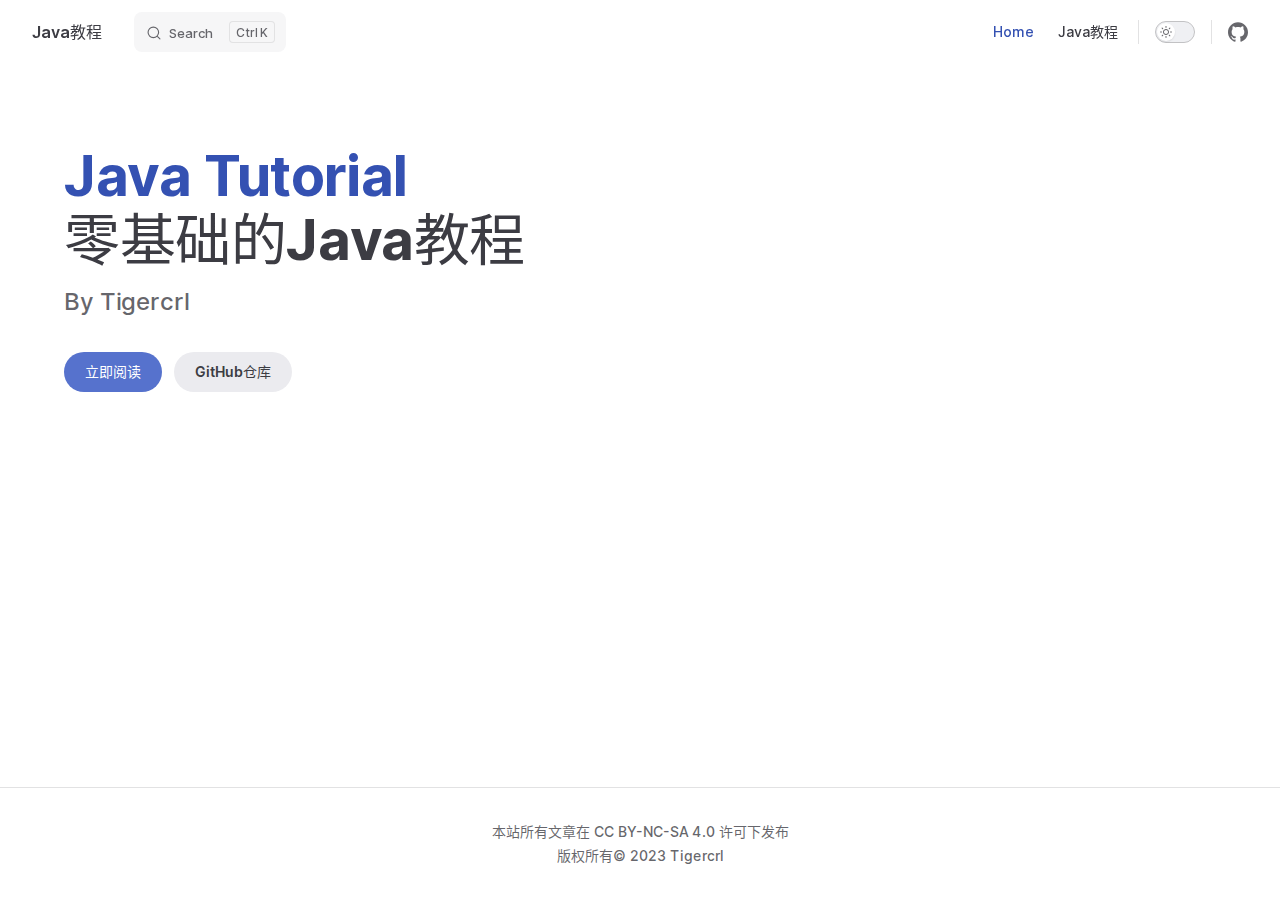
==== index.html @ 3bd4b824 "第一章·初识Java" ====
<!DOCTYPE html>
<html lang="zh-CN" dir="ltr">
  <head>
    <meta charset="utf-8">
    <meta name="viewport" content="width=device-width,initial-scale=1">
    <title>Java教程 | Java教程</title>
    <meta name="description" content="由Tigercrl编写">
    <link rel="preload stylesheet" href="/assets/style.0d07e4c0.css" as="style">
    
    <script type="module" src="/assets/app.79e7452d.js"></script>
    <link rel="preload" href="/assets/inter-roman-latin.2ed14f66.woff2" as="font" type="font/woff2" crossorigin="">
    <link rel="modulepreload" href="/assets/chunks/framework.7cebd429.js">
    <link rel="modulepreload" href="/assets/chunks/theme.b3a95249.js">
    <link rel="modulepreload" href="/assets/index.md.2491e833.lean.js">
    <script id="check-dark-mode">(()=>{const e=localStorage.getItem("vitepress-theme-appearance")||"auto",a=window.matchMedia("(prefers-color-scheme: dark)").matches;(!e||e==="auto"?a:e==="dark")&&document.documentElement.classList.add("dark")})();</script>
    <script id="check-mac-os">document.documentElement.classList.toggle("mac",/Mac|iPhone|iPod|iPad/i.test(navigator.platform));</script>
  </head>
  <body>
    <div id="app"><div class="Layout" data-v-7c03a92f><!--[--><!--]--><!--[--><span tabindex="-1" data-v-1430a01e></span><a href="#VPContent" class="VPSkipLink visually-hidden" data-v-1430a01e> Skip to content </a><!--]--><!----><header class="VPNav" data-v-7c03a92f data-v-1a5b3c3b><div class="VPNavBar top" data-v-1a5b3c3b data-v-6d896864><div class="container" data-v-6d896864><div class="title" data-v-6d896864><div class="VPNavBarTitle" data-v-6d896864 data-v-ab3d9885><a class="title" href="/" data-v-ab3d9885><!--[--><!--]--><!----><!--[-->Java教程<!--]--><!--[--><!--]--></a></div></div><div class="content" data-v-6d896864><div class="curtain" data-v-6d896864></div><div class="content-body" data-v-6d896864><!--[--><!--]--><div class="VPNavBarSearch search" data-v-6d896864><!--[--><!----><div id="docsearch"><button type="button" class="DocSearch DocSearch-Button" aria-label="Search"><span class="DocSearch-Button-Container"><svg class="DocSearch-Search-Icon" width="20" height="20" viewBox="0 0 20 20" aria-label="search icon"><path d="M14.386 14.386l4.0877 4.0877-4.0877-4.0877c-2.9418 2.9419-7.7115 2.9419-10.6533 0-2.9419-2.9418-2.9419-7.7115 0-10.6533 2.9418-2.9419 7.7115-2.9419 10.6533 0 2.9419 2.9418 2.9419 7.7115 0 10.6533z" stroke="currentColor" fill="none" fill-rule="evenodd" stroke-linecap="round" stroke-linejoin="round"></path></svg><span class="DocSearch-Button-Placeholder">Search</span></span><span class="DocSearch-Button-Keys"><kbd class="DocSearch-Button-Key"></kbd><kbd class="DocSearch-Button-Key">K</kbd></span></button></div><!--]--></div><nav aria-labelledby="main-nav-aria-label" class="VPNavBarMenu menu" data-v-6d896864 data-v-2e0cc764><span id="main-nav-aria-label" class="visually-hidden" data-v-2e0cc764>Main Navigation</span><!--[--><!--[--><a class="VPLink link VPNavBarMenuLink active" href="/" tabindex="0" data-v-2e0cc764 data-v-4356950d><!--[--><span data-v-4356950d>Home</span><!--]--></a><!--]--><!--[--><a class="VPLink link VPNavBarMenuLink" href="/tutorial/1-1-%E4%BB%80%E4%B9%88%E6%98%AFJava.html" tabindex="0" data-v-2e0cc764 data-v-4356950d><!--[--><span data-v-4356950d>Java教程</span><!--]--></a><!--]--><!--]--></nav><!----><div class="VPNavBarAppearance appearance" data-v-6d896864 data-v-b2a3697c><button class="VPSwitch VPSwitchAppearance" type="button" role="switch" title="toggle dark mode" aria-checked="false" data-v-b2a3697c data-v-4ea6fdd9 data-v-4782ba8a><span class="check" data-v-4782ba8a><span class="icon" data-v-4782ba8a><!--[--><svg xmlns="http://www.w3.org/2000/svg" aria-hidden="true" focusable="false" viewbox="0 0 24 24" class="sun" data-v-4ea6fdd9><path d="M12,18c-3.3,0-6-2.7-6-6s2.7-6,6-6s6,2.7,6,6S15.3,18,12,18zM12,8c-2.2,0-4,1.8-4,4c0,2.2,1.8,4,4,4c2.2,0,4-1.8,4-4C16,9.8,14.2,8,12,8z"></path><path d="M12,4c-0.6,0-1-0.4-1-1V1c0-0.6,0.4-1,1-1s1,0.4,1,1v2C13,3.6,12.6,4,12,4z"></path><path d="M12,24c-0.6,0-1-0.4-1-1v-2c0-0.6,0.4-1,1-1s1,0.4,1,1v2C13,23.6,12.6,24,12,24z"></path><path d="M5.6,6.6c-0.3,0-0.5-0.1-0.7-0.3L3.5,4.9c-0.4-0.4-0.4-1,0-1.4s1-0.4,1.4,0l1.4,1.4c0.4,0.4,0.4,1,0,1.4C6.2,6.5,5.9,6.6,5.6,6.6z"></path><path d="M19.8,20.8c-0.3,0-0.5-0.1-0.7-0.3l-1.4-1.4c-0.4-0.4-0.4-1,0-1.4s1-0.4,1.4,0l1.4,1.4c0.4,0.4,0.4,1,0,1.4C20.3,20.7,20,20.8,19.8,20.8z"></path><path d="M3,13H1c-0.6,0-1-0.4-1-1s0.4-1,1-1h2c0.6,0,1,0.4,1,1S3.6,13,3,13z"></path><path d="M23,13h-2c-0.6,0-1-0.4-1-1s0.4-1,1-1h2c0.6,0,1,0.4,1,1S23.6,13,23,13z"></path><path d="M4.2,20.8c-0.3,0-0.5-0.1-0.7-0.3c-0.4-0.4-0.4-1,0-1.4l1.4-1.4c0.4-0.4,1-0.4,1.4,0s0.4,1,0,1.4l-1.4,1.4C4.7,20.7,4.5,20.8,4.2,20.8z"></path><path d="M18.4,6.6c-0.3,0-0.5-0.1-0.7-0.3c-0.4-0.4-0.4-1,0-1.4l1.4-1.4c0.4-0.4,1-0.4,1.4,0s0.4,1,0,1.4l-1.4,1.4C18.9,6.5,18.6,6.6,18.4,6.6z"></path></svg><svg xmlns="http://www.w3.org/2000/svg" aria-hidden="true" focusable="false" viewbox="0 0 24 24" class="moon" data-v-4ea6fdd9><path d="M12.1,22c-0.3,0-0.6,0-0.9,0c-5.5-0.5-9.5-5.4-9-10.9c0.4-4.8,4.2-8.6,9-9c0.4,0,0.8,0.2,1,0.5c0.2,0.3,0.2,0.8-0.1,1.1c-2,2.7-1.4,6.4,1.3,8.4c2.1,1.6,5,1.6,7.1,0c0.3-0.2,0.7-0.3,1.1-0.1c0.3,0.2,0.5,0.6,0.5,1c-0.2,2.7-1.5,5.1-3.6,6.8C16.6,21.2,14.4,22,12.1,22zM9.3,4.4c-2.9,1-5,3.6-5.2,6.8c-0.4,4.4,2.8,8.3,7.2,8.7c2.1,0.2,4.2-0.4,5.8-1.8c1.1-0.9,1.9-2.1,2.4-3.4c-2.5,0.9-5.3,0.5-7.5-1.1C9.2,11.4,8.1,7.7,9.3,4.4z"></path></svg><!--]--></span></span></button></div><div class="VPSocialLinks VPNavBarSocialLinks social-links" data-v-6d896864 data-v-3766c6b9 data-v-ea04a926><!--[--><a class="VPSocialLink no-icon" href="https://github.com/Tigercrl/java-tutorial" aria-label="github" target="_blank" rel="noopener" data-v-ea04a926 data-v-239a862f><svg role="img" viewBox="0 0 24 24" xmlns="http://www.w3.org/2000/svg"><title>GitHub</title><path d="M12 .297c-6.63 0-12 5.373-12 12 0 5.303 3.438 9.8 8.205 11.385.6.113.82-.258.82-.577 0-.285-.01-1.04-.015-2.04-3.338.724-4.042-1.61-4.042-1.61C4.422 18.07 3.633 17.7 3.633 17.7c-1.087-.744.084-.729.084-.729 1.205.084 1.838 1.236 1.838 1.236 1.07 1.835 2.809 1.305 3.495.998.108-.776.417-1.305.76-1.605-2.665-.3-5.466-1.332-5.466-5.93 0-1.31.465-2.38 1.235-3.22-.135-.303-.54-1.523.105-3.176 0 0 1.005-.322 3.3 1.23.96-.267 1.98-.399 3-.405 1.02.006 2.04.138 3 .405 2.28-1.552 3.285-1.23 3.285-1.23.645 1.653.24 2.873.12 3.176.765.84 1.23 1.91 1.23 3.22 0 4.61-2.805 5.625-5.475 5.92.42.36.81 1.096.81 2.22 0 1.606-.015 2.896-.015 3.286 0 .315.21.69.825.57C20.565 22.092 24 17.592 24 12.297c0-6.627-5.373-12-12-12"/></svg></a><!--]--></div><div class="VPFlyout VPNavBarExtra extra" data-v-6d896864 data-v-d8bb5d2f data-v-cc5aa40e><button type="button" class="button" aria-haspopup="true" aria-expanded="false" aria-label="extra navigation" data-v-cc5aa40e><svg xmlns="http://www.w3.org/2000/svg" aria-hidden="true" focusable="false" viewbox="0 0 24 24" class="icon" data-v-cc5aa40e><circle cx="12" cy="12" r="2"></circle><circle cx="19" cy="12" r="2"></circle><circle cx="5" cy="12" r="2"></circle></svg></button><div class="menu" data-v-cc5aa40e><div class="VPMenu" data-v-cc5aa40e data-v-55063efe><!----><!--[--><!--[--><!----><div class="group" data-v-d8bb5d2f><div class="item appearance" data-v-d8bb5d2f><p class="label" data-v-d8bb5d2f>Appearance</p><div class="appearance-action" data-v-d8bb5d2f><button class="VPSwitch VPSwitchAppearance" type="button" role="switch" title="toggle dark mode" aria-checked="false" data-v-d8bb5d2f data-v-4ea6fdd9 data-v-4782ba8a><span class="check" data-v-4782ba8a><span class="icon" data-v-4782ba8a><!--[--><svg xmlns="http://www.w3.org/2000/svg" aria-hidden="true" focusable="false" viewbox="0 0 24 24" class="sun" data-v-4ea6fdd9><path d="M12,18c-3.3,0-6-2.7-6-6s2.7-6,6-6s6,2.7,6,6S15.3,18,12,18zM12,8c-2.2,0-4,1.8-4,4c0,2.2,1.8,4,4,4c2.2,0,4-1.8,4-4C16,9.8,14.2,8,12,8z"></path><path d="M12,4c-0.6,0-1-0.4-1-1V1c0-0.6,0.4-1,1-1s1,0.4,1,1v2C13,3.6,12.6,4,12,4z"></path><path d="M12,24c-0.6,0-1-0.4-1-1v-2c0-0.6,0.4-1,1-1s1,0.4,1,1v2C13,23.6,12.6,24,12,24z"></path><path d="M5.6,6.6c-0.3,0-0.5-0.1-0.7-0.3L3.5,4.9c-0.4-0.4-0.4-1,0-1.4s1-0.4,1.4,0l1.4,1.4c0.4,0.4,0.4,1,0,1.4C6.2,6.5,5.9,6.6,5.6,6.6z"></path><path d="M19.8,20.8c-0.3,0-0.5-0.1-0.7-0.3l-1.4-1.4c-0.4-0.4-0.4-1,0-1.4s1-0.4,1.4,0l1.4,1.4c0.4,0.4,0.4,1,0,1.4C20.3,20.7,20,20.8,19.8,20.8z"></path><path d="M3,13H1c-0.6,0-1-0.4-1-1s0.4-1,1-1h2c0.6,0,1,0.4,1,1S3.6,13,3,13z"></path><path d="M23,13h-2c-0.6,0-1-0.4-1-1s0.4-1,1-1h2c0.6,0,1,0.4,1,1S23.6,13,23,13z"></path><path d="M4.2,20.8c-0.3,0-0.5-0.1-0.7-0.3c-0.4-0.4-0.4-1,0-1.4l1.4-1.4c0.4-0.4,1-0.4,1.4,0s0.4,1,0,1.4l-1.4,1.4C4.7,20.7,4.5,20.8,4.2,20.8z"></path><path d="M18.4,6.6c-0.3,0-0.5-0.1-0.7-0.3c-0.4-0.4-0.4-1,0-1.4l1.4-1.4c0.4-0.4,1-0.4,1.4,0s0.4,1,0,1.4l-1.4,1.4C18.9,6.5,18.6,6.6,18.4,6.6z"></path></svg><svg xmlns="http://www.w3.org/2000/svg" aria-hidden="true" focusable="false" viewbox="0 0 24 24" class="moon" data-v-4ea6fdd9><path d="M12.1,22c-0.3,0-0.6,0-0.9,0c-5.5-0.5-9.5-5.4-9-10.9c0.4-4.8,4.2-8.6,9-9c0.4,0,0.8,0.2,1,0.5c0.2,0.3,0.2,0.8-0.1,1.1c-2,2.7-1.4,6.4,1.3,8.4c2.1,1.6,5,1.6,7.1,0c0.3-0.2,0.7-0.3,1.1-0.1c0.3,0.2,0.5,0.6,0.5,1c-0.2,2.7-1.5,5.1-3.6,6.8C16.6,21.2,14.4,22,12.1,22zM9.3,4.4c-2.9,1-5,3.6-5.2,6.8c-0.4,4.4,2.8,8.3,7.2,8.7c2.1,0.2,4.2-0.4,5.8-1.8c1.1-0.9,1.9-2.1,2.4-3.4c-2.5,0.9-5.3,0.5-7.5-1.1C9.2,11.4,8.1,7.7,9.3,4.4z"></path></svg><!--]--></span></span></button></div></div></div><div class="group" data-v-d8bb5d2f><div class="item social-links" data-v-d8bb5d2f><div class="VPSocialLinks social-links-list" data-v-d8bb5d2f data-v-ea04a926><!--[--><a class="VPSocialLink no-icon" href="https://github.com/Tigercrl/java-tutorial" aria-label="github" target="_blank" rel="noopener" data-v-ea04a926 data-v-239a862f><svg role="img" viewBox="0 0 24 24" xmlns="http://www.w3.org/2000/svg"><title>GitHub</title><path d="M12 .297c-6.63 0-12 5.373-12 12 0 5.303 3.438 9.8 8.205 11.385.6.113.82-.258.82-.577 0-.285-.01-1.04-.015-2.04-3.338.724-4.042-1.61-4.042-1.61C4.422 18.07 3.633 17.7 3.633 17.7c-1.087-.744.084-.729.084-.729 1.205.084 1.838 1.236 1.838 1.236 1.07 1.835 2.809 1.305 3.495.998.108-.776.417-1.305.76-1.605-2.665-.3-5.466-1.332-5.466-5.93 0-1.31.465-2.38 1.235-3.22-.135-.303-.54-1.523.105-3.176 0 0 1.005-.322 3.3 1.23.96-.267 1.98-.399 3-.405 1.02.006 2.04.138 3 .405 2.28-1.552 3.285-1.23 3.285-1.23.645 1.653.24 2.873.12 3.176.765.84 1.23 1.91 1.23 3.22 0 4.61-2.805 5.625-5.475 5.92.42.36.81 1.096.81 2.22 0 1.606-.015 2.896-.015 3.286 0 .315.21.69.825.57C20.565 22.092 24 17.592 24 12.297c0-6.627-5.373-12-12-12"/></svg></a><!--]--></div></div></div><!--]--><!--]--></div></div></div><!--[--><!--]--><button type="button" class="VPNavBarHamburger hamburger" aria-label="mobile navigation" aria-expanded="false" aria-controls="VPNavScreen" data-v-6d896864 data-v-ef306079><span class="container" data-v-ef306079><span class="top" data-v-ef306079></span><span class="middle" data-v-ef306079></span><span class="bottom" data-v-ef306079></span></span></button></div></div></div></div><!----></header><!----><!----><div class="VPContent is-home" id="VPContent" data-v-7c03a92f data-v-8033e20d><div class="VPHome" data-v-8033e20d data-v-73c8ad49><!--[--><!--]--><div class="VPHero VPHomeHero" data-v-73c8ad49 data-v-aa4a3ecd><div class="container" data-v-aa4a3ecd><div class="main" data-v-aa4a3ecd><!--[--><h1 class="name" data-v-aa4a3ecd><span class="clip" data-v-aa4a3ecd>Java Tutorial</span></h1><p class="text" data-v-aa4a3ecd>零基础的Java教程</p><p class="tagline" data-v-aa4a3ecd>By Tigercrl</p><!--]--><div class="actions" data-v-aa4a3ecd><!--[--><div class="action" data-v-aa4a3ecd><a class="VPButton medium brand" href="/tutorial/1-1-%E4%BB%80%E4%B9%88%E6%98%AFJava.html" data-v-aa4a3ecd data-v-80383c64>立即阅读</a></div><div class="action" data-v-aa4a3ecd><a class="VPButton medium alt" href="https://github.com/Tigercrl/java-tutorial" target="_blank" rel="noreferrer" data-v-aa4a3ecd data-v-80383c64>GitHub仓库</a></div><!--]--></div></div><!----></div></div><!--[--><!--]--><!--[--><!--]--><!----><!--[--><!--]--><div style="position:relative;" data-v-73c8ad49><div></div></div></div></div><footer class="VPFooter" data-v-7c03a92f data-v-33ccc633><div class="container" data-v-33ccc633><p class="message" data-v-33ccc633>本站所有文章在 CC BY-NC-SA 4.0 许可下发布</p><p class="copyright" data-v-33ccc633>版权所有© 2023 Tigercrl</p></div></footer><!--[--><!--]--></div></div>
    <script>window.__VP_HASH_MAP__=JSON.parse("{\"tutorial_1-2-java程序是如何运行的.md\":\"4048c7c3\",\"index.md\":\"2491e833\",\"markdown-examples.md\":\"67ffa112\",\"tutorial_1-3-开发环境配置.md\":\"cf3bdaae\",\"tutorial_1-1-什么是java.md\":\"819466c6\"}");window.__VP_SITE_DATA__=JSON.parse("{\"lang\":\"zh-CN\",\"dir\":\"ltr\",\"title\":\"Java教程\",\"description\":\"由Tigercrl编写\",\"base\":\"/\",\"head\":[],\"appearance\":true,\"themeConfig\":{\"nav\":[{\"text\":\"Home\",\"link\":\"/\"},{\"text\":\"Java教程\",\"link\":\"/tutorial/1-1-什么是Java\"}],\"sidebar\":[{\"text\":\"第一章 · 初识Java\",\"items\":[{\"text\":\"1.1 什么是Java\",\"link\":\"/tutorial/1-1-什么是Java\"},{\"text\":\"1.2 Java程序是如何运行的\",\"link\":\"/tutorial/1-2-Java程序是如何运行的\"},{\"text\":\"1.3 开发环境配置\",\"link\":\"/tutorial/1-3-开发环境配置\"}]}],\"socialLinks\":[{\"icon\":\"github\",\"link\":\"https://github.com/Tigercrl/java-tutorial\"}],\"footer\":{\"message\":\"本站所有文章在 CC BY-NC-SA 4.0 许可下发布\",\"copyright\":\"版权所有© 2023 Tigercrl\"},\"lastUpdated\":{\"text\":\"更新于\",\"formatOptions\":{\"dateStyle\":\"full\",\"timeStyle\":\"medium\"}},\"search\":{\"provider\":\"algolia\",\"options\":{\"appId\":\"UXKAZO3WXN\",\"apiKey\":\"fbb8e77bf99db6d5a79977bba04829d1\",\"indexName\":\"java_tutorial\"}}},\"locales\":{},\"scrollOffset\":90,\"cleanUrls\":false}");</script>
    
  </body>
</html>
---- assets/style.0d07e4c0.css ----
@font-face{font-family:Inter var;font-weight:100 900;font-display:swap;font-style:normal;font-named-instance:"Regular";src:url(/assets/inter-roman-cyrillic.5f2c6c8c.woff2) format("woff2");unicode-range:U+0301,U+0400-045F,U+0490-0491,U+04B0-04B1,U+2116}@font-face{font-family:Inter var;font-weight:100 900;font-display:swap;font-style:normal;font-named-instance:"Regular";src:url(/assets/inter-roman-cyrillic-ext.e75737ce.woff2) format("woff2");unicode-range:U+0460-052F,U+1C80-1C88,U+20B4,U+2DE0-2DFF,U+A640-A69F,U+FE2E-FE2F}@font-face{font-family:Inter var;font-weight:100 900;font-display:swap;font-style:normal;font-named-instance:"Regular";src:url(/assets/inter-roman-greek.d5a6d92a.woff2) format("woff2");unicode-range:U+0370-03FF}@font-face{font-family:Inter var;font-weight:100 900;font-display:swap;font-style:normal;font-named-instance:"Regular";src:url(/assets/inter-roman-greek-ext.ab0619bc.woff2) format("woff2");unicode-range:U+1F00-1FFF}@font-face{font-family:Inter var;font-weight:100 900;font-display:swap;font-style:normal;font-named-instance:"Regular";src:url(/assets/inter-roman-latin.2ed14f66.woff2) format("woff2");unicode-range:U+0000-00FF,U+0131,U+0152-0153,U+02BB-02BC,U+02C6,U+02DA,U+02DC,U+2000-206F,U+2074,U+20AC,U+2122,U+2191,U+2193,U+2212,U+2215,U+FEFF,U+FFFD}@font-face{font-family:Inter var;font-weight:100 900;font-display:swap;font-style:normal;font-named-instance:"Regular";src:url(/assets/inter-roman-latin-ext.0030eebd.woff2) format("woff2");unicode-range:U+0100-024F,U+0259,U+1E00-1EFF,U+2020,U+20A0-20AB,U+20AD-20CF,U+2113,U+2C60-2C7F,U+A720-A7FF}@font-face{font-family:Inter var;font-weight:100 900;font-display:swap;font-style:normal;font-named-instance:"Regular";src:url(/assets/inter-roman-vietnamese.14ce25a6.woff2) format("woff2");unicode-range:U+0102-0103,U+0110-0111,U+0128-0129,U+0168-0169,U+01A0-01A1,U+01AF-01B0,U+1EA0-1EF9,U+20AB}@font-face{font-family:Inter var;font-weight:100 900;font-display:swap;font-style:italic;font-named-instance:"Italic";src:url(/assets/inter-italic-cyrillic.ea42a392.woff2) format("woff2");unicode-range:U+0301,U+0400-045F,U+0490-0491,U+04B0-04B1,U+2116}@font-face{font-family:Inter var;font-weight:100 900;font-display:swap;font-style:italic;font-named-instance:"Italic";src:url(/assets/inter-italic-cyrillic-ext.33bd5a8e.woff2) format("woff2");unicode-range:U+0460-052F,U+1C80-1C88,U+20B4,U+2DE0-2DFF,U+A640-A69F,U+FE2E-FE2F}@font-face{font-family:Inter var;font-weight:100 900;font-display:swap;font-style:italic;font-named-instance:"Italic";src:url(/assets/inter-italic-greek.8f4463c4.woff2) format("woff2");unicode-range:U+0370-03FF}@font-face{font-family:Inter var;font-weight:100 900;font-display:swap;font-style:italic;font-named-instance:"Italic";src:url(/assets/inter-italic-greek-ext.4fbe9427.woff2) format("woff2");unicode-range:U+1F00-1FFF}@font-face{font-family:Inter var;font-weight:100 900;font-display:swap;font-style:italic;font-named-instance:"Italic";src:url(/assets/inter-italic-latin.bd3b6f56.woff2) format("woff2");unicode-range:U+0000-00FF,U+0131,U+0152-0153,U+02BB-02BC,U+02C6,U+02DA,U+02DC,U+2000-206F,U+2074,U+20AC,U+2122,U+2191,U+2193,U+2212,U+2215,U+FEFF,U+FFFD}@font-face{font-family:Inter var;font-weight:100 900;font-display:swap;font-style:italic;font-named-instance:"Italic";src:url(/assets/inter-italic-latin-ext.bd8920cc.woff2) format("woff2");unicode-range:U+0100-024F,U+0259,U+1E00-1EFF,U+2020,U+20A0-20AB,U+20AD-20CF,U+2113,U+2C60-2C7F,U+A720-A7FF}@font-face{font-family:Inter var;font-weight:100 900;font-display:swap;font-style:italic;font-named-instance:"Italic";src:url(/assets/inter-italic-vietnamese.6ce511fb.woff2) format("woff2");unicode-range:U+0102-0103,U+0110-0111,U+0128-0129,U+0168-0169,U+01A0-01A1,U+01AF-01B0,U+1EA0-1EF9,U+20AB}@font-face{font-family:Chinese Quotes;src:local("PingFang SC Regular"),local("PingFang SC"),local("SimHei"),local("Source Han Sans SC");unicode-range:U+2018,U+2019,U+201C,U+201D}:root{--vp-c-white: #ffffff;--vp-c-black: #000000;--vp-c-neutral: var(--vp-c-black);--vp-c-neutral-inverse: var(--vp-c-white)}.dark{--vp-c-neutral: var(--vp-c-white);--vp-c-neutral-inverse: var(--vp-c-black)}:root{--vp-c-gray-1: #dddde3;--vp-c-gray-2: #e4e4e9;--vp-c-gray-3: #ebebef;--vp-c-gray-soft: rgba(142, 150, 170, .14);--vp-c-indigo-1: #3451b2;--vp-c-indigo-2: #3a5ccc;--vp-c-indigo-3: #5672cd;--vp-c-indigo-soft: rgba(100, 108, 255, .14);--vp-c-green-1: #18794e;--vp-c-green-2: #299764;--vp-c-green-3: #30a46c;--vp-c-green-soft: rgba(16, 185, 129, .14);--vp-c-yellow-1: #915930;--vp-c-yellow-2: #946300;--vp-c-yellow-3: #9f6a00;--vp-c-yellow-soft: rgba(234, 179, 8, .14);--vp-c-red-1: #b8272c;--vp-c-red-2: #d5393e;--vp-c-red-3: #e0575b;--vp-c-red-soft: rgba(244, 63, 94, .14);--vp-c-sponsor: #db2777}.dark{--vp-c-gray-1: #515c67;--vp-c-gray-2: #414853;--vp-c-gray-3: #32363f;--vp-c-gray-soft: rgba(101, 117, 133, .16);--vp-c-indigo-1: #a8b1ff;--vp-c-indigo-2: #5c73e7;--vp-c-indigo-3: #3e63dd;--vp-c-indigo-soft: rgba(100, 108, 255, .16);--vp-c-green-1: #3dd68c;--vp-c-green-2: #30a46c;--vp-c-green-3: #298459;--vp-c-green-soft: rgba(16, 185, 129, .16);--vp-c-yellow-1: #f9b44e;--vp-c-yellow-2: #da8b17;--vp-c-yellow-3: #a46a0a;--vp-c-yellow-soft: rgba(234, 179, 8, .16);--vp-c-red-1: #f66f81;--vp-c-red-2: #f14158;--vp-c-red-3: #b62a3c;--vp-c-red-soft: rgba(244, 63, 94, .16)}:root{--vp-c-bg: #ffffff;--vp-c-bg-alt: #f6f6f7;--vp-c-bg-elv: #ffffff;--vp-c-bg-soft: #f6f6f7}.dark{--vp-c-bg: #1b1b1f;--vp-c-bg-alt: #161618;--vp-c-bg-elv: #202127;--vp-c-bg-soft: #202127}:root{--vp-c-border: #c2c2c4;--vp-c-divider: #e2e2e3;--vp-c-gutter: #e2e2e3}.dark{--vp-c-border: #3c3f44;--vp-c-divider: #2e2e32;--vp-c-gutter: #000000}:root{--vp-c-text-1: rgba(60, 60, 67);--vp-c-text-2: rgba(60, 60, 67, .78);--vp-c-text-3: rgba(60, 60, 67, .56)}.dark{--vp-c-text-1: rgba(255, 255, 245, .86);--vp-c-text-2: rgba(235, 235, 245, .6);--vp-c-text-3: rgba(235, 235, 245, .38)}:root{--vp-c-default-1: var(--vp-c-gray-1);--vp-c-default-2: var(--vp-c-gray-2);--vp-c-default-3: var(--vp-c-gray-3);--vp-c-default-soft: var(--vp-c-gray-soft);--vp-c-brand-1: var(--vp-c-indigo-1);--vp-c-brand-2: var(--vp-c-indigo-2);--vp-c-brand-3: var(--vp-c-indigo-3);--vp-c-brand-soft: var(--vp-c-indigo-soft);--vp-c-brand: var(--vp-c-brand-1);--vp-c-tip-1: var(--vp-c-brand-1);--vp-c-tip-2: var(--vp-c-brand-2);--vp-c-tip-3: var(--vp-c-brand-3);--vp-c-tip-soft: var(--vp-c-brand-soft);--vp-c-warning-1: var(--vp-c-yellow-1);--vp-c-warning-2: var(--vp-c-yellow-2);--vp-c-warning-3: var(--vp-c-yellow-3);--vp-c-warning-soft: var(--vp-c-yellow-soft);--vp-c-danger-1: var(--vp-c-red-1);--vp-c-danger-2: var(--vp-c-red-2);--vp-c-danger-3: var(--vp-c-red-3);--vp-c-danger-soft: var(--vp-c-red-soft)}:root{--vp-font-family-base: "Chinese Quotes", "Inter var", "Inter", ui-sans-serif, system-ui, -apple-system, BlinkMacSystemFont, "Segoe UI", Roboto, "Helvetica Neue", Helvetica, Arial, "Noto Sans", sans-serif, "Apple Color Emoji", "Segoe UI Emoji", "Segoe UI Symbol", "Noto Color Emoji";--vp-font-family-mono: ui-monospace, SFMono-Regular, "SF Mono", Menlo, Monaco, Consolas, "Liberation Mono", "Courier New", monospace}:root{--vp-shadow-1: 0 1px 2px rgba(0, 0, 0, .04), 0 1px 2px rgba(0, 0, 0, .06);--vp-shadow-2: 0 3px 12px rgba(0, 0, 0, .07), 0 1px 4px rgba(0, 0, 0, .07);--vp-shadow-3: 0 12px 32px rgba(0, 0, 0, .1), 0 2px 6px rgba(0, 0, 0, .08);--vp-shadow-4: 0 14px 44px rgba(0, 0, 0, .12), 0 3px 9px rgba(0, 0, 0, .12);--vp-shadow-5: 0 18px 56px rgba(0, 0, 0, .16), 0 4px 12px rgba(0, 0, 0, .16)}:root{--vp-z-index-footer: 10;--vp-z-index-local-nav: 20;--vp-z-index-nav: 30;--vp-z-index-layout-top: 40;--vp-z-index-backdrop: 50;--vp-z-index-sidebar: 60}:root{--vp-icon-copy: url("data:image/svg+xml,%3Csvg xmlns='http://www.w3.org/2000/svg' fill='none' height='20' width='20' stroke='rgba(128,128,128,1)' stroke-width='2' viewBox='0 0 24 24'%3E%3Cpath stroke-linecap='round' stroke-linejoin='round' d='M9 5H7a2 2 0 0 0-2 2v12a2 2 0 0 0 2 2h10a2 2 0 0 0 2-2V7a2 2 0 0 0-2-2h-2M9 5a2 2 0 0 0 2 2h2a2 2 0 0 0 2-2M9 5a2 2 0 0 1 2-2h2a2 2 0 0 1 2 2'/%3E%3C/svg%3E");--vp-icon-copied: url("data:image/svg+xml,%3Csvg xmlns='http://www.w3.org/2000/svg' fill='none' height='20' width='20' stroke='rgba(128,128,128,1)' stroke-width='2' viewBox='0 0 24 24'%3E%3Cpath stroke-linecap='round' stroke-linejoin='round' d='M9 5H7a2 2 0 0 0-2 2v12a2 2 0 0 0 2 2h10a2 2 0 0 0 2-2V7a2 2 0 0 0-2-2h-2M9 5a2 2 0 0 0 2 2h2a2 2 0 0 0 2-2M9 5a2 2 0 0 1 2-2h2a2 2 0 0 1 2 2m-6 9 2 2 4-4'/%3E%3C/svg%3E")}:root{--vp-layout-max-width: 1440px}:root{--vp-header-anchor-symbol: "#"}:root{--vp-code-line-height: 1.7;--vp-code-font-size: .875em;--vp-code-color: var(--vp-c-brand-1);--vp-code-link-color: var(--vp-c-brand-1);--vp-code-link-hover-color: var(--vp-c-brand-2);--vp-code-bg: var(--vp-c-default-soft);--vp-code-block-color: var(--vp-c-text-2);--vp-code-block-bg: var(--vp-c-bg-alt);--vp-code-block-divider-color: var(--vp-c-gutter);--vp-code-lang-color: var(--vp-c-text-3);--vp-code-line-highlight-color: var(--vp-c-default-soft);--vp-code-line-number-color: var(--vp-c-text-3);--vp-code-line-diff-add-color: var(--vp-c-green-soft);--vp-code-line-diff-add-symbol-color: var(--vp-c-green-1);--vp-code-line-diff-remove-color: var(--vp-c-red-soft);--vp-code-line-diff-remove-symbol-color: var(--vp-c-red-1);--vp-code-line-warning-color: var(--vp-c-yellow-soft);--vp-code-line-error-color: var(--vp-c-red-soft);--vp-code-copy-code-border-color: var(--vp-c-divider);--vp-code-copy-code-bg: var(--vp-c-bg-soft);--vp-code-copy-code-hover-border-color: var(--vp-c-divider);--vp-code-copy-code-hover-bg: var(--vp-c-bg);--vp-code-copy-code-active-text: var(--vp-c-text-2);--vp-code-copy-copied-text-content: "Copied";--vp-code-tab-divider: var(--vp-code-block-divider-color);--vp-code-tab-text-color: var(--vp-c-text-2);--vp-code-tab-bg: var(--vp-code-block-bg);--vp-code-tab-hover-text-color: var(--vp-c-text-1);--vp-code-tab-active-text-color: var(--vp-c-text-1);--vp-code-tab-active-bar-color: var(--vp-c-brand-1)}:root{--vp-button-brand-border: transparent;--vp-button-brand-text: var(--vp-c-white);--vp-button-brand-bg: var(--vp-c-brand-3);--vp-button-brand-hover-border: transparent;--vp-button-brand-hover-text: var(--vp-c-white);--vp-button-brand-hover-bg: var(--vp-c-brand-2);--vp-button-brand-active-border: transparent;--vp-button-brand-active-text: var(--vp-c-white);--vp-button-brand-active-bg: var(--vp-c-brand-1);--vp-button-alt-border: transparent;--vp-button-alt-text: var(--vp-c-text-1);--vp-button-alt-bg: var(--vp-c-default-3);--vp-button-alt-hover-border: transparent;--vp-button-alt-hover-text: var(--vp-c-text-1);--vp-button-alt-hover-bg: var(--vp-c-default-2);--vp-button-alt-active-border: transparent;--vp-button-alt-active-text: var(--vp-c-text-1);--vp-button-alt-active-bg: var(--vp-c-default-1);--vp-button-sponsor-border: var(--vp-c-text-2);--vp-button-sponsor-text: var(--vp-c-text-2);--vp-button-sponsor-bg: transparent;--vp-button-sponsor-hover-border: var(--vp-c-sponsor);--vp-button-sponsor-hover-text: var(--vp-c-sponsor);--vp-button-sponsor-hover-bg: transparent;--vp-button-sponsor-active-border: var(--vp-c-sponsor);--vp-button-sponsor-active-text: var(--vp-c-sponsor);--vp-button-sponsor-active-bg: transparent}:root{--vp-custom-block-font-size: 14px;--vp-custom-block-code-font-size: 13px;--vp-custom-block-info-border: transparent;--vp-custom-block-info-text: var(--vp-c-text-1);--vp-custom-block-info-bg: var(--vp-c-default-soft);--vp-custom-block-info-code-bg: var(--vp-c-default-soft);--vp-custom-block-tip-border: transparent;--vp-custom-block-tip-text: var(--vp-c-text-1);--vp-custom-block-tip-bg: var(--vp-c-brand-soft);--vp-custom-block-tip-code-bg: var(--vp-c-brand-soft);--vp-custom-block-warning-border: transparent;--vp-custom-block-warning-text: var(--vp-c-text-1);--vp-custom-block-warning-bg: var(--vp-c-warning-soft);--vp-custom-block-warning-code-bg: var(--vp-c-warning-soft);--vp-custom-block-danger-border: transparent;--vp-custom-block-danger-text: var(--vp-c-text-1);--vp-custom-block-danger-bg: var(--vp-c-danger-soft);--vp-custom-block-danger-code-bg: var(--vp-c-danger-soft);--vp-custom-block-details-border: var(--vp-custom-block-info-border);--vp-custom-block-details-text: var(--vp-custom-block-info-text);--vp-custom-block-details-bg: var(--vp-custom-block-info-bg);--vp-custom-block-details-code-bg: var(--vp-custom-block-info-code-bg)}:root{--vp-input-border-color: var(--vp-c-border);--vp-input-bg-color: var(--vp-c-bg-alt);--vp-input-switch-bg-color: var(--vp-c-gray-soft)}:root{--vp-nav-height: 64px;--vp-nav-bg-color: var(--vp-c-bg);--vp-nav-screen-bg-color: var(--vp-c-bg);--vp-nav-logo-height: 24px}.hide-nav{--vp-nav-height: 0px}.hide-nav .VPSidebar{--vp-nav-height: 22px}:root{--vp-local-nav-bg-color: var(--vp-c-bg)}:root{--vp-sidebar-width: 272px;--vp-sidebar-bg-color: var(--vp-c-bg-alt)}:root{--vp-backdrop-bg-color: rgba(0, 0, 0, .6)}:root{--vp-home-hero-name-color: var(--vp-c-brand-1);--vp-home-hero-name-background: transparent;--vp-home-hero-image-background-image: none;--vp-home-hero-image-filter: none}:root{--vp-badge-info-border: transparent;--vp-badge-info-text: var(--vp-c-text-2);--vp-badge-info-bg: var(--vp-c-default-soft);--vp-badge-tip-border: transparent;--vp-badge-tip-text: var(--vp-c-brand-1);--vp-badge-tip-bg: var(--vp-c-brand-soft);--vp-badge-warning-border: transparent;--vp-badge-warning-text: var(--vp-c-warning-1);--vp-badge-warning-bg: var(--vp-c-warning-soft);--vp-badge-danger-border: transparent;--vp-badge-danger-text: var(--vp-c-danger-1);--vp-badge-danger-bg: var(--vp-c-danger-soft)}:root{--vp-carbon-ads-text-color: var(--vp-c-text-1);--vp-carbon-ads-poweredby-color: var(--vp-c-text-2);--vp-carbon-ads-bg-color: var(--vp-c-bg-soft);--vp-carbon-ads-hover-text-color: var(--vp-c-brand-1);--vp-carbon-ads-hover-poweredby-color: var(--vp-c-text-1)}:root{--vp-local-search-bg: var(--vp-c-bg);--vp-local-search-result-bg: var(--vp-c-bg);--vp-local-search-result-border: var(--vp-c-divider);--vp-local-search-result-selected-bg: var(--vp-c-bg);--vp-local-search-result-selected-border: var(--vp-c-brand-1);--vp-local-search-highlight-bg: var(--vp-c-brand-1);--vp-local-search-highlight-text: var(--vp-c-neutral-inverse)}@media (prefers-reduced-motion: reduce){*,:before,:after{animation-delay:-1ms!important;animation-duration:1ms!important;animation-iteration-count:1!important;background-attachment:initial!important;scroll-behavior:auto!important;transition-duration:0s!important;transition-delay:0s!important}}*,:before,:after{box-sizing:border-box}html{line-height:1.4;font-size:16px;-webkit-text-size-adjust:100%}html.dark{color-scheme:dark}body{margin:0;width:100%;min-width:320px;min-height:100vh;line-height:24px;font-family:var(--vp-font-family-base);font-size:16px;font-weight:400;color:var(--vp-c-text-1);background-color:var(--vp-c-bg);direction:ltr;font-synthesis:style;text-rendering:optimizeLegibility;-webkit-font-smoothing:antialiased;-moz-osx-font-smoothing:grayscale}main{display:block}h1,h2,h3,h4,h5,h6{margin:0;line-height:24px;font-size:16px;font-weight:400}p{margin:0}strong,b{font-weight:600}a,area,button,[role=button],input,label,select,summary,textarea{touch-action:manipulation}a{color:inherit;text-decoration:inherit}ol,ul{list-style:none;margin:0;padding:0}blockquote{margin:0}pre,code,kbd,samp{font-family:var(--vp-font-family-mono)}img,svg,video,canvas,audio,iframe,embed,object{display:block}figure{margin:0}img,video{max-width:100%;height:auto}button,input,optgroup,select,textarea{border:0;padding:0;line-height:inherit;color:inherit}button{padding:0;font-family:inherit;background-color:transparent;background-image:none}button:enabled,[role=button]:enabled{cursor:pointer}button:focus,button:focus-visible{outline:1px dotted;outline:4px auto -webkit-focus-ring-color}button:focus:not(:focus-visible){outline:none!important}input:focus,textarea:focus,select:focus{outline:none}table{border-collapse:collapse}input{background-color:transparent}input:-ms-input-placeholder,textarea:-ms-input-placeholder{color:var(--vp-c-text-3)}input::-ms-input-placeholder,textarea::-ms-input-placeholder{color:var(--vp-c-text-3)}input::placeholder,textarea::placeholder{color:var(--vp-c-text-3)}input::-webkit-outer-spin-button,input::-webkit-inner-spin-button{-webkit-appearance:none;margin:0}input[type=number]{-moz-appearance:textfield}textarea{resize:vertical}select{-webkit-appearance:none}fieldset{margin:0;padding:0}h1,h2,h3,h4,h5,h6,li,p{overflow-wrap:break-word}vite-error-overlay{z-index:9999}mjx-container{display:inline-block;margin:auto 2px -2px}mjx-container>svg{margin:auto}.visually-hidden{position:absolute;width:1px;height:1px;white-space:nowrap;clip:rect(0 0 0 0);clip-path:inset(50%);overflow:hidden}.custom-block{border:1px solid transparent;border-radius:8px;padding:16px 16px 8px;line-height:24px;font-size:var(--vp-custom-block-font-size);color:var(--vp-c-text-2)}.custom-block.info{border-color:var(--vp-custom-block-info-border);color:var(--vp-custom-block-info-text);background-color:var(--vp-custom-block-info-bg)}.custom-block.info a,.custom-block.info code{color:var(--vp-c-brand-1)}.custom-block.info a:hover{color:var(--vp-c-brand-2)}.custom-block.info code{background-color:var(--vp-custom-block-info-code-bg)}.custom-block.tip{border-color:var(--vp-custom-block-tip-border);color:var(--vp-custom-block-tip-text);background-color:var(--vp-custom-block-tip-bg)}.custom-block.tip a,.custom-block.tip code{color:var(--vp-c-brand-1)}.custom-block.tip a:hover{color:var(--vp-c-brand-2)}.custom-block.tip code{background-color:var(--vp-custom-block-tip-code-bg)}.custom-block.warning{border-color:var(--vp-custom-block-warning-border);color:var(--vp-custom-block-warning-text);background-color:var(--vp-custom-block-warning-bg)}.custom-block.warning a,.custom-block.warning code{color:var(--vp-c-warning-1)}.custom-block.warning a:hover{color:var(--vp-c-warning-2)}.custom-block.warning code{background-color:var(--vp-custom-block-warning-code-bg)}.custom-block.danger{border-color:var(--vp-custom-block-danger-border);color:var(--vp-custom-block-danger-text);background-color:var(--vp-custom-block-danger-bg)}.custom-block.danger a,.custom-block.danger code{color:var(--vp-c-danger-1)}.custom-block.danger a:hover{color:var(--vp-c-danger-2)}.custom-block.danger code{background-color:var(--vp-custom-block-danger-code-bg)}.custom-block.details{border-color:var(--vp-custom-block-details-border);color:var(--vp-custom-block-details-text);background-color:var(--vp-custom-block-details-bg)}.custom-block.details a{color:var(--vp-c-brand-1)}.custom-block.details a:hover{color:var(--vp-c-brand-2)}.custom-block.details code{background-color:var(--vp-custom-block-details-code-bg)}.custom-block-title{font-weight:600}.custom-block p+p{margin:8px 0}.custom-block.details summary{margin:0 0 8px;font-weight:700;cursor:pointer}.custom-block.details summary+p{margin:8px 0}.custom-block a{color:inherit;font-weight:600;text-decoration:underline;text-underline-offset:2px;transition:opacity .25s}.custom-block a:hover{opacity:.75}.custom-block code{font-size:var(--vp-custom-block-code-font-size)}.custom-block.custom-block th,.custom-block.custom-block blockquote>p{font-size:var(--vp-custom-block-font-size);color:inherit}.dark .vp-code-light{display:none}html:not(.dark) .vp-code-dark{display:none}.vp-code-group{margin-top:16px}.vp-code-group .tabs{position:relative;display:flex;margin-right:-24px;margin-left:-24px;padding:0 12px;background-color:var(--vp-code-tab-bg);overflow-x:auto;overflow-y:hidden;box-shadow:inset 0 -1px var(--vp-code-tab-divider)}@media (min-width: 640px){.vp-code-group .tabs{margin-right:0;margin-left:0;border-radius:8px 8px 0 0}}.vp-code-group .tabs input{position:fixed;opacity:0;pointer-events:none}.vp-code-group .tabs label{position:relative;display:inline-block;border-bottom:1px solid transparent;padding:0 12px;line-height:48px;font-size:14px;font-weight:500;color:var(--vp-code-tab-text-color);white-space:nowrap;cursor:pointer;transition:color .25s}.vp-code-group .tabs label:after{position:absolute;right:8px;bottom:-1px;left:8px;z-index:1;height:2px;border-radius:2px;content:"";background-color:transparent;transition:background-color .25s}.vp-code-group label:hover{color:var(--vp-code-tab-hover-text-color)}.vp-code-group input:checked+label{color:var(--vp-code-tab-active-text-color)}.vp-code-group input:checked+label:after{background-color:var(--vp-code-tab-active-bar-color)}.vp-code-group div[class*=language-],.vp-block{display:none;margin-top:0!important;border-top-left-radius:0!important;border-top-right-radius:0!important}.vp-code-group div[class*=language-].active,.vp-block.active{display:block}.vp-block{padding:20px 24px}.vp-doc h1,.vp-doc h2,.vp-doc h3,.vp-doc h4,.vp-doc h5,.vp-doc h6{position:relative;font-weight:600;outline:none}.vp-doc h1{letter-spacing:-.02em;line-height:40px;font-size:28px}.vp-doc h2{margin:48px 0 16px;border-top:1px solid var(--vp-c-divider);padding-top:24px;letter-spacing:-.02em;line-height:32px;font-size:24px}.vp-doc h3{margin:32px 0 0;letter-spacing:-.01em;line-height:28px;font-size:20px}.vp-doc .header-anchor{position:absolute;top:0;left:0;margin-left:-.87em;font-weight:500;-webkit-user-select:none;user-select:none;opacity:0;text-decoration:none;transition:color .25s,opacity .25s}.vp-doc .header-anchor:before{content:var(--vp-header-anchor-symbol)}.vp-doc h1:hover .header-anchor,.vp-doc h1 .header-anchor:focus,.vp-doc h2:hover .header-anchor,.vp-doc h2 .header-anchor:focus,.vp-doc h3:hover .header-anchor,.vp-doc h3 .header-anchor:focus,.vp-doc h4:hover .header-anchor,.vp-doc h4 .header-anchor:focus,.vp-doc h5:hover .header-anchor,.vp-doc h5 .header-anchor:focus,.vp-doc h6:hover .header-anchor,.vp-doc h6 .header-anchor:focus{opacity:1}@media (min-width: 768px){.vp-doc h1{letter-spacing:-.02em;line-height:40px;font-size:32px}}.vp-doc h2 .header-anchor{top:24px}.vp-doc p,.vp-doc summary{margin:16px 0}.vp-doc p{line-height:28px}.vp-doc blockquote{margin:16px 0;border-left:2px solid var(--vp-c-divider);padding-left:16px;transition:border-color .5s}.vp-doc blockquote>p{margin:0;font-size:16px;color:var(--vp-c-text-2);transition:color .5s}.vp-doc a{font-weight:500;color:var(--vp-c-brand-1);text-decoration:underline;text-underline-offset:2px;transition:color .25s,opacity .25s}.vp-doc a:hover{color:var(--vp-c-brand-2)}.vp-doc strong{font-weight:600}.vp-doc ul,.vp-doc ol{padding-left:1.25rem;margin:16px 0}.vp-doc ul{list-style:disc}.vp-doc ol{list-style:decimal}.vp-doc li+li{margin-top:8px}.vp-doc li>ol,.vp-doc li>ul{margin:8px 0 0}.vp-doc table{display:block;border-collapse:collapse;margin:20px 0;overflow-x:auto}.vp-doc tr{border-top:1px solid var(--vp-c-divider);transition:background-color .5s}.vp-doc tr:nth-child(2n){background-color:var(--vp-c-bg-soft)}.vp-doc th,.vp-doc td{border:1px solid var(--vp-c-divider);padding:8px 16px}.vp-doc th{text-align:left;font-size:14px;font-weight:600;color:var(--vp-c-text-2);background-color:var(--vp-c-bg-soft)}.vp-doc td{font-size:14px}.vp-doc hr{margin:16px 0;border:none;border-top:1px solid var(--vp-c-divider)}.vp-doc .custom-block{margin:16px 0}.vp-doc .custom-block p{margin:8px 0;line-height:24px}.vp-doc .custom-block p:first-child{margin:0}.vp-doc .custom-block div[class*=language-]{margin:8px 0;border-radius:8px}.vp-doc .custom-block div[class*=language-] code{font-weight:400;background-color:transparent}.vp-doc .custom-block .vp-code-group .tabs{margin:0;border-radius:8px 8px 0 0}.vp-doc :not(pre,h1,h2,h3,h4,h5,h6)>code{font-size:var(--vp-code-font-size);color:var(--vp-code-color)}.vp-doc :not(pre)>code{border-radius:4px;padding:3px 6px;background-color:var(--vp-code-bg);transition:color .25s,background-color .5s}.vp-doc a>code{color:var(--vp-code-link-color)}.vp-doc a:hover>code{color:var(--vp-code-link-hover-color)}.vp-doc h1>code,.vp-doc h2>code,.vp-doc h3>code{font-size:.9em}.vp-doc div[class*=language-],.vp-block{position:relative;margin:16px -24px;background-color:var(--vp-code-block-bg);overflow-x:auto;transition:background-color .5s}@media (min-width: 640px){.vp-doc div[class*=language-],.vp-block{border-radius:8px;margin:16px 0}}@media (max-width: 639px){.vp-doc li div[class*=language-]{border-radius:8px 0 0 8px}}.vp-doc div[class*=language-]+div[class*=language-],.vp-doc div[class$=-api]+div[class*=language-],.vp-doc div[class*=language-]+div[class$=-api]>div[class*=language-]{margin-top:-8px}.vp-doc [class*=language-] pre,.vp-doc [class*=language-] code{direction:ltr;text-align:left;white-space:pre;word-spacing:normal;word-break:normal;word-wrap:normal;-moz-tab-size:4;-o-tab-size:4;tab-size:4;-webkit-hyphens:none;-moz-hyphens:none;-ms-hyphens:none;hyphens:none}.vp-doc [class*=language-] pre{position:relative;z-index:1;margin:0;padding:20px 0;background:transparent;overflow-x:auto}.vp-doc [class*=language-] code{display:block;padding:0 24px;width:fit-content;min-width:100%;line-height:var(--vp-code-line-height);font-size:var(--vp-code-font-size);color:var(--vp-code-block-color);transition:color .5s}.vp-doc [class*=language-] code .highlighted{background-color:var(--vp-code-line-highlight-color);transition:background-color .5s;margin:0 -24px;padding:0 24px;width:calc(100% + 48px);display:inline-block}.vp-doc [class*=language-] code .highlighted.error{background-color:var(--vp-code-line-error-color)}.vp-doc [class*=language-] code .highlighted.warning{background-color:var(--vp-code-line-warning-color)}.vp-doc [class*=language-] code .diff{transition:background-color .5s;margin:0 -24px;padding:0 24px;width:calc(100% + 48px);display:inline-block}.vp-doc [class*=language-] code .diff:before{position:absolute;left:10px}.vp-doc [class*=language-] .has-focused-lines .line:not(.has-focus){filter:blur(.095rem);opacity:.4;transition:filter .35s,opacity .35s}.vp-doc [class*=language-] .has-focused-lines .line:not(.has-focus){opacity:.7;transition:filter .35s,opacity .35s}.vp-doc [class*=language-]:hover .has-focused-lines .line:not(.has-focus){filter:blur(0);opacity:1}.vp-doc [class*=language-] code .diff.remove{background-color:var(--vp-code-line-diff-remove-color);opacity:.7}.vp-doc [class*=language-] code .diff.remove:before{content:"-";color:var(--vp-code-line-diff-remove-symbol-color)}.vp-doc [class*=language-] code .diff.add{background-color:var(--vp-code-line-diff-add-color)}.vp-doc [class*=language-] code .diff.add:before{content:"+";color:var(--vp-code-line-diff-add-symbol-color)}.vp-doc div[class*=language-].line-numbers-mode{padding-left:32px}.vp-doc .line-numbers-wrapper{position:absolute;top:0;bottom:0;left:0;z-index:3;border-right:1px solid var(--vp-code-block-divider-color);padding-top:20px;width:32px;text-align:center;font-family:var(--vp-font-family-mono);line-height:var(--vp-code-line-height);font-size:var(--vp-code-font-size);color:var(--vp-code-line-number-color);transition:border-color .5s,color .5s}.vp-doc [class*=language-]>button.copy{direction:ltr;position:absolute;top:12px;right:12px;z-index:3;border:1px solid var(--vp-code-copy-code-border-color);border-radius:4px;width:40px;height:40px;background-color:var(--vp-code-copy-code-bg);opacity:0;cursor:pointer;background-image:var(--vp-icon-copy);background-position:50%;background-size:20px;background-repeat:no-repeat;transition:border-color .25s,background-color .25s,opacity .25s}.vp-doc [class*=language-]:hover>button.copy,.vp-doc [class*=language-]>button.copy:focus{opacity:1}.vp-doc [class*=language-]>button.copy:hover,.vp-doc [class*=language-]>button.copy.copied{border-color:var(--vp-code-copy-code-hover-border-color);background-color:var(--vp-code-copy-code-hover-bg)}.vp-doc [class*=language-]>button.copy.copied,.vp-doc [class*=language-]>button.copy:hover.copied{border-radius:0 4px 4px 0;background-color:var(--vp-code-copy-code-hover-bg);background-image:var(--vp-icon-copied)}.vp-doc [class*=language-]>button.copy.copied:before,.vp-doc [class*=language-]>button.copy:hover.copied:before{position:relative;top:-1px;transform:translate(calc(-100% - 1px));display:flex;justify-content:center;align-items:center;border:1px solid var(--vp-code-copy-code-hover-border-color);border-right:0;border-radius:4px 0 0 4px;padding:0 10px;width:fit-content;height:40px;text-align:center;font-size:12px;font-weight:500;color:var(--vp-code-copy-code-active-text);background-color:var(--vp-code-copy-code-hover-bg);white-space:nowrap;content:var(--vp-code-copy-copied-text-content)}.vp-doc [class*=language-]>span.lang{position:absolute;top:2px;right:8px;z-index:2;font-size:12px;font-weight:500;color:var(--vp-code-lang-color);transition:color .4s,opacity .4s}.vp-doc [class*=language-]:hover>button.copy+span.lang,.vp-doc [class*=language-]>button.copy:focus+span.lang{opacity:0}.vp-doc .VPTeamMembers{margin-top:24px}.vp-doc .VPTeamMembers.small.count-1 .container{margin:0!important;max-width:calc((100% - 24px)/2)!important}.vp-doc .VPTeamMembers.small.count-2 .container,.vp-doc .VPTeamMembers.small.count-3 .container{max-width:100%!important}.vp-doc .VPTeamMembers.medium.count-1 .container{margin:0!important;max-width:calc((100% - 24px)/2)!important}:is(.vp-external-link-icon,.vp-doc a[href*="://"],.vp-doc a[target=_blank]):not(.no-icon):after{display:inline-block;margin-top:-1px;margin-left:4px;width:11px;height:11px;background:currentColor;color:var(--vp-c-text-3);flex-shrink:0;--icon: url("data:image/svg+xml, %3Csvg xmlns='http://www.w3.org/2000/svg' viewBox='0 0 24 24' %3E%3Cpath d='M0 0h24v24H0V0z' fill='none' /%3E%3Cpath d='M9 5v2h6.59L4 18.59 5.41 20 17 8.41V15h2V5H9z' /%3E%3C/svg%3E");-webkit-mask-image:var(--icon);mask-image:var(--icon)}.vp-external-link-icon:after{content:""}.vp-sponsor{border-radius:16px;overflow:hidden}.vp-sponsor.aside{border-radius:12px}.vp-sponsor-section+.vp-sponsor-section{margin-top:4px}.vp-sponsor-tier{margin-bottom:4px;text-align:center;letter-spacing:1px;line-height:24px;width:100%;font-weight:600;color:var(--vp-c-text-2);background-color:var(--vp-c-bg-soft)}.vp-sponsor.normal .vp-sponsor-tier{padding:13px 0 11px;font-size:14px}.vp-sponsor.aside .vp-sponsor-tier{padding:9px 0 7px;font-size:12px}.vp-sponsor-grid+.vp-sponsor-tier{margin-top:4px}.vp-sponsor-grid{display:flex;flex-wrap:wrap;gap:4px}.vp-sponsor-grid.xmini .vp-sponsor-grid-link{height:64px}.vp-sponsor-grid.xmini .vp-sponsor-grid-image{max-width:64px;max-height:22px}.vp-sponsor-grid.mini .vp-sponsor-grid-link{height:72px}.vp-sponsor-grid.mini .vp-sponsor-grid-image{max-width:96px;max-height:24px}.vp-sponsor-grid.small .vp-sponsor-grid-link{height:96px}.vp-sponsor-grid.small .vp-sponsor-grid-image{max-width:96px;max-height:24px}.vp-sponsor-grid.medium .vp-sponsor-grid-link{height:112px}.vp-sponsor-grid.medium .vp-sponsor-grid-image{max-width:120px;max-height:36px}.vp-sponsor-grid.big .vp-sponsor-grid-link{height:184px}.vp-sponsor-grid.big .vp-sponsor-grid-image{max-width:192px;max-height:56px}.vp-sponsor-grid[data-vp-grid="2"] .vp-sponsor-grid-item{width:calc((100% - 4px)/2)}.vp-sponsor-grid[data-vp-grid="3"] .vp-sponsor-grid-item{width:calc((100% - 4px * 2) / 3)}.vp-sponsor-grid[data-vp-grid="4"] .vp-sponsor-grid-item{width:calc((100% - 12px)/4)}.vp-sponsor-grid[data-vp-grid="5"] .vp-sponsor-grid-item{width:calc((100% - 16px)/5)}.vp-sponsor-grid[data-vp-grid="6"] .vp-sponsor-grid-item{width:calc((100% - 4px * 5) / 6)}.vp-sponsor-grid-item{flex-shrink:0;width:100%;background-color:var(--vp-c-bg-soft);transition:background-color .25s}.vp-sponsor-grid-item:hover{background-color:var(--vp-c-default-soft)}.vp-sponsor-grid-item:hover .vp-sponsor-grid-image{filter:grayscale(0) invert(0)}.vp-sponsor-grid-item.empty:hover{background-color:var(--vp-c-bg-soft)}.dark .vp-sponsor-grid-item:hover{background-color:var(--vp-c-white)}.dark .vp-sponsor-grid-item.empty:hover{background-color:var(--vp-c-bg-soft)}.vp-sponsor-grid-link{display:flex}.vp-sponsor-grid-box{display:flex;justify-content:center;align-items:center;width:100%}.vp-sponsor-grid-image{max-width:100%;filter:grayscale(1);transition:filter .25s}.dark .vp-sponsor-grid-image{filter:grayscale(1) invert(1)}.VPBadge[data-v-d7dfdd3b]{display:inline-block;margin-left:2px;border:1px solid transparent;border-radius:12px;padding:0 10px;line-height:22px;font-size:12px;font-weight:500;transform:translateY(-2px)}.vp-doc h1>.VPBadge[data-v-d7dfdd3b]{margin-top:4px;vertical-align:top}.vp-doc h2>.VPBadge[data-v-d7dfdd3b]{margin-top:3px;padding:0 8px;vertical-align:top}.vp-doc h3>.VPBadge[data-v-d7dfdd3b]{vertical-align:middle}.vp-doc h4>.VPBadge[data-v-d7dfdd3b],.vp-doc h5>.VPBadge[data-v-d7dfdd3b],.vp-doc h6>.VPBadge[data-v-d7dfdd3b]{vertical-align:middle;line-height:18px}.VPBadge.info[data-v-d7dfdd3b]{border-color:var(--vp-badge-info-border);color:var(--vp-badge-info-text);background-color:var(--vp-badge-info-bg)}.VPBadge.tip[data-v-d7dfdd3b]{border-color:var(--vp-badge-tip-border);color:var(--vp-badge-tip-text);background-color:var(--vp-badge-tip-bg)}.VPBadge.warning[data-v-d7dfdd3b]{border-color:var(--vp-badge-warning-border);color:var(--vp-badge-warning-text);background-color:var(--vp-badge-warning-bg)}.VPBadge.danger[data-v-d7dfdd3b]{border-color:var(--vp-badge-danger-border);color:var(--vp-badge-danger-text);background-color:var(--vp-badge-danger-bg)}.VPBackdrop[data-v-ea0ad1c9]{position:fixed;top:0;right:0;bottom:0;left:0;z-index:var(--vp-z-index-backdrop);background:var(--vp-backdrop-bg-color);transition:opacity .5s}.VPBackdrop.fade-enter-from[data-v-ea0ad1c9],.VPBackdrop.fade-leave-to[data-v-ea0ad1c9]{opacity:0}.VPBackdrop.fade-leave-active[data-v-ea0ad1c9]{transition-duration:.25s}@media (min-width: 1280px){.VPBackdrop[data-v-ea0ad1c9]{display:none}}.NotFound[data-v-235c7e04]{padding:64px 24px 96px;text-align:center}@media (min-width: 768px){.NotFound[data-v-235c7e04]{padding:96px 32px 168px}}.code[data-v-235c7e04]{line-height:64px;font-size:64px;font-weight:600}.title[data-v-235c7e04]{padding-top:12px;letter-spacing:2px;line-height:20px;font-size:20px;font-weight:700}.divider[data-v-235c7e04]{margin:24px auto 18px;width:64px;height:1px;background-color:var(--vp-c-divider)}.quote[data-v-235c7e04]{margin:0 auto;max-width:256px;font-size:14px;font-weight:500;color:var(--vp-c-text-2)}.action[data-v-235c7e04]{padding-top:20px}.link[data-v-235c7e04]{display:inline-block;border:1px solid var(--vp-c-brand-1);border-radius:16px;padding:3px 16px;font-size:14px;font-weight:500;color:var(--vp-c-brand-1);transition:border-color .25s,color .25s}.link[data-v-235c7e04]:hover{border-color:var(--vp-c-brand-2);color:var(--vp-c-brand-2)}.root[data-v-0c6b6213]{position:relative;z-index:1}.nested[data-v-0c6b6213]{padding-left:16px}.outline-link[data-v-0c6b6213]{display:block;line-height:28px;color:var(--vp-c-text-2);white-space:nowrap;overflow:hidden;text-overflow:ellipsis;transition:color .5s;font-weight:400}.outline-link[data-v-0c6b6213]:hover,.outline-link.active[data-v-0c6b6213]{color:var(--vp-c-text-1);transition:color .25s}.outline-link.nested[data-v-0c6b6213]{padding-left:13px}.VPDocAsideOutline[data-v-cde1be9d]{display:none}.VPDocAsideOutline.has-outline[data-v-cde1be9d]{display:block}.content[data-v-cde1be9d]{position:relative;border-left:1px solid var(--vp-c-divider);padding-left:16px;font-size:13px;font-weight:500}.outline-marker[data-v-cde1be9d]{position:absolute;top:32px;left:-1px;z-index:0;opacity:0;width:2px;border-radius:2px;height:18px;background-color:var(--vp-c-brand-1);transition:top .25s cubic-bezier(0,1,.5,1),background-color .5s,opacity .25s}.outline-title[data-v-cde1be9d]{letter-spacing:.4px;line-height:28px;font-size:13px;font-weight:600}.VPDocAside[data-v-b49c3edd]{display:flex;flex-direction:column;flex-grow:1}.spacer[data-v-b49c3edd]{flex-grow:1}.VPDocAside[data-v-b49c3edd] .spacer+.VPDocAsideSponsors,.VPDocAside[data-v-b49c3edd] .spacer+.VPDocAsideCarbonAds{margin-top:24px}.VPDocAside[data-v-b49c3edd] .VPDocAsideSponsors+.VPDocAsideCarbonAds{margin-top:16px}.VPLastUpdated[data-v-5ebb003e]{line-height:24px;font-size:14px;font-weight:500;color:var(--vp-c-text-2)}@media (min-width: 640px){.VPLastUpdated[data-v-5ebb003e]{line-height:32px;font-size:14px;font-weight:500}}.VPDocFooter[data-v-b529a4a6]{margin-top:64px}.edit-info[data-v-b529a4a6]{padding-bottom:18px}@media (min-width: 640px){.edit-info[data-v-b529a4a6]{display:flex;justify-content:space-between;align-items:center;padding-bottom:14px}}.edit-link-button[data-v-b529a4a6]{display:flex;align-items:center;border:0;line-height:32px;font-size:14px;font-weight:500;color:var(--vp-c-brand-1);transition:color .25s}.edit-link-button[data-v-b529a4a6]:hover{color:var(--vp-c-brand-2)}.edit-link-icon[data-v-b529a4a6]{margin-right:8px;width:14px;height:14px;fill:currentColor}.prev-next[data-v-b529a4a6]{border-top:1px solid var(--vp-c-divider);padding-top:24px;display:grid;grid-row-gap:8px}@media (min-width: 640px){.prev-next[data-v-b529a4a6]{grid-template-columns:repeat(2,1fr);grid-column-gap:16px}}.pager-link[data-v-b529a4a6]{display:block;border:1px solid var(--vp-c-divider);border-radius:8px;padding:11px 16px 13px;width:100%;height:100%;transition:border-color .25s}.pager-link[data-v-b529a4a6]:hover{border-color:var(--vp-c-brand-1)}.pager-link.next[data-v-b529a4a6]{margin-left:auto;text-align:right}.desc[data-v-b529a4a6]{display:block;line-height:20px;font-size:12px;font-weight:500;color:var(--vp-c-text-2)}.title[data-v-b529a4a6]{display:block;line-height:20px;font-size:14px;font-weight:500;color:var(--vp-c-brand-1);transition:color .25s}.VPDocOutlineDropdown[data-v-7c2df249]{margin-bottom:48px}.VPDocOutlineDropdown button[data-v-7c2df249]{display:block;font-size:14px;font-weight:500;line-height:24px;border:1px solid var(--vp-c-border);padding:4px 12px;color:var(--vp-c-text-2);background-color:var(--vp-c-default-soft);border-radius:8px;transition:color .5s}.VPDocOutlineDropdown button[data-v-7c2df249]:hover{color:var(--vp-c-text-1);transition:color .25s}.VPDocOutlineDropdown button.open[data-v-7c2df249]{color:var(--vp-c-text-1)}.icon[data-v-7c2df249]{display:inline-block;vertical-align:middle;width:16px;height:16px;fill:currentColor}[data-v-7c2df249] .outline-link{font-size:14px;font-weight:400}.open>.icon[data-v-7c2df249]{transform:rotate(90deg)}.items[data-v-7c2df249]{margin-top:12px;border-left:1px solid var(--vp-c-divider)}.VPDoc[data-v-37db1d0f]{padding:32px 24px 96px;width:100%}.VPDoc .VPDocOutlineDropdown[data-v-37db1d0f]{display:none}@media (min-width: 960px) and (max-width: 1279px){.VPDoc .VPDocOutlineDropdown[data-v-37db1d0f]{display:block}}@media (min-width: 768px){.VPDoc[data-v-37db1d0f]{padding:48px 32px 128px}}@media (min-width: 960px){.VPDoc[data-v-37db1d0f]{padding:32px 32px 0}.VPDoc:not(.has-sidebar) .container[data-v-37db1d0f]{display:flex;justify-content:center;max-width:992px}.VPDoc:not(.has-sidebar) .content[data-v-37db1d0f]{max-width:752px}}@media (min-width: 1280px){.VPDoc .container[data-v-37db1d0f]{display:flex;justify-content:center}.VPDoc .aside[data-v-37db1d0f]{display:block}}@media (min-width: 1440px){.VPDoc:not(.has-sidebar) .content[data-v-37db1d0f]{max-width:784px}.VPDoc:not(.has-sidebar) .container[data-v-37db1d0f]{max-width:1104px}}.container[data-v-37db1d0f]{margin:0 auto;width:100%}.aside[data-v-37db1d0f]{position:relative;display:none;order:2;flex-grow:1;padding-left:32px;width:100%;max-width:256px}.left-aside[data-v-37db1d0f]{order:1;padding-left:unset;padding-right:32px}.aside-container[data-v-37db1d0f]{position:fixed;top:0;padding-top:calc(var(--vp-nav-height) + var(--vp-layout-top-height, 0px) + var(--vp-doc-top-height, 0px) + 32px);width:224px;height:100vh;overflow-x:hidden;overflow-y:auto;scrollbar-width:none}.aside-container[data-v-37db1d0f]::-webkit-scrollbar{display:none}.aside-curtain[data-v-37db1d0f]{position:fixed;bottom:0;z-index:10;width:224px;height:32px;background:linear-gradient(transparent,var(--vp-c-bg) 70%)}.aside-content[data-v-37db1d0f]{display:flex;flex-direction:column;min-height:calc(100vh - (var(--vp-nav-height) + var(--vp-layout-top-height, 0px) + 32px));padding-bottom:32px}.content[data-v-37db1d0f]{position:relative;margin:0 auto;width:100%}@media (min-width: 960px){.content[data-v-37db1d0f]{padding:0 32px 128px}}@media (min-width: 1280px){.content[data-v-37db1d0f]{order:1;margin:0;min-width:640px}}.content-container[data-v-37db1d0f]{margin:0 auto}.VPDoc.has-aside .content-container[data-v-37db1d0f]{max-width:688px}.external-link-icon-enabled[data-v-37db1d0f] :is(.vp-doc a[href*="://"],.vp-doc a[target=_blank]):after{content:"";color:currentColor}.VPButton[data-v-80383c64]{display:inline-block;border:1px solid transparent;text-align:center;font-weight:600;white-space:nowrap;transition:color .25s,border-color .25s,background-color .25s}.VPButton[data-v-80383c64]:active{transition:color .1s,border-color .1s,background-color .1s}.VPButton.medium[data-v-80383c64]{border-radius:20px;padding:0 20px;line-height:38px;font-size:14px}.VPButton.big[data-v-80383c64]{border-radius:24px;padding:0 24px;line-height:46px;font-size:16px}.VPButton.brand[data-v-80383c64]{border-color:var(--vp-button-brand-border);color:var(--vp-button-brand-text);background-color:var(--vp-button-brand-bg)}.VPButton.brand[data-v-80383c64]:hover{border-color:var(--vp-button-brand-hover-border);color:var(--vp-button-brand-hover-text);background-color:var(--vp-button-brand-hover-bg)}.VPButton.brand[data-v-80383c64]:active{border-color:var(--vp-button-brand-active-border);color:var(--vp-button-brand-active-text);background-color:var(--vp-button-brand-active-bg)}.VPButton.alt[data-v-80383c64]{border-color:var(--vp-button-alt-border);color:var(--vp-button-alt-text);background-color:var(--vp-button-alt-bg)}.VPButton.alt[data-v-80383c64]:hover{border-color:var(--vp-button-alt-hover-border);color:var(--vp-button-alt-hover-text);background-color:var(--vp-button-alt-hover-bg)}.VPButton.alt[data-v-80383c64]:active{border-color:var(--vp-button-alt-active-border);color:var(--vp-button-alt-active-text);background-color:var(--vp-button-alt-active-bg)}.VPButton.sponsor[data-v-80383c64]{border-color:var(--vp-button-sponsor-border);color:var(--vp-button-sponsor-text);background-color:var(--vp-button-sponsor-bg)}.VPButton.sponsor[data-v-80383c64]:hover{border-color:var(--vp-button-sponsor-hover-border);color:var(--vp-button-sponsor-hover-text);background-color:var(--vp-button-sponsor-hover-bg)}.VPButton.sponsor[data-v-80383c64]:active{border-color:var(--vp-button-sponsor-active-border);color:var(--vp-button-sponsor-active-text);background-color:var(--vp-button-sponsor-active-bg)}html:not(.dark) .VPImage.dark[data-v-092f658d]{display:none}.dark .VPImage.light[data-v-092f658d]{display:none}.VPHero[data-v-aa4a3ecd]{margin-top:calc((var(--vp-nav-height) + var(--vp-layout-top-height, 0px)) * -1);padding:calc(var(--vp-nav-height) + var(--vp-layout-top-height, 0px) + 48px) 24px 48px}@media (min-width: 640px){.VPHero[data-v-aa4a3ecd]{padding:calc(var(--vp-nav-height) + var(--vp-layout-top-height, 0px) + 80px) 48px 64px}}@media (min-width: 960px){.VPHero[data-v-aa4a3ecd]{padding:calc(var(--vp-nav-height) + var(--vp-layout-top-height, 0px) + 80px) 64px 64px}}.container[data-v-aa4a3ecd]{display:flex;flex-direction:column;margin:0 auto;max-width:1152px}@media (min-width: 960px){.container[data-v-aa4a3ecd]{flex-direction:row}}.main[data-v-aa4a3ecd]{position:relative;z-index:10;order:2;flex-grow:1;flex-shrink:0}.VPHero.has-image .container[data-v-aa4a3ecd]{text-align:center}@media (min-width: 960px){.VPHero.has-image .container[data-v-aa4a3ecd]{text-align:left}}@media (min-width: 960px){.main[data-v-aa4a3ecd]{order:1;width:calc((100% / 3) * 2)}.VPHero.has-image .main[data-v-aa4a3ecd]{max-width:592px}}.name[data-v-aa4a3ecd],.text[data-v-aa4a3ecd]{max-width:392px;letter-spacing:-.4px;line-height:40px;font-size:32px;font-weight:700;white-space:pre-wrap}.VPHero.has-image .name[data-v-aa4a3ecd],.VPHero.has-image .text[data-v-aa4a3ecd]{margin:0 auto}.name[data-v-aa4a3ecd]{color:var(--vp-home-hero-name-color)}.clip[data-v-aa4a3ecd]{background:var(--vp-home-hero-name-background);-webkit-background-clip:text;background-clip:text;-webkit-text-fill-color:var(--vp-home-hero-name-color)}@media (min-width: 640px){.name[data-v-aa4a3ecd],.text[data-v-aa4a3ecd]{max-width:576px;line-height:56px;font-size:48px}}@media (min-width: 960px){.name[data-v-aa4a3ecd],.text[data-v-aa4a3ecd]{line-height:64px;font-size:56px}.VPHero.has-image .name[data-v-aa4a3ecd],.VPHero.has-image .text[data-v-aa4a3ecd]{margin:0}}.tagline[data-v-aa4a3ecd]{padding-top:8px;max-width:392px;line-height:28px;font-size:18px;font-weight:500;white-space:pre-wrap;color:var(--vp-c-text-2)}.VPHero.has-image .tagline[data-v-aa4a3ecd]{margin:0 auto}@media (min-width: 640px){.tagline[data-v-aa4a3ecd]{padding-top:12px;max-width:576px;line-height:32px;font-size:20px}}@media (min-width: 960px){.tagline[data-v-aa4a3ecd]{line-height:36px;font-size:24px}.VPHero.has-image .tagline[data-v-aa4a3ecd]{margin:0}}.actions[data-v-aa4a3ecd]{display:flex;flex-wrap:wrap;margin:-6px;padding-top:24px}.VPHero.has-image .actions[data-v-aa4a3ecd]{justify-content:center}@media (min-width: 640px){.actions[data-v-aa4a3ecd]{padding-top:32px}}@media (min-width: 960px){.VPHero.has-image .actions[data-v-aa4a3ecd]{justify-content:flex-start}}.action[data-v-aa4a3ecd]{flex-shrink:0;padding:6px}.image[data-v-aa4a3ecd]{order:1;margin:-76px -24px -48px}@media (min-width: 640px){.image[data-v-aa4a3ecd]{margin:-108px -24px -48px}}@media (min-width: 960px){.image[data-v-aa4a3ecd]{flex-grow:1;order:2;margin:0;min-height:100%}}.image-container[data-v-aa4a3ecd]{position:relative;margin:0 auto;width:320px;height:320px}@media (min-width: 640px){.image-container[data-v-aa4a3ecd]{width:392px;height:392px}}@media (min-width: 960px){.image-container[data-v-aa4a3ecd]{display:flex;justify-content:center;align-items:center;width:100%;height:100%;transform:translate(-32px,-32px)}}.image-bg[data-v-aa4a3ecd]{position:absolute;top:50%;left:50%;border-radius:50%;width:192px;height:192px;background-image:var(--vp-home-hero-image-background-image);filter:var(--vp-home-hero-image-filter);transform:translate(-50%,-50%)}@media (min-width: 640px){.image-bg[data-v-aa4a3ecd]{width:256px;height:256px}}@media (min-width: 960px){.image-bg[data-v-aa4a3ecd]{width:320px;height:320px}}[data-v-aa4a3ecd] .image-src{position:absolute;top:50%;left:50%;max-width:192px;max-height:192px;transform:translate(-50%,-50%)}@media (min-width: 640px){[data-v-aa4a3ecd] .image-src{max-width:256px;max-height:256px}}@media (min-width: 960px){[data-v-aa4a3ecd] .image-src{max-width:320px;max-height:320px}}.VPFeature[data-v-c952b41c]{display:block;border:1px solid var(--vp-c-bg-soft);border-radius:12px;height:100%;background-color:var(--vp-c-bg-soft);transition:border-color .25s,background-color .25s}.VPFeature.link[data-v-c952b41c]:hover{border-color:var(--vp-c-brand-1)}.box[data-v-c952b41c]{display:flex;flex-direction:column;padding:24px;height:100%}.box[data-v-c952b41c]>.VPImage{margin-bottom:20px}.icon[data-v-c952b41c]{display:flex;justify-content:center;align-items:center;margin-bottom:20px;border-radius:6px;background-color:var(--vp-c-default-soft);width:48px;height:48px;font-size:24px;transition:background-color .25s}.title[data-v-c952b41c]{line-height:24px;font-size:16px;font-weight:600}.details[data-v-c952b41c]{flex-grow:1;padding-top:8px;line-height:24px;font-size:14px;font-weight:500;color:var(--vp-c-text-2)}.link-text[data-v-c952b41c]{padding-top:8px}.link-text-value[data-v-c952b41c]{display:flex;align-items:center;font-size:14px;font-weight:500;color:var(--vp-c-brand-1)}.link-text-icon[data-v-c952b41c]{display:inline-block;margin-left:6px;width:14px;height:14px;fill:currentColor}.VPFeatures[data-v-7d5d1b89]{position:relative;padding:0 24px}@media (min-width: 640px){.VPFeatures[data-v-7d5d1b89]{padding:0 48px}}@media (min-width: 960px){.VPFeatures[data-v-7d5d1b89]{padding:0 64px}}.container[data-v-7d5d1b89]{margin:0 auto;max-width:1152px}.items[data-v-7d5d1b89]{display:flex;flex-wrap:wrap;margin:-8px}.item[data-v-7d5d1b89]{padding:8px;width:100%}@media (min-width: 640px){.item.grid-2[data-v-7d5d1b89],.item.grid-4[data-v-7d5d1b89],.item.grid-6[data-v-7d5d1b89]{width:50%}}@media (min-width: 768px){.item.grid-2[data-v-7d5d1b89],.item.grid-4[data-v-7d5d1b89]{width:50%}.item.grid-3[data-v-7d5d1b89],.item.grid-6[data-v-7d5d1b89]{width:calc(100% / 3)}}@media (min-width: 960px){.item.grid-4[data-v-7d5d1b89]{width:25%}}.VPHome[data-v-73c8ad49]{padding-bottom:96px}.VPHome[data-v-73c8ad49] .VPHomeSponsors{margin-top:112px;margin-bottom:-128px}@media (min-width: 768px){.VPHome[data-v-73c8ad49]{padding-bottom:128px}}.VPContent[data-v-8033e20d]{flex-grow:1;flex-shrink:0;margin:var(--vp-layout-top-height, 0px) auto 0;width:100%}.VPContent.is-home[data-v-8033e20d]{width:100%;max-width:100%}.VPContent.has-sidebar[data-v-8033e20d]{margin:0}@media (min-width: 960px){.VPContent[data-v-8033e20d]{padding-top:var(--vp-nav-height)}.VPContent.has-sidebar[data-v-8033e20d]{margin:var(--vp-layout-top-height, 0px) 0 0;padding-left:var(--vp-sidebar-width)}}@media (min-width: 1440px){.VPContent.has-sidebar[data-v-8033e20d]{padding-right:calc((100vw - var(--vp-layout-max-width)) / 2);padding-left:calc((100vw - var(--vp-layout-max-width)) / 2 + var(--vp-sidebar-width))}}.VPFooter[data-v-33ccc633]{position:relative;z-index:var(--vp-z-index-footer);border-top:1px solid var(--vp-c-gutter);padding:32px 24px;background-color:var(--vp-c-bg)}.VPFooter.has-sidebar[data-v-33ccc633]{display:none}@media (min-width: 768px){.VPFooter[data-v-33ccc633]{padding:32px}}.container[data-v-33ccc633]{margin:0 auto;max-width:var(--vp-layout-max-width);text-align:center}.message[data-v-33ccc633],.copyright[data-v-33ccc633]{line-height:24px;font-size:14px;font-weight:500;color:var(--vp-c-text-2)}.VPLocalNavOutlineDropdown[data-v-d9c8765b]{padding:12px 20px 11px}.VPLocalNavOutlineDropdown button[data-v-d9c8765b]{display:block;font-size:12px;font-weight:500;line-height:24px;color:var(--vp-c-text-2);transition:color .5s;position:relative}.VPLocalNavOutlineDropdown button[data-v-d9c8765b]:hover{color:var(--vp-c-text-1);transition:color .25s}.VPLocalNavOutlineDropdown button.open[data-v-d9c8765b]{color:var(--vp-c-text-1)}.icon[data-v-d9c8765b]{display:inline-block;vertical-align:middle;margin-left:2px;width:14px;height:14px;fill:currentColor}[data-v-d9c8765b] .outline-link{font-size:14px;padding:2px 0}.open>.icon[data-v-d9c8765b]{transform:rotate(90deg)}.items[data-v-d9c8765b]{position:absolute;top:64px;right:16px;left:16px;display:grid;gap:1px;border:1px solid var(--vp-c-border);border-radius:8px;background-color:var(--vp-c-gutter);max-height:calc(var(--vp-vh, 100vh) - 86px);overflow:hidden auto;box-shadow:var(--vp-shadow-3)}.header[data-v-d9c8765b]{background-color:var(--vp-c-bg-soft)}.top-link[data-v-d9c8765b]{display:block;padding:0 16px;line-height:48px;font-size:14px;font-weight:500;color:var(--vp-c-brand-1)}.outline[data-v-d9c8765b]{padding:8px 0;background-color:var(--vp-c-bg-soft)}.flyout-enter-active[data-v-d9c8765b]{transition:all .2s ease-out}.flyout-leave-active[data-v-d9c8765b]{transition:all .15s ease-in}.flyout-enter-from[data-v-d9c8765b],.flyout-leave-to[data-v-d9c8765b]{opacity:0;transform:translateY(-16px)}.VPLocalNav[data-v-1d6a68d0]{position:sticky;top:0;left:0;z-index:var(--vp-z-index-local-nav);display:flex;justify-content:space-between;align-items:center;border-top:1px solid var(--vp-c-gutter);border-bottom:1px solid var(--vp-c-gutter);padding-top:var(--vp-layout-top-height, 0px);width:100%;background-color:var(--vp-local-nav-bg-color)}.VPLocalNav.fixed[data-v-1d6a68d0]{position:fixed}.VPLocalNav.reached-top[data-v-1d6a68d0]{border-top-color:transparent}@media (min-width: 960px){.VPLocalNav[data-v-1d6a68d0]{display:none}}.menu[data-v-1d6a68d0]{display:flex;align-items:center;padding:12px 24px 11px;line-height:24px;font-size:12px;font-weight:500;color:var(--vp-c-text-2);transition:color .5s}.menu[data-v-1d6a68d0]:hover{color:var(--vp-c-text-1);transition:color .25s}@media (min-width: 768px){.menu[data-v-1d6a68d0]{padding:0 32px}}.menu-icon[data-v-1d6a68d0]{margin-right:8px;width:16px;height:16px;fill:currentColor}.VPOutlineDropdown[data-v-1d6a68d0]{padding:12px 24px 11px}@media (min-width: 768px){.VPOutlineDropdown[data-v-1d6a68d0]{padding:12px 32px 11px}}.VPSwitch[data-v-4782ba8a]{position:relative;border-radius:11px;display:block;width:40px;height:22px;flex-shrink:0;border:1px solid var(--vp-input-border-color);background-color:var(--vp-input-switch-bg-color);transition:border-color .25s!important}.VPSwitch[data-v-4782ba8a]:hover{border-color:var(--vp-c-brand-1)}.check[data-v-4782ba8a]{position:absolute;top:1px;left:1px;width:18px;height:18px;border-radius:50%;background-color:var(--vp-c-neutral-inverse);box-shadow:var(--vp-shadow-1);transition:transform .25s!important}.icon[data-v-4782ba8a]{position:relative;display:block;width:18px;height:18px;border-radius:50%;overflow:hidden}.icon[data-v-4782ba8a] svg{position:absolute;top:3px;left:3px;width:12px;height:12px;fill:var(--vp-c-text-2)}.dark .icon[data-v-4782ba8a] svg{fill:var(--vp-c-text-1);transition:opacity .25s!important}.sun[data-v-4ea6fdd9]{opacity:1}.moon[data-v-4ea6fdd9],.dark .sun[data-v-4ea6fdd9]{opacity:0}.dark .moon[data-v-4ea6fdd9]{opacity:1}.dark .VPSwitchAppearance[data-v-4ea6fdd9] .check{transform:translate(18px)}.VPNavBarAppearance[data-v-b2a3697c]{display:none}@media (min-width: 1280px){.VPNavBarAppearance[data-v-b2a3697c]{display:flex;align-items:center}}.VPMenuGroup+.VPMenuLink[data-v-b56462d3]{margin:12px -12px 0;border-top:1px solid var(--vp-c-divider);padding:12px 12px 0}.link[data-v-b56462d3]{display:block;border-radius:6px;padding:0 12px;line-height:32px;font-size:14px;font-weight:500;color:var(--vp-c-text-1);white-space:nowrap;transition:background-color .25s,color .25s}.link[data-v-b56462d3]:hover{color:var(--vp-c-brand-1);background-color:var(--vp-c-default-soft)}.link.active[data-v-b56462d3]{color:var(--vp-c-brand-1)}.VPMenuGroup[data-v-26f07e8f]{margin:12px -12px 0;border-top:1px solid var(--vp-c-divider);padding:12px 12px 0}.VPMenuGroup[data-v-26f07e8f]:first-child{margin-top:0;border-top:0;padding-top:0}.VPMenuGroup+.VPMenuGroup[data-v-26f07e8f]{margin-top:12px;border-top:1px solid var(--vp-c-divider)}.title[data-v-26f07e8f]{padding:0 12px;line-height:32px;font-size:14px;font-weight:600;color:var(--vp-c-text-2);white-space:nowrap;transition:color .25s}.VPMenu[data-v-55063efe]{border-radius:12px;padding:12px;min-width:128px;border:1px solid var(--vp-c-divider);background-color:var(--vp-c-bg-elv);box-shadow:var(--vp-shadow-3);transition:background-color .5s;max-height:calc(100vh - var(--vp-nav-height));overflow-y:auto}.VPMenu[data-v-55063efe] .group{margin:0 -12px;padding:0 12px 12px}.VPMenu[data-v-55063efe] .group+.group{border-top:1px solid var(--vp-c-divider);padding:11px 12px 12px}.VPMenu[data-v-55063efe] .group:last-child{padding-bottom:0}.VPMenu[data-v-55063efe] .group+.item{border-top:1px solid var(--vp-c-divider);padding:11px 16px 0}.VPMenu[data-v-55063efe] .item{padding:0 16px;white-space:nowrap}.VPMenu[data-v-55063efe] .label{flex-grow:1;line-height:28px;font-size:12px;font-weight:500;color:var(--vp-c-text-2);transition:color .5s}.VPMenu[data-v-55063efe] .action{padding-left:24px}.VPFlyout[data-v-cc5aa40e]{position:relative}.VPFlyout[data-v-cc5aa40e]:hover{color:var(--vp-c-brand-1);transition:color .25s}.VPFlyout:hover .text[data-v-cc5aa40e]{color:var(--vp-c-text-2)}.VPFlyout:hover .icon[data-v-cc5aa40e]{fill:var(--vp-c-text-2)}.VPFlyout.active .text[data-v-cc5aa40e]{color:var(--vp-c-brand-1)}.VPFlyout.active:hover .text[data-v-cc5aa40e]{color:var(--vp-c-brand-2)}.VPFlyout:hover .menu[data-v-cc5aa40e],.button[aria-expanded=true]+.menu[data-v-cc5aa40e]{opacity:1;visibility:visible;transform:translateY(0)}.button[aria-expanded=false]+.menu[data-v-cc5aa40e]{opacity:0;visibility:hidden;transform:translateY(0)}.button[data-v-cc5aa40e]{display:flex;align-items:center;padding:0 12px;height:var(--vp-nav-height);color:var(--vp-c-text-1);transition:color .5s}.text[data-v-cc5aa40e]{display:flex;align-items:center;line-height:var(--vp-nav-height);font-size:14px;font-weight:500;color:var(--vp-c-text-1);transition:color .25s}.option-icon[data-v-cc5aa40e]{margin-right:0;width:16px;height:16px;fill:currentColor}.text-icon[data-v-cc5aa40e]{margin-left:4px;width:14px;height:14px;fill:currentColor}.icon[data-v-cc5aa40e]{width:20px;height:20px;fill:currentColor;transition:fill .25s}.menu[data-v-cc5aa40e]{position:absolute;top:calc(var(--vp-nav-height) / 2 + 20px);right:0;opacity:0;visibility:hidden;transition:opacity .25s,visibility .25s,transform .25s}.VPSocialLink[data-v-239a862f]{display:flex;justify-content:center;align-items:center;width:36px;height:36px;color:var(--vp-c-text-2);transition:color .5s}.VPSocialLink[data-v-239a862f]:hover{color:var(--vp-c-text-1);transition:color .25s}.VPSocialLink[data-v-239a862f]>svg{width:20px;height:20px;fill:currentColor}.VPSocialLinks[data-v-ea04a926]{display:flex;justify-content:center}.VPNavBarExtra[data-v-d8bb5d2f]{display:none;margin-right:-12px}@media (min-width: 768px){.VPNavBarExtra[data-v-d8bb5d2f]{display:block}}@media (min-width: 1280px){.VPNavBarExtra[data-v-d8bb5d2f]{display:none}}.trans-title[data-v-d8bb5d2f]{padding:0 24px 0 12px;line-height:32px;font-size:14px;font-weight:700;color:var(--vp-c-text-1)}.item.appearance[data-v-d8bb5d2f],.item.social-links[data-v-d8bb5d2f]{display:flex;align-items:center;padding:0 12px}.item.appearance[data-v-d8bb5d2f]{min-width:176px}.appearance-action[data-v-d8bb5d2f]{margin-right:-2px}.social-links-list[data-v-d8bb5d2f]{margin:-4px -8px}.VPNavBarHamburger[data-v-ef306079]{display:flex;justify-content:center;align-items:center;width:48px;height:var(--vp-nav-height)}@media (min-width: 768px){.VPNavBarHamburger[data-v-ef306079]{display:none}}.container[data-v-ef306079]{position:relative;width:16px;height:14px;overflow:hidden}.VPNavBarHamburger:hover .top[data-v-ef306079]{top:0;left:0;transform:translate(4px)}.VPNavBarHamburger:hover .middle[data-v-ef306079]{top:6px;left:0;transform:translate(0)}.VPNavBarHamburger:hover .bottom[data-v-ef306079]{top:12px;left:0;transform:translate(8px)}.VPNavBarHamburger.active .top[data-v-ef306079]{top:6px;transform:translate(0) rotate(225deg)}.VPNavBarHamburger.active .middle[data-v-ef306079]{top:6px;transform:translate(16px)}.VPNavBarHamburger.active .bottom[data-v-ef306079]{top:6px;transform:translate(0) rotate(135deg)}.VPNavBarHamburger.active:hover .top[data-v-ef306079],.VPNavBarHamburger.active:hover .middle[data-v-ef306079],.VPNavBarHamburger.active:hover .bottom[data-v-ef306079]{background-color:var(--vp-c-text-2);transition:top .25s,background-color .25s,transform .25s}.top[data-v-ef306079],.middle[data-v-ef306079],.bottom[data-v-ef306079]{position:absolute;width:16px;height:2px;background-color:var(--vp-c-text-1);transition:top .25s,background-color .5s,transform .25s}.top[data-v-ef306079]{top:0;left:0;transform:translate(0)}.middle[data-v-ef306079]{top:6px;left:0;transform:translate(8px)}.bottom[data-v-ef306079]{top:12px;left:0;transform:translate(4px)}.VPNavBarMenuLink[data-v-4356950d]{display:flex;align-items:center;padding:0 12px;line-height:var(--vp-nav-height);font-size:14px;font-weight:500;color:var(--vp-c-text-1);transition:color .25s}.VPNavBarMenuLink.active[data-v-4356950d],.VPNavBarMenuLink[data-v-4356950d]:hover{color:var(--vp-c-brand-1)}.VPNavBarMenu[data-v-2e0cc764]{display:none}@media (min-width: 768px){.VPNavBarMenu[data-v-2e0cc764]{display:flex}}/*! @docsearch/css 3.5.2 | MIT License | © Algolia, Inc. and contributors | https://docsearch.algolia.com */:root{--docsearch-primary-color:#5468ff;--docsearch-text-color:#1c1e21;--docsearch-spacing:12px;--docsearch-icon-stroke-width:1.4;--docsearch-highlight-color:var(--docsearch-primary-color);--docsearch-muted-color:#969faf;--docsearch-container-background:rgba(101,108,133,.8);--docsearch-logo-color:#5468ff;--docsearch-modal-width:560px;--docsearch-modal-height:600px;--docsearch-modal-background:#f5f6f7;--docsearch-modal-shadow:inset 1px 1px 0 0 hsla(0,0%,100%,.5),0 3px 8px 0 #555a64;--docsearch-searchbox-height:56px;--docsearch-searchbox-background:#ebedf0;--docsearch-searchbox-focus-background:#fff;--docsearch-searchbox-shadow:inset 0 0 0 2px var(--docsearch-primary-color);--docsearch-hit-height:56px;--docsearch-hit-color:#444950;--docsearch-hit-active-color:#fff;--docsearch-hit-background:#fff;--docsearch-hit-shadow:0 1px 3px 0 #d4d9e1;--docsearch-key-gradient:linear-gradient(-225deg,#d5dbe4,#f8f8f8);--docsearch-key-shadow:inset 0 -2px 0 0 #cdcde6,inset 0 0 1px 1px #fff,0 1px 2px 1px rgba(30,35,90,.4);--docsearch-footer-height:44px;--docsearch-footer-background:#fff;--docsearch-footer-shadow:0 -1px 0 0 #e0e3e8,0 -3px 6px 0 rgba(69,98,155,.12)}html[data-theme=dark]{--docsearch-text-color:#f5f6f7;--docsearch-container-background:rgba(9,10,17,.8);--docsearch-modal-background:#15172a;--docsearch-modal-shadow:inset 1px 1px 0 0 #2c2e40,0 3px 8px 0 #000309;--docsearch-searchbox-background:#090a11;--docsearch-searchbox-focus-background:#000;--docsearch-hit-color:#bec3c9;--docsearch-hit-shadow:none;--docsearch-hit-background:#090a11;--docsearch-key-gradient:linear-gradient(-26.5deg,#565872,#31355b);--docsearch-key-shadow:inset 0 -2px 0 0 #282d55,inset 0 0 1px 1px #51577d,0 2px 2px 0 rgba(3,4,9,.3);--docsearch-footer-background:#1e2136;--docsearch-footer-shadow:inset 0 1px 0 0 rgba(73,76,106,.5),0 -4px 8px 0 rgba(0,0,0,.2);--docsearch-logo-color:#fff;--docsearch-muted-color:#7f8497}.DocSearch-Button{align-items:center;background:var(--docsearch-searchbox-background);border:0;border-radius:40px;color:var(--docsearch-muted-color);cursor:pointer;display:flex;font-weight:500;height:36px;justify-content:space-between;margin:0 0 0 16px;padding:0 8px;-webkit-user-select:none;user-select:none}.DocSearch-Button:active,.DocSearch-Button:focus,.DocSearch-Button:hover{background:var(--docsearch-searchbox-focus-background);box-shadow:var(--docsearch-searchbox-shadow);color:var(--docsearch-text-color);outline:none}.DocSearch-Button-Container{align-items:center;display:flex}.DocSearch-Search-Icon{stroke-width:1.6}.DocSearch-Button .DocSearch-Search-Icon{color:var(--docsearch-text-color)}.DocSearch-Button-Placeholder{font-size:1rem;padding:0 12px 0 6px}.DocSearch-Button-Keys{display:flex;min-width:calc(40px + .8em)}.DocSearch-Button-Key{align-items:center;background:var(--docsearch-key-gradient);border-radius:3px;box-shadow:var(--docsearch-key-shadow);color:var(--docsearch-muted-color);display:flex;height:18px;justify-content:center;margin-right:.4em;position:relative;padding:0 0 2px;border:0;top:-1px;width:20px}@media (max-width:768px){.DocSearch-Button-Keys,.DocSearch-Button-Placeholder{display:none}}.DocSearch--active{overflow:hidden!important}.DocSearch-Container,.DocSearch-Container *{box-sizing:border-box}.DocSearch-Container{background-color:var(--docsearch-container-background);height:100vh;left:0;position:fixed;top:0;width:100vw;z-index:200}.DocSearch-Container a{text-decoration:none}.DocSearch-Link{-webkit-appearance:none;-moz-appearance:none;appearance:none;background:none;border:0;color:var(--docsearch-highlight-color);cursor:pointer;font:inherit;margin:0;padding:0}.DocSearch-Modal{background:var(--docsearch-modal-background);border-radius:6px;box-shadow:var(--docsearch-modal-shadow);flex-direction:column;margin:60px auto auto;max-width:var(--docsearch-modal-width);position:relative}.DocSearch-SearchBar{display:flex;padding:var(--docsearch-spacing) var(--docsearch-spacing) 0}.DocSearch-Form{align-items:center;background:var(--docsearch-searchbox-focus-background);border-radius:4px;box-shadow:var(--docsearch-searchbox-shadow);display:flex;height:var(--docsearch-searchbox-height);margin:0;padding:0 var(--docsearch-spacing);position:relative;width:100%}.DocSearch-Input{-webkit-appearance:none;-moz-appearance:none;appearance:none;background:transparent;border:0;color:var(--docsearch-text-color);flex:1;font:inherit;font-size:1.2em;height:100%;outline:none;padding:0 0 0 8px;width:80%}.DocSearch-Input::placeholder{color:var(--docsearch-muted-color);opacity:1}.DocSearch-Input::-webkit-search-cancel-button,.DocSearch-Input::-webkit-search-decoration,.DocSearch-Input::-webkit-search-results-button,.DocSearch-Input::-webkit-search-results-decoration{display:none}.DocSearch-LoadingIndicator,.DocSearch-MagnifierLabel,.DocSearch-Reset{margin:0;padding:0}.DocSearch-MagnifierLabel,.DocSearch-Reset{align-items:center;color:var(--docsearch-highlight-color);display:flex;justify-content:center}.DocSearch-Container--Stalled .DocSearch-MagnifierLabel,.DocSearch-LoadingIndicator{display:none}.DocSearch-Container--Stalled .DocSearch-LoadingIndicator{align-items:center;color:var(--docsearch-highlight-color);display:flex;justify-content:center}@media screen and (prefers-reduced-motion:reduce){.DocSearch-Reset{animation:none;-webkit-appearance:none;-moz-appearance:none;appearance:none;background:none;border:0;border-radius:50%;color:var(--docsearch-icon-color);cursor:pointer;right:0;stroke-width:var(--docsearch-icon-stroke-width)}}.DocSearch-Reset{animation:fade-in .1s ease-in forwards;-webkit-appearance:none;-moz-appearance:none;appearance:none;background:none;border:0;border-radius:50%;color:var(--docsearch-icon-color);cursor:pointer;padding:2px;right:0;stroke-width:var(--docsearch-icon-stroke-width)}.DocSearch-Reset[hidden]{display:none}.DocSearch-Reset:hover{color:var(--docsearch-highlight-color)}.DocSearch-LoadingIndicator svg,.DocSearch-MagnifierLabel svg{height:24px;width:24px}.DocSearch-Cancel{display:none}.DocSearch-Dropdown{max-height:calc(var(--docsearch-modal-height) - var(--docsearch-searchbox-height) - var(--docsearch-spacing) - var(--docsearch-footer-height));min-height:var(--docsearch-spacing);overflow-y:auto;overflow-y:overlay;padding:0 var(--docsearch-spacing);scrollbar-color:var(--docsearch-muted-color) var(--docsearch-modal-background);scrollbar-width:thin}.DocSearch-Dropdown::-webkit-scrollbar{width:12px}.DocSearch-Dropdown::-webkit-scrollbar-track{background:transparent}.DocSearch-Dropdown::-webkit-scrollbar-thumb{background-color:var(--docsearch-muted-color);border:3px solid var(--docsearch-modal-background);border-radius:20px}.DocSearch-Dropdown ul{list-style:none;margin:0;padding:0}.DocSearch-Label{font-size:.75em;line-height:1.6em}.DocSearch-Help,.DocSearch-Label{color:var(--docsearch-muted-color)}.DocSearch-Help{font-size:.9em;margin:0;-webkit-user-select:none;user-select:none}.DocSearch-Title{font-size:1.2em}.DocSearch-Logo a{display:flex}.DocSearch-Logo svg{color:var(--docsearch-logo-color);margin-left:8px}.DocSearch-Hits:last-of-type{margin-bottom:24px}.DocSearch-Hits mark{background:none;color:var(--docsearch-highlight-color)}.DocSearch-HitsFooter{color:var(--docsearch-muted-color);display:flex;font-size:.85em;justify-content:center;margin-bottom:var(--docsearch-spacing);padding:var(--docsearch-spacing)}.DocSearch-HitsFooter a{border-bottom:1px solid;color:inherit}.DocSearch-Hit{border-radius:4px;display:flex;padding-bottom:4px;position:relative}@media screen and (prefers-reduced-motion:reduce){.DocSearch-Hit--deleting{transition:none}}.DocSearch-Hit--deleting{opacity:0;transition:all .25s linear}@media screen and (prefers-reduced-motion:reduce){.DocSearch-Hit--favoriting{transition:none}}.DocSearch-Hit--favoriting{transform:scale(0);transform-origin:top center;transition:all .25s linear;transition-delay:.25s}.DocSearch-Hit a{background:var(--docsearch-hit-background);border-radius:4px;box-shadow:var(--docsearch-hit-shadow);display:block;padding-left:var(--docsearch-spacing);width:100%}.DocSearch-Hit-source{background:var(--docsearch-modal-background);color:var(--docsearch-highlight-color);font-size:.85em;font-weight:600;line-height:32px;margin:0 -4px;padding:8px 4px 0;position:sticky;top:0;z-index:10}.DocSearch-Hit-Tree{color:var(--docsearch-muted-color);height:var(--docsearch-hit-height);opacity:.5;stroke-width:var(--docsearch-icon-stroke-width);width:24px}.DocSearch-Hit[aria-selected=true] a{background-color:var(--docsearch-highlight-color)}.DocSearch-Hit[aria-selected=true] mark{text-decoration:underline}.DocSearch-Hit-Container{align-items:center;color:var(--docsearch-hit-color);display:flex;flex-direction:row;height:var(--docsearch-hit-height);padding:0 var(--docsearch-spacing) 0 0}.DocSearch-Hit-icon{height:20px;width:20px}.DocSearch-Hit-action,.DocSearch-Hit-icon{color:var(--docsearch-muted-color);stroke-width:var(--docsearch-icon-stroke-width)}.DocSearch-Hit-action{align-items:center;display:flex;height:22px;width:22px}.DocSearch-Hit-action svg{display:block;height:18px;width:18px}.DocSearch-Hit-action+.DocSearch-Hit-action{margin-left:6px}.DocSearch-Hit-action-button{-webkit-appearance:none;-moz-appearance:none;appearance:none;background:none;border:0;border-radius:50%;color:inherit;cursor:pointer;padding:2px}svg.DocSearch-Hit-Select-Icon{display:none}.DocSearch-Hit[aria-selected=true] .DocSearch-Hit-Select-Icon{display:block}.DocSearch-Hit-action-button:focus,.DocSearch-Hit-action-button:hover{background:rgba(0,0,0,.2);transition:background-color .1s ease-in}@media screen and (prefers-reduced-motion:reduce){.DocSearch-Hit-action-button:focus,.DocSearch-Hit-action-button:hover{transition:none}}.DocSearch-Hit-action-button:focus path,.DocSearch-Hit-action-button:hover path{fill:#fff}.DocSearch-Hit-content-wrapper{display:flex;flex:1 1 auto;flex-direction:column;font-weight:500;justify-content:center;line-height:1.2em;margin:0 8px;overflow-x:hidden;position:relative;text-overflow:ellipsis;white-space:nowrap;width:80%}.DocSearch-Hit-title{font-size:.9em}.DocSearch-Hit-path{color:var(--docsearch-muted-color);font-size:.75em}.DocSearch-Hit[aria-selected=true] .DocSearch-Hit-action,.DocSearch-Hit[aria-selected=true] .DocSearch-Hit-icon,.DocSearch-Hit[aria-selected=true] .DocSearch-Hit-path,.DocSearch-Hit[aria-selected=true] .DocSearch-Hit-text,.DocSearch-Hit[aria-selected=true] .DocSearch-Hit-title,.DocSearch-Hit[aria-selected=true] .DocSearch-Hit-Tree,.DocSearch-Hit[aria-selected=true] mark{color:var(--docsearch-hit-active-color)!important}@media screen and (prefers-reduced-motion:reduce){.DocSearch-Hit-action-button:focus,.DocSearch-Hit-action-button:hover{background:rgba(0,0,0,.2);transition:none}}.DocSearch-ErrorScreen,.DocSearch-NoResults,.DocSearch-StartScreen{font-size:.9em;margin:0 auto;padding:36px 0;text-align:center;width:80%}.DocSearch-Screen-Icon{color:var(--docsearch-muted-color);padding-bottom:12px}.DocSearch-NoResults-Prefill-List{display:inline-block;padding-bottom:24px;text-align:left}.DocSearch-NoResults-Prefill-List ul{display:inline-block;padding:8px 0 0}.DocSearch-NoResults-Prefill-List li{list-style-position:inside;list-style-type:"» "}.DocSearch-Prefill{-webkit-appearance:none;-moz-appearance:none;appearance:none;background:none;border:0;border-radius:1em;color:var(--docsearch-highlight-color);cursor:pointer;display:inline-block;font-size:1em;font-weight:700;padding:0}.DocSearch-Prefill:focus,.DocSearch-Prefill:hover{outline:none;text-decoration:underline}.DocSearch-Footer{align-items:center;background:var(--docsearch-footer-background);border-radius:0 0 8px 8px;box-shadow:var(--docsearch-footer-shadow);display:flex;flex-direction:row-reverse;flex-shrink:0;height:var(--docsearch-footer-height);justify-content:space-between;padding:0 var(--docsearch-spacing);position:relative;-webkit-user-select:none;user-select:none;width:100%;z-index:300}.DocSearch-Commands{color:var(--docsearch-muted-color);display:flex;list-style:none;margin:0;padding:0}.DocSearch-Commands li{align-items:center;display:flex}.DocSearch-Commands li:not(:last-of-type){margin-right:.8em}.DocSearch-Commands-Key{align-items:center;background:var(--docsearch-key-gradient);border-radius:2px;box-shadow:var(--docsearch-key-shadow);display:flex;height:18px;justify-content:center;margin-right:.4em;padding:0 0 1px;color:var(--docsearch-muted-color);border:0;width:20px}@media (max-width:768px){:root{--docsearch-spacing:10px;--docsearch-footer-height:40px}.DocSearch-Dropdown{height:100%}.DocSearch-Container{height:100vh;height:-webkit-fill-available;height:calc(var(--docsearch-vh, 1vh)*100);position:absolute}.DocSearch-Footer{border-radius:0;bottom:0;position:absolute}.DocSearch-Hit-content-wrapper{display:flex;position:relative;width:80%}.DocSearch-Modal{border-radius:0;box-shadow:none;height:100vh;height:-webkit-fill-available;height:calc(var(--docsearch-vh, 1vh)*100);margin:0;max-width:100%;width:100%}.DocSearch-Dropdown{max-height:calc(var(--docsearch-vh, 1vh)*100 - var(--docsearch-searchbox-height) - var(--docsearch-spacing) - var(--docsearch-footer-height))}.DocSearch-Cancel{-webkit-appearance:none;-moz-appearance:none;appearance:none;background:none;border:0;color:var(--docsearch-highlight-color);cursor:pointer;display:inline-block;flex:none;font:inherit;font-size:1em;font-weight:500;margin-left:var(--docsearch-spacing);outline:none;overflow:hidden;padding:0;-webkit-user-select:none;user-select:none;white-space:nowrap}.DocSearch-Commands,.DocSearch-Hit-Tree{display:none}}@keyframes fade-in{0%{opacity:0}to{opacity:1}}[class*=DocSearch]{--docsearch-primary-color: var(--vp-c-brand-1);--docsearch-highlight-color: var(--docsearch-primary-color);--docsearch-text-color: var(--vp-c-text-1);--docsearch-muted-color: var(--vp-c-text-2);--docsearch-searchbox-shadow: none;--docsearch-searchbox-background: transparent;--docsearch-searchbox-focus-background: transparent;--docsearch-key-gradient: transparent;--docsearch-key-shadow: none;--docsearch-modal-background: var(--vp-c-bg-soft);--docsearch-footer-background: var(--vp-c-bg)}.dark [class*=DocSearch]{--docsearch-modal-shadow: none;--docsearch-footer-shadow: none;--docsearch-logo-color: var(--vp-c-text-2);--docsearch-hit-background: var(--vp-c-default-soft);--docsearch-hit-color: var(--vp-c-text-2);--docsearch-hit-shadow: none}.DocSearch-Button{display:flex;justify-content:center;align-items:center;margin:0;padding:0;width:48px;height:55px;background:transparent;transition:border-color .25s}.DocSearch-Button:hover{background:transparent}.DocSearch-Button:focus{outline:1px dotted;outline:5px auto -webkit-focus-ring-color}.DocSearch-Button:focus:not(:focus-visible){outline:none!important}@media (min-width: 768px){.DocSearch-Button{justify-content:flex-start;border:1px solid transparent;border-radius:8px;padding:0 10px 0 12px;width:100%;height:40px;background-color:var(--vp-c-bg-alt)}.DocSearch-Button:hover{border-color:var(--vp-c-brand-1);background:var(--vp-c-bg-alt)}}.DocSearch-Button .DocSearch-Button-Container{display:flex;align-items:center}.DocSearch-Button .DocSearch-Search-Icon{position:relative;width:16px;height:16px;color:var(--vp-c-text-1);fill:currentColor;transition:color .5s}.DocSearch-Button:hover .DocSearch-Search-Icon{color:var(--vp-c-text-1)}@media (min-width: 768px){.DocSearch-Button .DocSearch-Search-Icon{top:1px;margin-right:8px;width:14px;height:14px;color:var(--vp-c-text-2)}}.DocSearch-Button .DocSearch-Button-Placeholder{display:none;margin-top:2px;padding:0 16px 0 0;font-size:13px;font-weight:500;color:var(--vp-c-text-2);transition:color .5s}.DocSearch-Button:hover .DocSearch-Button-Placeholder{color:var(--vp-c-text-1)}@media (min-width: 768px){.DocSearch-Button .DocSearch-Button-Placeholder{display:inline-block}}.DocSearch-Button .DocSearch-Button-Keys{direction:ltr;display:none;min-width:auto}@media (min-width: 768px){.DocSearch-Button .DocSearch-Button-Keys{display:flex;align-items:center}}.DocSearch-Button .DocSearch-Button-Key{display:block;margin:2px 0 0;border:1px solid var(--vp-c-divider);border-right:none;border-radius:4px 0 0 4px;padding-left:6px;min-width:0;width:auto;height:22px;line-height:22px;font-family:var(--vp-font-family-base);font-size:12px;font-weight:500;transition:color .5s,border-color .5s}.DocSearch-Button .DocSearch-Button-Key+.DocSearch-Button-Key{border-right:1px solid var(--vp-c-divider);border-left:none;border-radius:0 4px 4px 0;padding-left:2px;padding-right:6px}.DocSearch-Button .DocSearch-Button-Key:first-child{font-size:0!important}.DocSearch-Button .DocSearch-Button-Key:first-child:after{content:"Ctrl";font-size:12px;letter-spacing:normal;color:var(--docsearch-muted-color)}.mac .DocSearch-Button .DocSearch-Button-Key:first-child:after{content:"⌘"}.DocSearch-Button .DocSearch-Button-Key:first-child>*{display:none}.VPNavBarSearch{display:flex;align-items:center}@media (min-width: 768px){.VPNavBarSearch{flex-grow:1;padding-left:24px}}@media (min-width: 960px){.VPNavBarSearch{padding-left:32px}}.dark .DocSearch-Footer{border-top:1px solid var(--vp-c-divider)}.DocSearch-Form{border:1px solid var(--vp-c-brand-1);background-color:var(--vp-c-white)}.dark .DocSearch-Form{background-color:var(--vp-c-default-soft)}.DocSearch-Screen-Icon>svg{margin:auto}.VPNavBarSocialLinks[data-v-3766c6b9]{display:none}@media (min-width: 1280px){.VPNavBarSocialLinks[data-v-3766c6b9]{display:flex;align-items:center}}.title[data-v-ab3d9885]{display:flex;align-items:center;border-bottom:1px solid transparent;width:100%;height:var(--vp-nav-height);font-size:16px;font-weight:600;color:var(--vp-c-text-1);transition:opacity .25s}@media (min-width: 960px){.title[data-v-ab3d9885]{flex-shrink:0}.VPNavBarTitle.has-sidebar .title[data-v-ab3d9885]{border-bottom-color:var(--vp-c-divider)}}[data-v-ab3d9885] .logo{margin-right:8px;height:var(--vp-nav-logo-height)}.VPNavBarTranslations[data-v-6c58e7b8]{display:none}@media (min-width: 1280px){.VPNavBarTranslations[data-v-6c58e7b8]{display:flex;align-items:center}}.title[data-v-6c58e7b8]{padding:0 24px 0 12px;line-height:32px;font-size:14px;font-weight:700;color:var(--vp-c-text-1)}.VPNavBar[data-v-6d896864]{position:relative;border-bottom:1px solid transparent;padding:0 8px 0 24px;height:var(--vp-nav-height);pointer-events:none;white-space:nowrap}@media (min-width: 768px){.VPNavBar[data-v-6d896864]{padding:0 32px}}@media (min-width: 960px){.VPNavBar.has-sidebar[data-v-6d896864]{padding:0}.VPNavBar[data-v-6d896864]:not(.has-sidebar):not(.top){border-bottom-color:var(--vp-c-gutter);background-color:var(--vp-nav-bg-color)}}.container[data-v-6d896864]{display:flex;justify-content:space-between;margin:0 auto;max-width:calc(var(--vp-layout-max-width) - 64px);height:var(--vp-nav-height);pointer-events:none}.container>.title[data-v-6d896864],.container>.content[data-v-6d896864]{pointer-events:none}.container[data-v-6d896864] *{pointer-events:auto}@media (min-width: 960px){.VPNavBar.has-sidebar .container[data-v-6d896864]{max-width:100%}}.title[data-v-6d896864]{flex-shrink:0;height:calc(var(--vp-nav-height) - 1px);transition:background-color .5s}@media (min-width: 960px){.VPNavBar.has-sidebar .title[data-v-6d896864]{position:absolute;top:0;left:0;z-index:2;padding:0 32px;width:var(--vp-sidebar-width);height:var(--vp-nav-height);background-color:transparent}}@media (min-width: 1440px){.VPNavBar.has-sidebar .title[data-v-6d896864]{padding-left:max(32px,calc((100% - (var(--vp-layout-max-width) - 64px)) / 2));width:calc((100% - (var(--vp-layout-max-width) - 64px)) / 2 + var(--vp-sidebar-width) - 32px)}}.content[data-v-6d896864]{flex-grow:1}@media (min-width: 960px){.VPNavBar.has-sidebar .content[data-v-6d896864]{position:relative;z-index:1;padding-right:32px;padding-left:var(--vp-sidebar-width)}}@media (min-width: 1440px){.VPNavBar.has-sidebar .content[data-v-6d896864]{padding-right:calc((100vw - var(--vp-layout-max-width)) / 2 + 32px);padding-left:calc((100vw - var(--vp-layout-max-width)) / 2 + var(--vp-sidebar-width))}}.content-body[data-v-6d896864]{display:flex;justify-content:flex-end;align-items:center;height:calc(var(--vp-nav-height) - 1px);transition:background-color .5s}@media (min-width: 960px){.VPNavBar:not(.top) .content-body[data-v-6d896864]{position:relative;background-color:var(--vp-nav-bg-color)}}@media (max-width: 767px){.content-body[data-v-6d896864]{column-gap:.5rem}}.menu+.translations[data-v-6d896864]:before,.menu+.appearance[data-v-6d896864]:before,.menu+.social-links[data-v-6d896864]:before,.translations+.appearance[data-v-6d896864]:before,.appearance+.social-links[data-v-6d896864]:before{margin-right:8px;margin-left:8px;width:1px;height:24px;background-color:var(--vp-c-divider);content:""}.menu+.appearance[data-v-6d896864]:before,.translations+.appearance[data-v-6d896864]:before{margin-right:16px}.appearance+.social-links[data-v-6d896864]:before{margin-left:16px}.social-links[data-v-6d896864]{margin-right:-8px}@media (min-width: 960px){.VPNavBar.has-sidebar .curtain[data-v-6d896864]{position:absolute;right:0;bottom:-31px;width:calc(100% - var(--vp-sidebar-width));height:32px}.VPNavBar.has-sidebar .curtain[data-v-6d896864]:before{display:block;width:100%;height:32px;background:linear-gradient(var(--vp-c-bg),transparent 70%);content:""}}@media (min-width: 1440px){.VPNavBar.has-sidebar .curtain[data-v-6d896864]{width:calc(100% - ((100vw - var(--vp-layout-max-width)) / 2 + var(--vp-sidebar-width)))}}.VPNavScreenAppearance[data-v-6ca444d6]{display:flex;justify-content:space-between;align-items:center;border-radius:8px;padding:12px 14px 12px 16px;background-color:var(--vp-c-bg-soft)}.text[data-v-6ca444d6]{line-height:24px;font-size:12px;font-weight:500;color:var(--vp-c-text-2)}.VPNavScreenMenuLink[data-v-cb18475a]{display:block;border-bottom:1px solid var(--vp-c-divider);padding:12px 0 11px;line-height:24px;font-size:14px;font-weight:500;color:var(--vp-c-text-1);transition:border-color .25s,color .25s}.VPNavScreenMenuLink[data-v-cb18475a]:hover{color:var(--vp-c-brand-1)}.VPNavScreenMenuGroupLink[data-v-34f090e2]{display:block;margin-left:12px;line-height:32px;font-size:14px;font-weight:400;color:var(--vp-c-text-1);transition:color .25s}.VPNavScreenMenuGroupLink[data-v-34f090e2]:hover{color:var(--vp-c-brand-1)}.VPNavScreenMenuGroupSection[data-v-1ec1c02c]{display:block}.title[data-v-1ec1c02c]{line-height:32px;font-size:13px;font-weight:700;color:var(--vp-c-text-2);transition:color .25s}.VPNavScreenMenuGroup[data-v-663c40ae]{border-bottom:1px solid var(--vp-c-divider);height:48px;overflow:hidden;transition:border-color .5s}.VPNavScreenMenuGroup .items[data-v-663c40ae]{visibility:hidden}.VPNavScreenMenuGroup.open .items[data-v-663c40ae]{visibility:visible}.VPNavScreenMenuGroup.open[data-v-663c40ae]{padding-bottom:10px;height:auto}.VPNavScreenMenuGroup.open .button[data-v-663c40ae]{padding-bottom:6px;color:var(--vp-c-brand-1)}.VPNavScreenMenuGroup.open .button-icon[data-v-663c40ae]{transform:rotate(45deg)}.button[data-v-663c40ae]{display:flex;justify-content:space-between;align-items:center;padding:12px 4px 11px 0;width:100%;line-height:24px;font-size:14px;font-weight:500;color:var(--vp-c-text-1);transition:color .25s}.button[data-v-663c40ae]:hover{color:var(--vp-c-brand-1)}.button-icon[data-v-663c40ae]{width:14px;height:14px;fill:var(--vp-c-text-2);transition:fill .5s,transform .25s}.group[data-v-663c40ae]:first-child{padding-top:0}.group+.group[data-v-663c40ae],.group+.item[data-v-663c40ae]{padding-top:4px}.VPNavScreenTranslations[data-v-fbfdc92f]{height:24px;overflow:hidden}.VPNavScreenTranslations.open[data-v-fbfdc92f]{height:auto}.title[data-v-fbfdc92f]{display:flex;align-items:center;font-size:14px;font-weight:500;color:var(--vp-c-text-1)}.icon[data-v-fbfdc92f]{width:16px;height:16px;fill:currentColor}.icon.lang[data-v-fbfdc92f]{margin-right:8px}.icon.chevron[data-v-fbfdc92f]{margin-left:4px}.list[data-v-fbfdc92f]{padding:4px 0 0 24px}.link[data-v-fbfdc92f]{line-height:32px;font-size:13px;color:var(--vp-c-text-1)}.VPNavScreen[data-v-5eff8e3c]{position:fixed;top:calc(var(--vp-nav-height) + var(--vp-layout-top-height, 0px) + 1px);right:0;bottom:0;left:0;padding:0 32px;width:100%;background-color:var(--vp-nav-screen-bg-color);overflow-y:auto;transition:background-color .5s;pointer-events:auto}.VPNavScreen.fade-enter-active[data-v-5eff8e3c],.VPNavScreen.fade-leave-active[data-v-5eff8e3c]{transition:opacity .25s}.VPNavScreen.fade-enter-active .container[data-v-5eff8e3c],.VPNavScreen.fade-leave-active .container[data-v-5eff8e3c]{transition:transform .25s ease}.VPNavScreen.fade-enter-from[data-v-5eff8e3c],.VPNavScreen.fade-leave-to[data-v-5eff8e3c]{opacity:0}.VPNavScreen.fade-enter-from .container[data-v-5eff8e3c],.VPNavScreen.fade-leave-to .container[data-v-5eff8e3c]{transform:translateY(-8px)}@media (min-width: 768px){.VPNavScreen[data-v-5eff8e3c]{display:none}}.container[data-v-5eff8e3c]{margin:0 auto;padding:24px 0 96px;max-width:288px}.menu+.translations[data-v-5eff8e3c],.menu+.appearance[data-v-5eff8e3c],.translations+.appearance[data-v-5eff8e3c]{margin-top:24px}.menu+.social-links[data-v-5eff8e3c]{margin-top:16px}.appearance+.social-links[data-v-5eff8e3c]{margin-top:16px}.VPNav[data-v-1a5b3c3b]{position:relative;top:var(--vp-layout-top-height, 0px);left:0;z-index:var(--vp-z-index-nav);width:100%;pointer-events:none;transition:background-color .5s}@media (min-width: 960px){.VPNav[data-v-1a5b3c3b]{position:fixed}}.VPSidebarItem.level-0[data-v-b3fec232]{padding-bottom:24px}.VPSidebarItem.collapsed.level-0[data-v-b3fec232]{padding-bottom:10px}.item[data-v-b3fec232]{position:relative;display:flex;width:100%}.VPSidebarItem.collapsible>.item[data-v-b3fec232]{cursor:pointer}.indicator[data-v-b3fec232]{position:absolute;top:6px;bottom:6px;left:-17px;width:2px;border-radius:2px;transition:background-color .25s}.VPSidebarItem.level-2.is-active>.item>.indicator[data-v-b3fec232],.VPSidebarItem.level-3.is-active>.item>.indicator[data-v-b3fec232],.VPSidebarItem.level-4.is-active>.item>.indicator[data-v-b3fec232],.VPSidebarItem.level-5.is-active>.item>.indicator[data-v-b3fec232]{background-color:var(--vp-c-brand-1)}.link[data-v-b3fec232]{display:flex;align-items:center;flex-grow:1}.text[data-v-b3fec232]{flex-grow:1;padding:4px 0;line-height:24px;font-size:14px;transition:color .25s}.VPSidebarItem.level-0 .text[data-v-b3fec232]{font-weight:700;color:var(--vp-c-text-1)}.VPSidebarItem.level-1 .text[data-v-b3fec232],.VPSidebarItem.level-2 .text[data-v-b3fec232],.VPSidebarItem.level-3 .text[data-v-b3fec232],.VPSidebarItem.level-4 .text[data-v-b3fec232],.VPSidebarItem.level-5 .text[data-v-b3fec232]{font-weight:500;color:var(--vp-c-text-2)}.VPSidebarItem.level-0.is-link>.item>.link:hover .text[data-v-b3fec232],.VPSidebarItem.level-1.is-link>.item>.link:hover .text[data-v-b3fec232],.VPSidebarItem.level-2.is-link>.item>.link:hover .text[data-v-b3fec232],.VPSidebarItem.level-3.is-link>.item>.link:hover .text[data-v-b3fec232],.VPSidebarItem.level-4.is-link>.item>.link:hover .text[data-v-b3fec232],.VPSidebarItem.level-5.is-link>.item>.link:hover .text[data-v-b3fec232]{color:var(--vp-c-brand-1)}.VPSidebarItem.level-0.has-active>.item>.text[data-v-b3fec232],.VPSidebarItem.level-1.has-active>.item>.text[data-v-b3fec232],.VPSidebarItem.level-2.has-active>.item>.text[data-v-b3fec232],.VPSidebarItem.level-3.has-active>.item>.text[data-v-b3fec232],.VPSidebarItem.level-4.has-active>.item>.text[data-v-b3fec232],.VPSidebarItem.level-5.has-active>.item>.text[data-v-b3fec232],.VPSidebarItem.level-0.has-active>.item>.link>.text[data-v-b3fec232],.VPSidebarItem.level-1.has-active>.item>.link>.text[data-v-b3fec232],.VPSidebarItem.level-2.has-active>.item>.link>.text[data-v-b3fec232],.VPSidebarItem.level-3.has-active>.item>.link>.text[data-v-b3fec232],.VPSidebarItem.level-4.has-active>.item>.link>.text[data-v-b3fec232],.VPSidebarItem.level-5.has-active>.item>.link>.text[data-v-b3fec232]{color:var(--vp-c-text-1)}.VPSidebarItem.level-0.is-active>.item .link>.text[data-v-b3fec232],.VPSidebarItem.level-1.is-active>.item .link>.text[data-v-b3fec232],.VPSidebarItem.level-2.is-active>.item .link>.text[data-v-b3fec232],.VPSidebarItem.level-3.is-active>.item .link>.text[data-v-b3fec232],.VPSidebarItem.level-4.is-active>.item .link>.text[data-v-b3fec232],.VPSidebarItem.level-5.is-active>.item .link>.text[data-v-b3fec232]{color:var(--vp-c-brand-1)}.caret[data-v-b3fec232]{display:flex;justify-content:center;align-items:center;margin-right:-7px;width:32px;height:32px;color:var(--vp-c-text-3);cursor:pointer;transition:color .25s;flex-shrink:0}.item:hover .caret[data-v-b3fec232]{color:var(--vp-c-text-2)}.item:hover .caret[data-v-b3fec232]:hover{color:var(--vp-c-text-1)}.caret-icon[data-v-b3fec232]{width:18px;height:18px;fill:currentColor;transform:rotate(90deg);transition:transform .25s}.VPSidebarItem.collapsed .caret-icon[data-v-b3fec232]{transform:rotate(0)}.VPSidebarItem.level-1 .items[data-v-b3fec232],.VPSidebarItem.level-2 .items[data-v-b3fec232],.VPSidebarItem.level-3 .items[data-v-b3fec232],.VPSidebarItem.level-4 .items[data-v-b3fec232],.VPSidebarItem.level-5 .items[data-v-b3fec232]{border-left:1px solid var(--vp-c-divider);padding-left:16px}.VPSidebarItem.collapsed .items[data-v-b3fec232]{display:none}.VPSidebar[data-v-64b379db]{position:fixed;top:var(--vp-layout-top-height, 0px);bottom:0;left:0;z-index:var(--vp-z-index-sidebar);padding:32px 32px 96px;width:calc(100vw - 64px);max-width:320px;background-color:var(--vp-sidebar-bg-color);opacity:0;box-shadow:var(--vp-c-shadow-3);overflow-x:hidden;overflow-y:auto;transform:translate(-100%);transition:opacity .5s,transform .25s ease;overscroll-behavior:contain}.VPSidebar.open[data-v-64b379db]{opacity:1;visibility:visible;transform:translate(0);transition:opacity .25s,transform .5s cubic-bezier(.19,1,.22,1)}.dark .VPSidebar[data-v-64b379db]{box-shadow:var(--vp-shadow-1)}@media (min-width: 960px){.VPSidebar[data-v-64b379db]{z-index:1;padding-top:var(--vp-nav-height);padding-bottom:128px;width:var(--vp-sidebar-width);max-width:100%;background-color:var(--vp-sidebar-bg-color);opacity:1;visibility:visible;box-shadow:none;transform:translate(0)}}@media (min-width: 1440px){.VPSidebar[data-v-64b379db]{padding-left:max(32px,calc((100% - (var(--vp-layout-max-width) - 64px)) / 2));width:calc((100% - (var(--vp-layout-max-width) - 64px)) / 2 + var(--vp-sidebar-width) - 32px)}}@media (min-width: 960px){.curtain[data-v-64b379db]{position:sticky;top:-64px;left:0;z-index:1;margin-top:calc(var(--vp-nav-height) * -1);margin-right:-32px;margin-left:-32px;height:var(--vp-nav-height);background-color:var(--vp-sidebar-bg-color)}}.nav[data-v-64b379db]{outline:0}.group+.group[data-v-64b379db]{border-top:1px solid var(--vp-c-divider);padding-top:10px}@media (min-width: 960px){.group[data-v-64b379db]{padding-top:10px;width:calc(var(--vp-sidebar-width) - 64px)}}.VPSkipLink[data-v-1430a01e]{top:8px;left:8px;padding:8px 16px;z-index:999;border-radius:8px;font-size:12px;font-weight:700;text-decoration:none;color:var(--vp-c-brand-1);box-shadow:var(--vp-shadow-3);background-color:var(--vp-c-bg)}.VPSkipLink[data-v-1430a01e]:focus{height:auto;width:auto;clip:auto;clip-path:none}@media (min-width: 1280px){.VPSkipLink[data-v-1430a01e]{top:14px;left:16px}}.Layout[data-v-7c03a92f]{display:flex;flex-direction:column;min-height:100vh}.VPHomeSponsors[data-v-cdc899c6]{border-top:1px solid var(--vp-c-gutter);padding:88px 24px 96px;background-color:var(--vp-c-bg)}.container[data-v-cdc899c6]{margin:0 auto;max-width:1152px}.love[data-v-cdc899c6]{margin:0 auto;width:28px;height:28px;color:var(--vp-c-text-3)}.icon[data-v-cdc899c6]{width:28px;height:28px;fill:currentColor}.message[data-v-cdc899c6]{margin:0 auto;padding-top:10px;max-width:320px;text-align:center;line-height:24px;font-size:16px;font-weight:500;color:var(--vp-c-text-2)}.sponsors[data-v-cdc899c6]{padding-top:32px}.action[data-v-cdc899c6]{padding-top:40px;text-align:center}.VPTeamPage[data-v-1b558bb2]{padding-bottom:96px}@media (min-width: 768px){.VPTeamPage[data-v-1b558bb2]{padding-bottom:128px}}.VPTeamPageSection+.VPTeamPageSection[data-v-1b558bb2-s],.VPTeamMembers+.VPTeamPageSection[data-v-1b558bb2-s]{margin-top:64px}.VPTeamMembers+.VPTeamMembers[data-v-1b558bb2-s]{margin-top:24px}@media (min-width: 768px){.VPTeamPageTitle+.VPTeamPageSection[data-v-1b558bb2-s]{margin-top:16px}.VPTeamPageSection+.VPTeamPageSection[data-v-1b558bb2-s],.VPTeamMembers+.VPTeamPageSection[data-v-1b558bb2-s]{margin-top:96px}}.VPTeamMembers[data-v-1b558bb2-s]{padding:0 24px}@media (min-width: 768px){.VPTeamMembers[data-v-1b558bb2-s]{padding:0 48px}}@media (min-width: 960px){.VPTeamMembers[data-v-1b558bb2-s]{padding:0 64px}}.VPTeamPageTitle[data-v-edb8288e]{padding:48px 32px;text-align:center}@media (min-width: 768px){.VPTeamPageTitle[data-v-edb8288e]{padding:64px 48px 48px}}@media (min-width: 960px){.VPTeamPageTitle[data-v-edb8288e]{padding:80px 64px 48px}}.title[data-v-edb8288e]{letter-spacing:0;line-height:44px;font-size:36px;font-weight:500}@media (min-width: 768px){.title[data-v-edb8288e]{letter-spacing:-.5px;line-height:56px;font-size:48px}}.lead[data-v-edb8288e]{margin:0 auto;max-width:512px;padding-top:12px;line-height:24px;font-size:16px;font-weight:500;color:var(--vp-c-text-2)}@media (min-width: 768px){.lead[data-v-edb8288e]{max-width:592px;letter-spacing:.15px;line-height:28px;font-size:20px}}.VPTeamPageSection[data-v-99a9c35f]{padding:0 32px}@media (min-width: 768px){.VPTeamPageSection[data-v-99a9c35f]{padding:0 48px}}@media (min-width: 960px){.VPTeamPageSection[data-v-99a9c35f]{padding:0 64px}}.title[data-v-99a9c35f]{position:relative;margin:0 auto;max-width:1152px;text-align:center;color:var(--vp-c-text-2)}.title-line[data-v-99a9c35f]{position:absolute;top:16px;left:0;width:100%;height:1px;background-color:var(--vp-c-divider)}.title-text[data-v-99a9c35f]{position:relative;display:inline-block;padding:0 24px;letter-spacing:0;line-height:32px;font-size:20px;font-weight:500;background-color:var(--vp-c-bg)}.lead[data-v-99a9c35f]{margin:0 auto;max-width:480px;padding-top:12px;text-align:center;line-height:24px;font-size:16px;font-weight:500;color:var(--vp-c-text-2)}.members[data-v-99a9c35f]{padding-top:40px}.VPTeamMembersItem[data-v-4d9f8129]{display:flex;flex-direction:column;gap:2px;border-radius:12px;width:100%;height:100%;overflow:hidden}.VPTeamMembersItem.small .profile[data-v-4d9f8129]{padding:32px}.VPTeamMembersItem.small .data[data-v-4d9f8129]{padding-top:20px}.VPTeamMembersItem.small .avatar[data-v-4d9f8129]{width:64px;height:64px}.VPTeamMembersItem.small .name[data-v-4d9f8129]{line-height:24px;font-size:16px}.VPTeamMembersItem.small .affiliation[data-v-4d9f8129]{padding-top:4px;line-height:20px;font-size:14px}.VPTeamMembersItem.small .desc[data-v-4d9f8129]{padding-top:12px;line-height:20px;font-size:14px}.VPTeamMembersItem.small .links[data-v-4d9f8129]{margin:0 -16px -20px;padding:10px 0 0}.VPTeamMembersItem.medium .profile[data-v-4d9f8129]{padding:48px 32px}.VPTeamMembersItem.medium .data[data-v-4d9f8129]{padding-top:24px;text-align:center}.VPTeamMembersItem.medium .avatar[data-v-4d9f8129]{width:96px;height:96px}.VPTeamMembersItem.medium .name[data-v-4d9f8129]{letter-spacing:.15px;line-height:28px;font-size:20px}.VPTeamMembersItem.medium .affiliation[data-v-4d9f8129]{padding-top:4px;font-size:16px}.VPTeamMembersItem.medium .desc[data-v-4d9f8129]{padding-top:16px;max-width:288px;font-size:16px}.VPTeamMembersItem.medium .links[data-v-4d9f8129]{margin:0 -16px -12px;padding:16px 12px 0}.profile[data-v-4d9f8129]{flex-grow:1;background-color:var(--vp-c-bg-soft)}.data[data-v-4d9f8129]{text-align:center}.avatar[data-v-4d9f8129]{position:relative;flex-shrink:0;margin:0 auto;border-radius:50%;box-shadow:var(--vp-shadow-3)}.avatar-img[data-v-4d9f8129]{position:absolute;top:0;right:0;bottom:0;left:0;border-radius:50%;object-fit:cover}.name[data-v-4d9f8129]{margin:0;font-weight:600}.affiliation[data-v-4d9f8129]{margin:0;font-weight:500;color:var(--vp-c-text-2)}.org.link[data-v-4d9f8129]{color:var(--vp-c-text-2);transition:color .25s}.org.link[data-v-4d9f8129]:hover{color:var(--vp-c-brand-1)}.desc[data-v-4d9f8129]{margin:0 auto}.desc[data-v-4d9f8129] a{font-weight:500;color:var(--vp-c-brand-1);text-decoration-style:dotted;transition:color .25s}.links[data-v-4d9f8129]{display:flex;justify-content:center;height:56px}.sp-link[data-v-4d9f8129]{display:flex;justify-content:center;align-items:center;text-align:center;padding:16px;font-size:14px;font-weight:500;color:var(--vp-c-sponsor);background-color:var(--vp-c-bg-soft);transition:color .25s,background-color .25s}.sp .sp-link.link[data-v-4d9f8129]:hover,.sp .sp-link.link[data-v-4d9f8129]:focus{outline:none;color:var(--vp-c-white);background-color:var(--vp-c-sponsor)}.sp-icon[data-v-4d9f8129]{margin-right:8px;width:16px;height:16px;fill:currentColor}.VPTeamMembers.small .container[data-v-21d31fa8]{grid-template-columns:repeat(auto-fit,minmax(224px,1fr))}.VPTeamMembers.small.count-1 .container[data-v-21d31fa8]{max-width:276px}.VPTeamMembers.small.count-2 .container[data-v-21d31fa8]{max-width:576px}.VPTeamMembers.small.count-3 .container[data-v-21d31fa8]{max-width:876px}.VPTeamMembers.medium .container[data-v-21d31fa8]{grid-template-columns:repeat(auto-fit,minmax(256px,1fr))}@media (min-width: 375px){.VPTeamMembers.medium .container[data-v-21d31fa8]{grid-template-columns:repeat(auto-fit,minmax(288px,1fr))}}.VPTeamMembers.medium.count-1 .container[data-v-21d31fa8]{max-width:368px}.VPTeamMembers.medium.count-2 .container[data-v-21d31fa8]{max-width:760px}.container[data-v-21d31fa8]{display:grid;gap:24px;margin:0 auto;max-width:1152px}
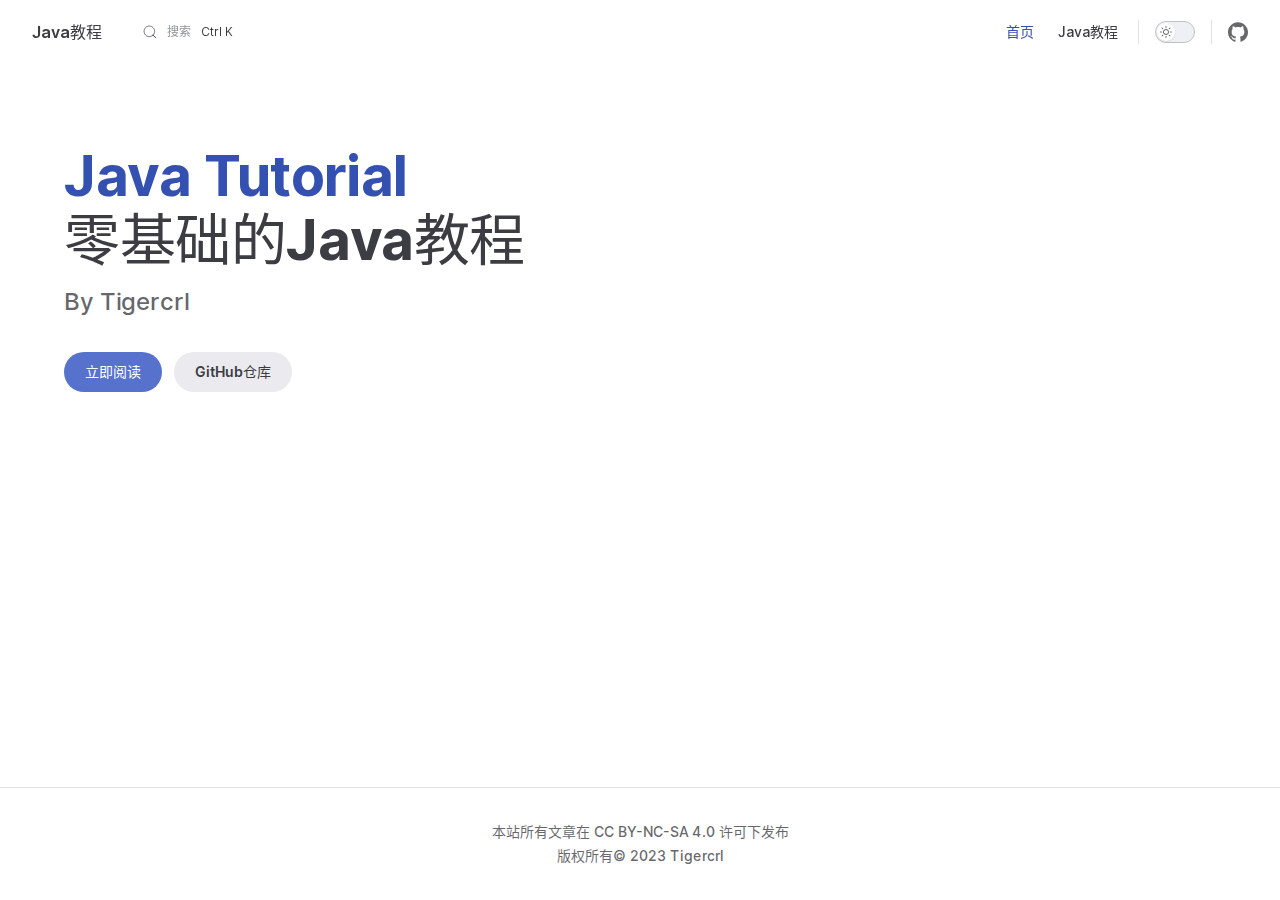
==== commit 31bece6d: "Search" ====
--- a/index.html
+++ b/index.html
@@ -3,21 +3,22 @@
   <head>
     <meta charset="utf-8">
     <meta name="viewport" content="width=device-width,initial-scale=1">
-    <title>Java教程 | Java教程</title>
+    <title>首页 | Java教程</title>
     <meta name="description" content="由Tigercrl编写">
-    <link rel="preload stylesheet" href="/assets/style.0d07e4c0.css" as="style">
+    <link rel="preload stylesheet" href="/assets/style.0479b669.css" as="style">
     
-    <script type="module" src="/assets/app.79e7452d.js"></script>
+    <script type="module" src="/assets/app.b3c30493.js"></script>
     <link rel="preload" href="/assets/inter-roman-latin.2ed14f66.woff2" as="font" type="font/woff2" crossorigin="">
-    <link rel="modulepreload" href="/assets/chunks/framework.7cebd429.js">
-    <link rel="modulepreload" href="/assets/chunks/theme.b3a95249.js">
-    <link rel="modulepreload" href="/assets/index.md.2491e833.lean.js">
+    <link rel="modulepreload" href="/assets/chunks/framework.50dad69f.js">
+    <link rel="modulepreload" href="/assets/chunks/theme.32e53571.js">
+    <link rel="modulepreload" href="/assets/index.md.9ece1bc2.lean.js">
     <script id="check-dark-mode">(()=>{const e=localStorage.getItem("vitepress-theme-appearance")||"auto",a=window.matchMedia("(prefers-color-scheme: dark)").matches;(!e||e==="auto"?a:e==="dark")&&document.documentElement.classList.add("dark")})();</script>
     <script id="check-mac-os">document.documentElement.classList.toggle("mac",/Mac|iPhone|iPod|iPad/i.test(navigator.platform));</script>
+    <script>import("/pagefind/pagefind.js").then(i=>{window.__pagefind__=i,i.init()}).catch(()=>{});</script>
   </head>
-  <body>
-    <div id="app"><div class="Layout" data-v-7c03a92f><!--[--><!--]--><!--[--><span tabindex="-1" data-v-1430a01e></span><a href="#VPContent" class="VPSkipLink visually-hidden" data-v-1430a01e> Skip to content </a><!--]--><!----><header class="VPNav" data-v-7c03a92f data-v-1a5b3c3b><div class="VPNavBar top" data-v-1a5b3c3b data-v-6d896864><div class="container" data-v-6d896864><div class="title" data-v-6d896864><div class="VPNavBarTitle" data-v-6d896864 data-v-ab3d9885><a class="title" href="/" data-v-ab3d9885><!--[--><!--]--><!----><!--[-->Java教程<!--]--><!--[--><!--]--></a></div></div><div class="content" data-v-6d896864><div class="curtain" data-v-6d896864></div><div class="content-body" data-v-6d896864><!--[--><!--]--><div class="VPNavBarSearch search" data-v-6d896864><!--[--><!----><div id="docsearch"><button type="button" class="DocSearch DocSearch-Button" aria-label="Search"><span class="DocSearch-Button-Container"><svg class="DocSearch-Search-Icon" width="20" height="20" viewBox="0 0 20 20" aria-label="search icon"><path d="M14.386 14.386l4.0877 4.0877-4.0877-4.0877c-2.9418 2.9419-7.7115 2.9419-10.6533 0-2.9419-2.9418-2.9419-7.7115 0-10.6533 2.9418-2.9419 7.7115-2.9419 10.6533 0 2.9419 2.9418 2.9419 7.7115 0 10.6533z" stroke="currentColor" fill="none" fill-rule="evenodd" stroke-linecap="round" stroke-linejoin="round"></path></svg><span class="DocSearch-Button-Placeholder">Search</span></span><span class="DocSearch-Button-Keys"><kbd class="DocSearch-Button-Key"></kbd><kbd class="DocSearch-Button-Key">K</kbd></span></button></div><!--]--></div><nav aria-labelledby="main-nav-aria-label" class="VPNavBarMenu menu" data-v-6d896864 data-v-2e0cc764><span id="main-nav-aria-label" class="visually-hidden" data-v-2e0cc764>Main Navigation</span><!--[--><!--[--><a class="VPLink link VPNavBarMenuLink active" href="/" tabindex="0" data-v-2e0cc764 data-v-4356950d><!--[--><span data-v-4356950d>Home</span><!--]--></a><!--]--><!--[--><a class="VPLink link VPNavBarMenuLink" href="/tutorial/1-1-%E4%BB%80%E4%B9%88%E6%98%AFJava.html" tabindex="0" data-v-2e0cc764 data-v-4356950d><!--[--><span data-v-4356950d>Java教程</span><!--]--></a><!--]--><!--]--></nav><!----><div class="VPNavBarAppearance appearance" data-v-6d896864 data-v-b2a3697c><button class="VPSwitch VPSwitchAppearance" type="button" role="switch" title="toggle dark mode" aria-checked="false" data-v-b2a3697c data-v-4ea6fdd9 data-v-4782ba8a><span class="check" data-v-4782ba8a><span class="icon" data-v-4782ba8a><!--[--><svg xmlns="http://www.w3.org/2000/svg" aria-hidden="true" focusable="false" viewbox="0 0 24 24" class="sun" data-v-4ea6fdd9><path d="M12,18c-3.3,0-6-2.7-6-6s2.7-6,6-6s6,2.7,6,6S15.3,18,12,18zM12,8c-2.2,0-4,1.8-4,4c0,2.2,1.8,4,4,4c2.2,0,4-1.8,4-4C16,9.8,14.2,8,12,8z"></path><path d="M12,4c-0.6,0-1-0.4-1-1V1c0-0.6,0.4-1,1-1s1,0.4,1,1v2C13,3.6,12.6,4,12,4z"></path><path d="M12,24c-0.6,0-1-0.4-1-1v-2c0-0.6,0.4-1,1-1s1,0.4,1,1v2C13,23.6,12.6,24,12,24z"></path><path d="M5.6,6.6c-0.3,0-0.5-0.1-0.7-0.3L3.5,4.9c-0.4-0.4-0.4-1,0-1.4s1-0.4,1.4,0l1.4,1.4c0.4,0.4,0.4,1,0,1.4C6.2,6.5,5.9,6.6,5.6,6.6z"></path><path d="M19.8,20.8c-0.3,0-0.5-0.1-0.7-0.3l-1.4-1.4c-0.4-0.4-0.4-1,0-1.4s1-0.4,1.4,0l1.4,1.4c0.4,0.4,0.4,1,0,1.4C20.3,20.7,20,20.8,19.8,20.8z"></path><path d="M3,13H1c-0.6,0-1-0.4-1-1s0.4-1,1-1h2c0.6,0,1,0.4,1,1S3.6,13,3,13z"></path><path d="M23,13h-2c-0.6,0-1-0.4-1-1s0.4-1,1-1h2c0.6,0,1,0.4,1,1S23.6,13,23,13z"></path><path d="M4.2,20.8c-0.3,0-0.5-0.1-0.7-0.3c-0.4-0.4-0.4-1,0-1.4l1.4-1.4c0.4-0.4,1-0.4,1.4,0s0.4,1,0,1.4l-1.4,1.4C4.7,20.7,4.5,20.8,4.2,20.8z"></path><path d="M18.4,6.6c-0.3,0-0.5-0.1-0.7-0.3c-0.4-0.4-0.4-1,0-1.4l1.4-1.4c0.4-0.4,1-0.4,1.4,0s0.4,1,0,1.4l-1.4,1.4C18.9,6.5,18.6,6.6,18.4,6.6z"></path></svg><svg xmlns="http://www.w3.org/2000/svg" aria-hidden="true" focusable="false" viewbox="0 0 24 24" class="moon" data-v-4ea6fdd9><path d="M12.1,22c-0.3,0-0.6,0-0.9,0c-5.5-0.5-9.5-5.4-9-10.9c0.4-4.8,4.2-8.6,9-9c0.4,0,0.8,0.2,1,0.5c0.2,0.3,0.2,0.8-0.1,1.1c-2,2.7-1.4,6.4,1.3,8.4c2.1,1.6,5,1.6,7.1,0c0.3-0.2,0.7-0.3,1.1-0.1c0.3,0.2,0.5,0.6,0.5,1c-0.2,2.7-1.5,5.1-3.6,6.8C16.6,21.2,14.4,22,12.1,22zM9.3,4.4c-2.9,1-5,3.6-5.2,6.8c-0.4,4.4,2.8,8.3,7.2,8.7c2.1,0.2,4.2-0.4,5.8-1.8c1.1-0.9,1.9-2.1,2.4-3.4c-2.5,0.9-5.3,0.5-7.5-1.1C9.2,11.4,8.1,7.7,9.3,4.4z"></path></svg><!--]--></span></span></button></div><div class="VPSocialLinks VPNavBarSocialLinks social-links" data-v-6d896864 data-v-3766c6b9 data-v-ea04a926><!--[--><a class="VPSocialLink no-icon" href="https://github.com/Tigercrl/java-tutorial" aria-label="github" target="_blank" rel="noopener" data-v-ea04a926 data-v-239a862f><svg role="img" viewBox="0 0 24 24" xmlns="http://www.w3.org/2000/svg"><title>GitHub</title><path d="M12 .297c-6.63 0-12 5.373-12 12 0 5.303 3.438 9.8 8.205 11.385.6.113.82-.258.82-.577 0-.285-.01-1.04-.015-2.04-3.338.724-4.042-1.61-4.042-1.61C4.422 18.07 3.633 17.7 3.633 17.7c-1.087-.744.084-.729.084-.729 1.205.084 1.838 1.236 1.838 1.236 1.07 1.835 2.809 1.305 3.495.998.108-.776.417-1.305.76-1.605-2.665-.3-5.466-1.332-5.466-5.93 0-1.31.465-2.38 1.235-3.22-.135-.303-.54-1.523.105-3.176 0 0 1.005-.322 3.3 1.23.96-.267 1.98-.399 3-.405 1.02.006 2.04.138 3 .405 2.28-1.552 3.285-1.23 3.285-1.23.645 1.653.24 2.873.12 3.176.765.84 1.23 1.91 1.23 3.22 0 4.61-2.805 5.625-5.475 5.92.42.36.81 1.096.81 2.22 0 1.606-.015 2.896-.015 3.286 0 .315.21.69.825.57C20.565 22.092 24 17.592 24 12.297c0-6.627-5.373-12-12-12"/></svg></a><!--]--></div><div class="VPFlyout VPNavBarExtra extra" data-v-6d896864 data-v-d8bb5d2f data-v-cc5aa40e><button type="button" class="button" aria-haspopup="true" aria-expanded="false" aria-label="extra navigation" data-v-cc5aa40e><svg xmlns="http://www.w3.org/2000/svg" aria-hidden="true" focusable="false" viewbox="0 0 24 24" class="icon" data-v-cc5aa40e><circle cx="12" cy="12" r="2"></circle><circle cx="19" cy="12" r="2"></circle><circle cx="5" cy="12" r="2"></circle></svg></button><div class="menu" data-v-cc5aa40e><div class="VPMenu" data-v-cc5aa40e data-v-55063efe><!----><!--[--><!--[--><!----><div class="group" data-v-d8bb5d2f><div class="item appearance" data-v-d8bb5d2f><p class="label" data-v-d8bb5d2f>Appearance</p><div class="appearance-action" data-v-d8bb5d2f><button class="VPSwitch VPSwitchAppearance" type="button" role="switch" title="toggle dark mode" aria-checked="false" data-v-d8bb5d2f data-v-4ea6fdd9 data-v-4782ba8a><span class="check" data-v-4782ba8a><span class="icon" data-v-4782ba8a><!--[--><svg xmlns="http://www.w3.org/2000/svg" aria-hidden="true" focusable="false" viewbox="0 0 24 24" class="sun" data-v-4ea6fdd9><path d="M12,18c-3.3,0-6-2.7-6-6s2.7-6,6-6s6,2.7,6,6S15.3,18,12,18zM12,8c-2.2,0-4,1.8-4,4c0,2.2,1.8,4,4,4c2.2,0,4-1.8,4-4C16,9.8,14.2,8,12,8z"></path><path d="M12,4c-0.6,0-1-0.4-1-1V1c0-0.6,0.4-1,1-1s1,0.4,1,1v2C13,3.6,12.6,4,12,4z"></path><path d="M12,24c-0.6,0-1-0.4-1-1v-2c0-0.6,0.4-1,1-1s1,0.4,1,1v2C13,23.6,12.6,24,12,24z"></path><path d="M5.6,6.6c-0.3,0-0.5-0.1-0.7-0.3L3.5,4.9c-0.4-0.4-0.4-1,0-1.4s1-0.4,1.4,0l1.4,1.4c0.4,0.4,0.4,1,0,1.4C6.2,6.5,5.9,6.6,5.6,6.6z"></path><path d="M19.8,20.8c-0.3,0-0.5-0.1-0.7-0.3l-1.4-1.4c-0.4-0.4-0.4-1,0-1.4s1-0.4,1.4,0l1.4,1.4c0.4,0.4,0.4,1,0,1.4C20.3,20.7,20,20.8,19.8,20.8z"></path><path d="M3,13H1c-0.6,0-1-0.4-1-1s0.4-1,1-1h2c0.6,0,1,0.4,1,1S3.6,13,3,13z"></path><path d="M23,13h-2c-0.6,0-1-0.4-1-1s0.4-1,1-1h2c0.6,0,1,0.4,1,1S23.6,13,23,13z"></path><path d="M4.2,20.8c-0.3,0-0.5-0.1-0.7-0.3c-0.4-0.4-0.4-1,0-1.4l1.4-1.4c0.4-0.4,1-0.4,1.4,0s0.4,1,0,1.4l-1.4,1.4C4.7,20.7,4.5,20.8,4.2,20.8z"></path><path d="M18.4,6.6c-0.3,0-0.5-0.1-0.7-0.3c-0.4-0.4-0.4-1,0-1.4l1.4-1.4c0.4-0.4,1-0.4,1.4,0s0.4,1,0,1.4l-1.4,1.4C18.9,6.5,18.6,6.6,18.4,6.6z"></path></svg><svg xmlns="http://www.w3.org/2000/svg" aria-hidden="true" focusable="false" viewbox="0 0 24 24" class="moon" data-v-4ea6fdd9><path d="M12.1,22c-0.3,0-0.6,0-0.9,0c-5.5-0.5-9.5-5.4-9-10.9c0.4-4.8,4.2-8.6,9-9c0.4,0,0.8,0.2,1,0.5c0.2,0.3,0.2,0.8-0.1,1.1c-2,2.7-1.4,6.4,1.3,8.4c2.1,1.6,5,1.6,7.1,0c0.3-0.2,0.7-0.3,1.1-0.1c0.3,0.2,0.5,0.6,0.5,1c-0.2,2.7-1.5,5.1-3.6,6.8C16.6,21.2,14.4,22,12.1,22zM9.3,4.4c-2.9,1-5,3.6-5.2,6.8c-0.4,4.4,2.8,8.3,7.2,8.7c2.1,0.2,4.2-0.4,5.8-1.8c1.1-0.9,1.9-2.1,2.4-3.4c-2.5,0.9-5.3,0.5-7.5-1.1C9.2,11.4,8.1,7.7,9.3,4.4z"></path></svg><!--]--></span></span></button></div></div></div><div class="group" data-v-d8bb5d2f><div class="item social-links" data-v-d8bb5d2f><div class="VPSocialLinks social-links-list" data-v-d8bb5d2f data-v-ea04a926><!--[--><a class="VPSocialLink no-icon" href="https://github.com/Tigercrl/java-tutorial" aria-label="github" target="_blank" rel="noopener" data-v-ea04a926 data-v-239a862f><svg role="img" viewBox="0 0 24 24" xmlns="http://www.w3.org/2000/svg"><title>GitHub</title><path d="M12 .297c-6.63 0-12 5.373-12 12 0 5.303 3.438 9.8 8.205 11.385.6.113.82-.258.82-.577 0-.285-.01-1.04-.015-2.04-3.338.724-4.042-1.61-4.042-1.61C4.422 18.07 3.633 17.7 3.633 17.7c-1.087-.744.084-.729.084-.729 1.205.084 1.838 1.236 1.838 1.236 1.07 1.835 2.809 1.305 3.495.998.108-.776.417-1.305.76-1.605-2.665-.3-5.466-1.332-5.466-5.93 0-1.31.465-2.38 1.235-3.22-.135-.303-.54-1.523.105-3.176 0 0 1.005-.322 3.3 1.23.96-.267 1.98-.399 3-.405 1.02.006 2.04.138 3 .405 2.28-1.552 3.285-1.23 3.285-1.23.645 1.653.24 2.873.12 3.176.765.84 1.23 1.91 1.23 3.22 0 4.61-2.805 5.625-5.475 5.92.42.36.81 1.096.81 2.22 0 1.606-.015 2.896-.015 3.286 0 .315.21.69.825.57C20.565 22.092 24 17.592 24 12.297c0-6.627-5.373-12-12-12"/></svg></a><!--]--></div></div></div><!--]--><!--]--></div></div></div><!--[--><!--]--><button type="button" class="VPNavBarHamburger hamburger" aria-label="mobile navigation" aria-expanded="false" aria-controls="VPNavScreen" data-v-6d896864 data-v-ef306079><span class="container" data-v-ef306079><span class="top" data-v-ef306079></span><span class="middle" data-v-ef306079></span><span class="bottom" data-v-ef306079></span></span></button></div></div></div></div><!----></header><!----><!----><div class="VPContent is-home" id="VPContent" data-v-7c03a92f data-v-8033e20d><div class="VPHome" data-v-8033e20d data-v-73c8ad49><!--[--><!--]--><div class="VPHero VPHomeHero" data-v-73c8ad49 data-v-aa4a3ecd><div class="container" data-v-aa4a3ecd><div class="main" data-v-aa4a3ecd><!--[--><h1 class="name" data-v-aa4a3ecd><span class="clip" data-v-aa4a3ecd>Java Tutorial</span></h1><p class="text" data-v-aa4a3ecd>零基础的Java教程</p><p class="tagline" data-v-aa4a3ecd>By Tigercrl</p><!--]--><div class="actions" data-v-aa4a3ecd><!--[--><div class="action" data-v-aa4a3ecd><a class="VPButton medium brand" href="/tutorial/1-1-%E4%BB%80%E4%B9%88%E6%98%AFJava.html" data-v-aa4a3ecd data-v-80383c64>立即阅读</a></div><div class="action" data-v-aa4a3ecd><a class="VPButton medium alt" href="https://github.com/Tigercrl/java-tutorial" target="_blank" rel="noreferrer" data-v-aa4a3ecd data-v-80383c64>GitHub仓库</a></div><!--]--></div></div><!----></div></div><!--[--><!--]--><!--[--><!--]--><!----><!--[--><!--]--><div style="position:relative;" data-v-73c8ad49><div></div></div></div></div><footer class="VPFooter" data-v-7c03a92f data-v-33ccc633><div class="container" data-v-33ccc633><p class="message" data-v-33ccc633>本站所有文章在 CC BY-NC-SA 4.0 许可下发布</p><p class="copyright" data-v-33ccc633>版权所有© 2023 Tigercrl</p></div></footer><!--[--><!--]--></div></div>
-    <script>window.__VP_HASH_MAP__=JSON.parse("{\"tutorial_1-2-java程序是如何运行的.md\":\"4048c7c3\",\"index.md\":\"2491e833\",\"markdown-examples.md\":\"67ffa112\",\"tutorial_1-3-开发环境配置.md\":\"cf3bdaae\",\"tutorial_1-1-什么是java.md\":\"819466c6\"}");window.__VP_SITE_DATA__=JSON.parse("{\"lang\":\"zh-CN\",\"dir\":\"ltr\",\"title\":\"Java教程\",\"description\":\"由Tigercrl编写\",\"base\":\"/\",\"head\":[],\"appearance\":true,\"themeConfig\":{\"nav\":[{\"text\":\"Home\",\"link\":\"/\"},{\"text\":\"Java教程\",\"link\":\"/tutorial/1-1-什么是Java\"}],\"sidebar\":[{\"text\":\"第一章 · 初识Java\",\"items\":[{\"text\":\"1.1 什么是Java\",\"link\":\"/tutorial/1-1-什么是Java\"},{\"text\":\"1.2 Java程序是如何运行的\",\"link\":\"/tutorial/1-2-Java程序是如何运行的\"},{\"text\":\"1.3 开发环境配置\",\"link\":\"/tutorial/1-3-开发环境配置\"}]}],\"socialLinks\":[{\"icon\":\"github\",\"link\":\"https://github.com/Tigercrl/java-tutorial\"}],\"footer\":{\"message\":\"本站所有文章在 CC BY-NC-SA 4.0 许可下发布\",\"copyright\":\"版权所有© 2023 Tigercrl\"},\"lastUpdated\":{\"text\":\"更新于\",\"formatOptions\":{\"dateStyle\":\"full\",\"timeStyle\":\"medium\"}},\"search\":{\"provider\":\"algolia\",\"options\":{\"appId\":\"UXKAZO3WXN\",\"apiKey\":\"fbb8e77bf99db6d5a79977bba04829d1\",\"indexName\":\"java_tutorial\"}}},\"locales\":{},\"scrollOffset\":90,\"cleanUrls\":false}");</script>
+  <body><!--v-if--><!--teleport anchor-->
+    <div id="app"><div class="Layout" data-v-37e36578><!--[--><!--]--><!--[--><span tabindex="-1" data-v-1430a01e></span><a href="#VPContent" class="VPSkipLink visually-hidden" data-v-1430a01e> Skip to content </a><!--]--><!----><header class="VPNav" data-v-37e36578 data-v-1a5b3c3b><div class="VPNavBar top" data-v-1a5b3c3b data-v-6d896864><div class="container" data-v-6d896864><div class="title" data-v-6d896864><div class="VPNavBarTitle" data-v-6d896864 data-v-ab3d9885><a class="title" href="/" data-v-ab3d9885><!--[--><!--]--><!----><!--[-->Java教程<!--]--><!--[--><!--]--></a></div></div><div class="content" data-v-6d896864><div class="curtain" data-v-6d896864></div><div class="content-body" data-v-6d896864><!--[--><!--]--><div class="blog-search search" data-pagefind-ignore="all" data-v-6d896864 style="--7ff6f380:1;" data-v-eef4691b><div class="nav-search-btn-wait" data-v-eef4691b><svg width="14" height="14" viewBox="0 0 20 20" data-v-eef4691b><path d="M14.386 14.386l4.0877 4.0877-4.0877-4.0877c-2.9418 2.9419-7.7115 2.9419-10.6533 0-2.9419-2.9418-2.9419-7.7115 0-10.6533 2.9418-2.9419 7.7115-2.9419 10.6533 0 2.9419 2.9418 2.9419 7.7115 0 10.6533z" stroke="currentColor" fill="none" fill-rule="evenodd" stroke-linecap="round" stroke-linejoin="round" data-v-eef4691b></path></svg><span class="search-tip" data-v-eef4691b>搜索</span><span class="metaKey" data-v-eef4691b> K </span></div><!--teleport start--><!--teleport end--></div><nav aria-labelledby="main-nav-aria-label" class="VPNavBarMenu menu" data-v-6d896864 data-v-2e0cc764><span id="main-nav-aria-label" class="visually-hidden" data-v-2e0cc764>Main Navigation</span><!--[--><!--[--><a class="VPLink link VPNavBarMenuLink active" href="/" tabindex="0" data-v-2e0cc764 data-v-4356950d><!--[--><span data-v-4356950d>首页</span><!--]--></a><!--]--><!--[--><a class="VPLink link VPNavBarMenuLink" href="/tutorial/1-1-%E4%BB%80%E4%B9%88%E6%98%AFJava.html" tabindex="0" data-v-2e0cc764 data-v-4356950d><!--[--><span data-v-4356950d>Java教程</span><!--]--></a><!--]--><!--]--></nav><!----><div class="VPNavBarAppearance appearance" data-v-6d896864 data-v-b2a3697c><button class="VPSwitch VPSwitchAppearance" type="button" role="switch" title="toggle dark mode" aria-checked="false" data-v-b2a3697c data-v-4ea6fdd9 data-v-4782ba8a><span class="check" data-v-4782ba8a><span class="icon" data-v-4782ba8a><!--[--><svg xmlns="http://www.w3.org/2000/svg" aria-hidden="true" focusable="false" viewbox="0 0 24 24" class="sun" data-v-4ea6fdd9><path d="M12,18c-3.3,0-6-2.7-6-6s2.7-6,6-6s6,2.7,6,6S15.3,18,12,18zM12,8c-2.2,0-4,1.8-4,4c0,2.2,1.8,4,4,4c2.2,0,4-1.8,4-4C16,9.8,14.2,8,12,8z"></path><path d="M12,4c-0.6,0-1-0.4-1-1V1c0-0.6,0.4-1,1-1s1,0.4,1,1v2C13,3.6,12.6,4,12,4z"></path><path d="M12,24c-0.6,0-1-0.4-1-1v-2c0-0.6,0.4-1,1-1s1,0.4,1,1v2C13,23.6,12.6,24,12,24z"></path><path d="M5.6,6.6c-0.3,0-0.5-0.1-0.7-0.3L3.5,4.9c-0.4-0.4-0.4-1,0-1.4s1-0.4,1.4,0l1.4,1.4c0.4,0.4,0.4,1,0,1.4C6.2,6.5,5.9,6.6,5.6,6.6z"></path><path d="M19.8,20.8c-0.3,0-0.5-0.1-0.7-0.3l-1.4-1.4c-0.4-0.4-0.4-1,0-1.4s1-0.4,1.4,0l1.4,1.4c0.4,0.4,0.4,1,0,1.4C20.3,20.7,20,20.8,19.8,20.8z"></path><path d="M3,13H1c-0.6,0-1-0.4-1-1s0.4-1,1-1h2c0.6,0,1,0.4,1,1S3.6,13,3,13z"></path><path d="M23,13h-2c-0.6,0-1-0.4-1-1s0.4-1,1-1h2c0.6,0,1,0.4,1,1S23.6,13,23,13z"></path><path d="M4.2,20.8c-0.3,0-0.5-0.1-0.7-0.3c-0.4-0.4-0.4-1,0-1.4l1.4-1.4c0.4-0.4,1-0.4,1.4,0s0.4,1,0,1.4l-1.4,1.4C4.7,20.7,4.5,20.8,4.2,20.8z"></path><path d="M18.4,6.6c-0.3,0-0.5-0.1-0.7-0.3c-0.4-0.4-0.4-1,0-1.4l1.4-1.4c0.4-0.4,1-0.4,1.4,0s0.4,1,0,1.4l-1.4,1.4C18.9,6.5,18.6,6.6,18.4,6.6z"></path></svg><svg xmlns="http://www.w3.org/2000/svg" aria-hidden="true" focusable="false" viewbox="0 0 24 24" class="moon" data-v-4ea6fdd9><path d="M12.1,22c-0.3,0-0.6,0-0.9,0c-5.5-0.5-9.5-5.4-9-10.9c0.4-4.8,4.2-8.6,9-9c0.4,0,0.8,0.2,1,0.5c0.2,0.3,0.2,0.8-0.1,1.1c-2,2.7-1.4,6.4,1.3,8.4c2.1,1.6,5,1.6,7.1,0c0.3-0.2,0.7-0.3,1.1-0.1c0.3,0.2,0.5,0.6,0.5,1c-0.2,2.7-1.5,5.1-3.6,6.8C16.6,21.2,14.4,22,12.1,22zM9.3,4.4c-2.9,1-5,3.6-5.2,6.8c-0.4,4.4,2.8,8.3,7.2,8.7c2.1,0.2,4.2-0.4,5.8-1.8c1.1-0.9,1.9-2.1,2.4-3.4c-2.5,0.9-5.3,0.5-7.5-1.1C9.2,11.4,8.1,7.7,9.3,4.4z"></path></svg><!--]--></span></span></button></div><div class="VPSocialLinks VPNavBarSocialLinks social-links" data-v-6d896864 data-v-3766c6b9 data-v-ea04a926><!--[--><a class="VPSocialLink no-icon" href="https://github.com/Tigercrl/java-tutorial" aria-label="github" target="_blank" rel="noopener" data-v-ea04a926 data-v-239a862f><svg role="img" viewBox="0 0 24 24" xmlns="http://www.w3.org/2000/svg"><title>GitHub</title><path d="M12 .297c-6.63 0-12 5.373-12 12 0 5.303 3.438 9.8 8.205 11.385.6.113.82-.258.82-.577 0-.285-.01-1.04-.015-2.04-3.338.724-4.042-1.61-4.042-1.61C4.422 18.07 3.633 17.7 3.633 17.7c-1.087-.744.084-.729.084-.729 1.205.084 1.838 1.236 1.838 1.236 1.07 1.835 2.809 1.305 3.495.998.108-.776.417-1.305.76-1.605-2.665-.3-5.466-1.332-5.466-5.93 0-1.31.465-2.38 1.235-3.22-.135-.303-.54-1.523.105-3.176 0 0 1.005-.322 3.3 1.23.96-.267 1.98-.399 3-.405 1.02.006 2.04.138 3 .405 2.28-1.552 3.285-1.23 3.285-1.23.645 1.653.24 2.873.12 3.176.765.84 1.23 1.91 1.23 3.22 0 4.61-2.805 5.625-5.475 5.92.42.36.81 1.096.81 2.22 0 1.606-.015 2.896-.015 3.286 0 .315.21.69.825.57C20.565 22.092 24 17.592 24 12.297c0-6.627-5.373-12-12-12"/></svg></a><!--]--></div><div class="VPFlyout VPNavBarExtra extra" data-v-6d896864 data-v-d8bb5d2f data-v-cc5aa40e><button type="button" class="button" aria-haspopup="true" aria-expanded="false" aria-label="extra navigation" data-v-cc5aa40e><svg xmlns="http://www.w3.org/2000/svg" aria-hidden="true" focusable="false" viewbox="0 0 24 24" class="icon" data-v-cc5aa40e><circle cx="12" cy="12" r="2"></circle><circle cx="19" cy="12" r="2"></circle><circle cx="5" cy="12" r="2"></circle></svg></button><div class="menu" data-v-cc5aa40e><div class="VPMenu" data-v-cc5aa40e data-v-55063efe><!----><!--[--><!--[--><!----><div class="group" data-v-d8bb5d2f><div class="item appearance" data-v-d8bb5d2f><p class="label" data-v-d8bb5d2f>外观</p><div class="appearance-action" data-v-d8bb5d2f><button class="VPSwitch VPSwitchAppearance" type="button" role="switch" title="toggle dark mode" aria-checked="false" data-v-d8bb5d2f data-v-4ea6fdd9 data-v-4782ba8a><span class="check" data-v-4782ba8a><span class="icon" data-v-4782ba8a><!--[--><svg xmlns="http://www.w3.org/2000/svg" aria-hidden="true" focusable="false" viewbox="0 0 24 24" class="sun" data-v-4ea6fdd9><path d="M12,18c-3.3,0-6-2.7-6-6s2.7-6,6-6s6,2.7,6,6S15.3,18,12,18zM12,8c-2.2,0-4,1.8-4,4c0,2.2,1.8,4,4,4c2.2,0,4-1.8,4-4C16,9.8,14.2,8,12,8z"></path><path d="M12,4c-0.6,0-1-0.4-1-1V1c0-0.6,0.4-1,1-1s1,0.4,1,1v2C13,3.6,12.6,4,12,4z"></path><path d="M12,24c-0.6,0-1-0.4-1-1v-2c0-0.6,0.4-1,1-1s1,0.4,1,1v2C13,23.6,12.6,24,12,24z"></path><path d="M5.6,6.6c-0.3,0-0.5-0.1-0.7-0.3L3.5,4.9c-0.4-0.4-0.4-1,0-1.4s1-0.4,1.4,0l1.4,1.4c0.4,0.4,0.4,1,0,1.4C6.2,6.5,5.9,6.6,5.6,6.6z"></path><path d="M19.8,20.8c-0.3,0-0.5-0.1-0.7-0.3l-1.4-1.4c-0.4-0.4-0.4-1,0-1.4s1-0.4,1.4,0l1.4,1.4c0.4,0.4,0.4,1,0,1.4C20.3,20.7,20,20.8,19.8,20.8z"></path><path d="M3,13H1c-0.6,0-1-0.4-1-1s0.4-1,1-1h2c0.6,0,1,0.4,1,1S3.6,13,3,13z"></path><path d="M23,13h-2c-0.6,0-1-0.4-1-1s0.4-1,1-1h2c0.6,0,1,0.4,1,1S23.6,13,23,13z"></path><path d="M4.2,20.8c-0.3,0-0.5-0.1-0.7-0.3c-0.4-0.4-0.4-1,0-1.4l1.4-1.4c0.4-0.4,1-0.4,1.4,0s0.4,1,0,1.4l-1.4,1.4C4.7,20.7,4.5,20.8,4.2,20.8z"></path><path d="M18.4,6.6c-0.3,0-0.5-0.1-0.7-0.3c-0.4-0.4-0.4-1,0-1.4l1.4-1.4c0.4-0.4,1-0.4,1.4,0s0.4,1,0,1.4l-1.4,1.4C18.9,6.5,18.6,6.6,18.4,6.6z"></path></svg><svg xmlns="http://www.w3.org/2000/svg" aria-hidden="true" focusable="false" viewbox="0 0 24 24" class="moon" data-v-4ea6fdd9><path d="M12.1,22c-0.3,0-0.6,0-0.9,0c-5.5-0.5-9.5-5.4-9-10.9c0.4-4.8,4.2-8.6,9-9c0.4,0,0.8,0.2,1,0.5c0.2,0.3,0.2,0.8-0.1,1.1c-2,2.7-1.4,6.4,1.3,8.4c2.1,1.6,5,1.6,7.1,0c0.3-0.2,0.7-0.3,1.1-0.1c0.3,0.2,0.5,0.6,0.5,1c-0.2,2.7-1.5,5.1-3.6,6.8C16.6,21.2,14.4,22,12.1,22zM9.3,4.4c-2.9,1-5,3.6-5.2,6.8c-0.4,4.4,2.8,8.3,7.2,8.7c2.1,0.2,4.2-0.4,5.8-1.8c1.1-0.9,1.9-2.1,2.4-3.4c-2.5,0.9-5.3,0.5-7.5-1.1C9.2,11.4,8.1,7.7,9.3,4.4z"></path></svg><!--]--></span></span></button></div></div></div><div class="group" data-v-d8bb5d2f><div class="item social-links" data-v-d8bb5d2f><div class="VPSocialLinks social-links-list" data-v-d8bb5d2f data-v-ea04a926><!--[--><a class="VPSocialLink no-icon" href="https://github.com/Tigercrl/java-tutorial" aria-label="github" target="_blank" rel="noopener" data-v-ea04a926 data-v-239a862f><svg role="img" viewBox="0 0 24 24" xmlns="http://www.w3.org/2000/svg"><title>GitHub</title><path d="M12 .297c-6.63 0-12 5.373-12 12 0 5.303 3.438 9.8 8.205 11.385.6.113.82-.258.82-.577 0-.285-.01-1.04-.015-2.04-3.338.724-4.042-1.61-4.042-1.61C4.422 18.07 3.633 17.7 3.633 17.7c-1.087-.744.084-.729.084-.729 1.205.084 1.838 1.236 1.838 1.236 1.07 1.835 2.809 1.305 3.495.998.108-.776.417-1.305.76-1.605-2.665-.3-5.466-1.332-5.466-5.93 0-1.31.465-2.38 1.235-3.22-.135-.303-.54-1.523.105-3.176 0 0 1.005-.322 3.3 1.23.96-.267 1.98-.399 3-.405 1.02.006 2.04.138 3 .405 2.28-1.552 3.285-1.23 3.285-1.23.645 1.653.24 2.873.12 3.176.765.84 1.23 1.91 1.23 3.22 0 4.61-2.805 5.625-5.475 5.92.42.36.81 1.096.81 2.22 0 1.606-.015 2.896-.015 3.286 0 .315.21.69.825.57C20.565 22.092 24 17.592 24 12.297c0-6.627-5.373-12-12-12"/></svg></a><!--]--></div></div></div><!--]--><!--]--></div></div></div><!--[--><!--]--><button type="button" class="VPNavBarHamburger hamburger" aria-label="mobile navigation" aria-expanded="false" aria-controls="VPNavScreen" data-v-6d896864 data-v-ef306079><span class="container" data-v-ef306079><span class="top" data-v-ef306079></span><span class="middle" data-v-ef306079></span><span class="bottom" data-v-ef306079></span></span></button></div></div></div></div><!----></header><!----><!----><div class="VPContent is-home" id="VPContent" data-pagefind-body data-v-37e36578 data-v-8033e20d><div class="VPHome" data-v-8033e20d data-v-73c8ad49><!--[--><!--]--><div class="VPHero VPHomeHero" data-v-73c8ad49 data-v-aa4a3ecd><div class="container" data-v-aa4a3ecd><div class="main" data-v-aa4a3ecd><!--[--><h1 class="name" data-v-aa4a3ecd><span class="clip" data-v-aa4a3ecd>Java Tutorial</span></h1><p class="text" data-v-aa4a3ecd>零基础的Java教程</p><p class="tagline" data-v-aa4a3ecd>By Tigercrl</p><!--]--><div class="actions" data-v-aa4a3ecd><!--[--><div class="action" data-v-aa4a3ecd><a class="VPButton medium brand" href="/tutorial/1-1-%E4%BB%80%E4%B9%88%E6%98%AFJava.html" data-v-aa4a3ecd data-v-80383c64>立即阅读</a></div><div class="action" data-v-aa4a3ecd><a class="VPButton medium alt" href="https://github.com/Tigercrl/java-tutorial" target="_blank" rel="noreferrer" data-v-aa4a3ecd data-v-80383c64>GitHub仓库</a></div><!--]--></div></div><!----></div></div><!--[--><!--]--><!--[--><!--]--><!----><!--[--><!--]--><div style="position:relative;" data-v-73c8ad49><div></div></div></div></div><footer class="VPFooter" data-v-37e36578 data-v-33ccc633><div class="container" data-v-33ccc633><p class="message" data-v-33ccc633>本站所有文章在 <a href="https://creativecommons.org/licenses/by-nc-sa/4.0/legalcode.zh-hans">CC BY-NC-SA 4.0</a> 许可下发布</p><p class="copyright" data-v-33ccc633>版权所有© 2023 Tigercrl</p></div></footer><!--[--><!--]--></div></div>
+    <script>window.__VP_HASH_MAP__=JSON.parse("{\"tutorial_1-2-java程序是如何运行的.md\":\"46304417\",\"tutorial_1-1-什么是java.md\":\"45e27b57\",\"index.md\":\"9ece1bc2\",\"markdown-examples.md\":\"12bf20ba\",\"tutorial_1-3-开发环境配置.md\":\"f9aa82eb\"}");window.__VP_SITE_DATA__=JSON.parse("{\"lang\":\"zh-CN\",\"dir\":\"ltr\",\"title\":\"Java教程\",\"description\":\"由Tigercrl编写\",\"base\":\"/\",\"head\":[],\"appearance\":true,\"themeConfig\":{\"nav\":[{\"text\":\"首页\",\"link\":\"/\"},{\"text\":\"Java教程\",\"link\":\"/tutorial/1-1-什么是Java\"}],\"sidebar\":[{\"text\":\"第一章 · 初识Java\",\"items\":[{\"text\":\"1.1 什么是Java\",\"link\":\"/tutorial/1-1-什么是Java\"},{\"text\":\"1.2 Java程序是如何运行的\",\"link\":\"/tutorial/1-2-Java程序是如何运行的\"},{\"text\":\"1.3 开发环境配置\",\"link\":\"/tutorial/1-3-开发环境配置\"}]}],\"socialLinks\":[{\"icon\":\"github\",\"link\":\"https://github.com/Tigercrl/java-tutorial\"}],\"footer\":{\"message\":\"本站所有文章在 <a href=\\\"https://creativecommons.org/licenses/by-nc-sa/4.0/legalcode.zh-hans\\\">CC BY-NC-SA 4.0</a> 许可下发布\",\"copyright\":\"版权所有© 2023 Tigercrl\"},\"lastUpdated\":{\"text\":\"更新于\",\"formatOptions\":{\"dateStyle\":\"full\",\"timeStyle\":\"medium\"}},\"docFooter\":{\"prev\":\"上一页\",\"next\":\"下一页\"},\"darkModeSwitchLabel\":\"外观\",\"sidebarMenuLabel\":\"菜单\",\"returnToTopLabel\":\"返回顶部\"},\"locales\":{},\"scrollOffset\":90,\"cleanUrls\":false}");</script>
     
   </body>
 </html>--- a/assets/style.0479b669.css
+++ b/assets/style.0479b669.css
@@ -0,0 +1 @@
+@font-face{font-family:Inter var;font-weight:100 900;font-display:swap;font-style:normal;font-named-instance:"Regular";src:url(/assets/inter-roman-cyrillic.5f2c6c8c.woff2) format("woff2");unicode-range:U+0301,U+0400-045F,U+0490-0491,U+04B0-04B1,U+2116}@font-face{font-family:Inter var;font-weight:100 900;font-display:swap;font-style:normal;font-named-instance:"Regular";src:url(/assets/inter-roman-cyrillic-ext.e75737ce.woff2) format("woff2");unicode-range:U+0460-052F,U+1C80-1C88,U+20B4,U+2DE0-2DFF,U+A640-A69F,U+FE2E-FE2F}@font-face{font-family:Inter var;font-weight:100 900;font-display:swap;font-style:normal;font-named-instance:"Regular";src:url(/assets/inter-roman-greek.d5a6d92a.woff2) format("woff2");unicode-range:U+0370-03FF}@font-face{font-family:Inter var;font-weight:100 900;font-display:swap;font-style:normal;font-named-instance:"Regular";src:url(/assets/inter-roman-greek-ext.ab0619bc.woff2) format("woff2");unicode-range:U+1F00-1FFF}@font-face{font-family:Inter var;font-weight:100 900;font-display:swap;font-style:normal;font-named-instance:"Regular";src:url(/assets/inter-roman-latin.2ed14f66.woff2) format("woff2");unicode-range:U+0000-00FF,U+0131,U+0152-0153,U+02BB-02BC,U+02C6,U+02DA,U+02DC,U+2000-206F,U+2074,U+20AC,U+2122,U+2191,U+2193,U+2212,U+2215,U+FEFF,U+FFFD}@font-face{font-family:Inter var;font-weight:100 900;font-display:swap;font-style:normal;font-named-instance:"Regular";src:url(/assets/inter-roman-latin-ext.0030eebd.woff2) format("woff2");unicode-range:U+0100-024F,U+0259,U+1E00-1EFF,U+2020,U+20A0-20AB,U+20AD-20CF,U+2113,U+2C60-2C7F,U+A720-A7FF}@font-face{font-family:Inter var;font-weight:100 900;font-display:swap;font-style:normal;font-named-instance:"Regular";src:url(/assets/inter-roman-vietnamese.14ce25a6.woff2) format("woff2");unicode-range:U+0102-0103,U+0110-0111,U+0128-0129,U+0168-0169,U+01A0-01A1,U+01AF-01B0,U+1EA0-1EF9,U+20AB}@font-face{font-family:Inter var;font-weight:100 900;font-display:swap;font-style:italic;font-named-instance:"Italic";src:url(/assets/inter-italic-cyrillic.ea42a392.woff2) format("woff2");unicode-range:U+0301,U+0400-045F,U+0490-0491,U+04B0-04B1,U+2116}@font-face{font-family:Inter var;font-weight:100 900;font-display:swap;font-style:italic;font-named-instance:"Italic";src:url(/assets/inter-italic-cyrillic-ext.33bd5a8e.woff2) format("woff2");unicode-range:U+0460-052F,U+1C80-1C88,U+20B4,U+2DE0-2DFF,U+A640-A69F,U+FE2E-FE2F}@font-face{font-family:Inter var;font-weight:100 900;font-display:swap;font-style:italic;font-named-instance:"Italic";src:url(/assets/inter-italic-greek.8f4463c4.woff2) format("woff2");unicode-range:U+0370-03FF}@font-face{font-family:Inter var;font-weight:100 900;font-display:swap;font-style:italic;font-named-instance:"Italic";src:url(/assets/inter-italic-greek-ext.4fbe9427.woff2) format("woff2");unicode-range:U+1F00-1FFF}@font-face{font-family:Inter var;font-weight:100 900;font-display:swap;font-style:italic;font-named-instance:"Italic";src:url(/assets/inter-italic-latin.bd3b6f56.woff2) format("woff2");unicode-range:U+0000-00FF,U+0131,U+0152-0153,U+02BB-02BC,U+02C6,U+02DA,U+02DC,U+2000-206F,U+2074,U+20AC,U+2122,U+2191,U+2193,U+2212,U+2215,U+FEFF,U+FFFD}@font-face{font-family:Inter var;font-weight:100 900;font-display:swap;font-style:italic;font-named-instance:"Italic";src:url(/assets/inter-italic-latin-ext.bd8920cc.woff2) format("woff2");unicode-range:U+0100-024F,U+0259,U+1E00-1EFF,U+2020,U+20A0-20AB,U+20AD-20CF,U+2113,U+2C60-2C7F,U+A720-A7FF}@font-face{font-family:Inter var;font-weight:100 900;font-display:swap;font-style:italic;font-named-instance:"Italic";src:url(/assets/inter-italic-vietnamese.6ce511fb.woff2) format("woff2");unicode-range:U+0102-0103,U+0110-0111,U+0128-0129,U+0168-0169,U+01A0-01A1,U+01AF-01B0,U+1EA0-1EF9,U+20AB}@font-face{font-family:Chinese Quotes;src:local("PingFang SC Regular"),local("PingFang SC"),local("SimHei"),local("Source Han Sans SC");unicode-range:U+2018,U+2019,U+201C,U+201D}:root{--vp-c-white: #ffffff;--vp-c-black: #000000;--vp-c-neutral: var(--vp-c-black);--vp-c-neutral-inverse: var(--vp-c-white)}.dark{--vp-c-neutral: var(--vp-c-white);--vp-c-neutral-inverse: var(--vp-c-black)}:root{--vp-c-gray-1: #dddde3;--vp-c-gray-2: #e4e4e9;--vp-c-gray-3: #ebebef;--vp-c-gray-soft: rgba(142, 150, 170, .14);--vp-c-indigo-1: #3451b2;--vp-c-indigo-2: #3a5ccc;--vp-c-indigo-3: #5672cd;--vp-c-indigo-soft: rgba(100, 108, 255, .14);--vp-c-green-1: #18794e;--vp-c-green-2: #299764;--vp-c-green-3: #30a46c;--vp-c-green-soft: rgba(16, 185, 129, .14);--vp-c-yellow-1: #915930;--vp-c-yellow-2: #946300;--vp-c-yellow-3: #9f6a00;--vp-c-yellow-soft: rgba(234, 179, 8, .14);--vp-c-red-1: #b8272c;--vp-c-red-2: #d5393e;--vp-c-red-3: #e0575b;--vp-c-red-soft: rgba(244, 63, 94, .14);--vp-c-sponsor: #db2777}.dark{--vp-c-gray-1: #515c67;--vp-c-gray-2: #414853;--vp-c-gray-3: #32363f;--vp-c-gray-soft: rgba(101, 117, 133, .16);--vp-c-indigo-1: #a8b1ff;--vp-c-indigo-2: #5c73e7;--vp-c-indigo-3: #3e63dd;--vp-c-indigo-soft: rgba(100, 108, 255, .16);--vp-c-green-1: #3dd68c;--vp-c-green-2: #30a46c;--vp-c-green-3: #298459;--vp-c-green-soft: rgba(16, 185, 129, .16);--vp-c-yellow-1: #f9b44e;--vp-c-yellow-2: #da8b17;--vp-c-yellow-3: #a46a0a;--vp-c-yellow-soft: rgba(234, 179, 8, .16);--vp-c-red-1: #f66f81;--vp-c-red-2: #f14158;--vp-c-red-3: #b62a3c;--vp-c-red-soft: rgba(244, 63, 94, .16)}:root{--vp-c-bg: #ffffff;--vp-c-bg-alt: #f6f6f7;--vp-c-bg-elv: #ffffff;--vp-c-bg-soft: #f6f6f7}.dark{--vp-c-bg: #1b1b1f;--vp-c-bg-alt: #161618;--vp-c-bg-elv: #202127;--vp-c-bg-soft: #202127}:root{--vp-c-border: #c2c2c4;--vp-c-divider: #e2e2e3;--vp-c-gutter: #e2e2e3}.dark{--vp-c-border: #3c3f44;--vp-c-divider: #2e2e32;--vp-c-gutter: #000000}:root{--vp-c-text-1: rgba(60, 60, 67);--vp-c-text-2: rgba(60, 60, 67, .78);--vp-c-text-3: rgba(60, 60, 67, .56)}.dark{--vp-c-text-1: rgba(255, 255, 245, .86);--vp-c-text-2: rgba(235, 235, 245, .6);--vp-c-text-3: rgba(235, 235, 245, .38)}:root{--vp-c-default-1: var(--vp-c-gray-1);--vp-c-default-2: var(--vp-c-gray-2);--vp-c-default-3: var(--vp-c-gray-3);--vp-c-default-soft: var(--vp-c-gray-soft);--vp-c-brand-1: var(--vp-c-indigo-1);--vp-c-brand-2: var(--vp-c-indigo-2);--vp-c-brand-3: var(--vp-c-indigo-3);--vp-c-brand-soft: var(--vp-c-indigo-soft);--vp-c-brand: var(--vp-c-brand-1);--vp-c-tip-1: var(--vp-c-brand-1);--vp-c-tip-2: var(--vp-c-brand-2);--vp-c-tip-3: var(--vp-c-brand-3);--vp-c-tip-soft: var(--vp-c-brand-soft);--vp-c-warning-1: var(--vp-c-yellow-1);--vp-c-warning-2: var(--vp-c-yellow-2);--vp-c-warning-3: var(--vp-c-yellow-3);--vp-c-warning-soft: var(--vp-c-yellow-soft);--vp-c-danger-1: var(--vp-c-red-1);--vp-c-danger-2: var(--vp-c-red-2);--vp-c-danger-3: var(--vp-c-red-3);--vp-c-danger-soft: var(--vp-c-red-soft)}:root{--vp-font-family-base: "Chinese Quotes", "Inter var", "Inter", ui-sans-serif, system-ui, -apple-system, BlinkMacSystemFont, "Segoe UI", Roboto, "Helvetica Neue", Helvetica, Arial, "Noto Sans", sans-serif, "Apple Color Emoji", "Segoe UI Emoji", "Segoe UI Symbol", "Noto Color Emoji";--vp-font-family-mono: ui-monospace, SFMono-Regular, "SF Mono", Menlo, Monaco, Consolas, "Liberation Mono", "Courier New", monospace}:root{--vp-shadow-1: 0 1px 2px rgba(0, 0, 0, .04), 0 1px 2px rgba(0, 0, 0, .06);--vp-shadow-2: 0 3px 12px rgba(0, 0, 0, .07), 0 1px 4px rgba(0, 0, 0, .07);--vp-shadow-3: 0 12px 32px rgba(0, 0, 0, .1), 0 2px 6px rgba(0, 0, 0, .08);--vp-shadow-4: 0 14px 44px rgba(0, 0, 0, .12), 0 3px 9px rgba(0, 0, 0, .12);--vp-shadow-5: 0 18px 56px rgba(0, 0, 0, .16), 0 4px 12px rgba(0, 0, 0, .16)}:root{--vp-z-index-footer: 10;--vp-z-index-local-nav: 20;--vp-z-index-nav: 30;--vp-z-index-layout-top: 40;--vp-z-index-backdrop: 50;--vp-z-index-sidebar: 60}:root{--vp-icon-copy: url("data:image/svg+xml,%3Csvg xmlns='http://www.w3.org/2000/svg' fill='none' height='20' width='20' stroke='rgba(128,128,128,1)' stroke-width='2' viewBox='0 0 24 24'%3E%3Cpath stroke-linecap='round' stroke-linejoin='round' d='M9 5H7a2 2 0 0 0-2 2v12a2 2 0 0 0 2 2h10a2 2 0 0 0 2-2V7a2 2 0 0 0-2-2h-2M9 5a2 2 0 0 0 2 2h2a2 2 0 0 0 2-2M9 5a2 2 0 0 1 2-2h2a2 2 0 0 1 2 2'/%3E%3C/svg%3E");--vp-icon-copied: url("data:image/svg+xml,%3Csvg xmlns='http://www.w3.org/2000/svg' fill='none' height='20' width='20' stroke='rgba(128,128,128,1)' stroke-width='2' viewBox='0 0 24 24'%3E%3Cpath stroke-linecap='round' stroke-linejoin='round' d='M9 5H7a2 2 0 0 0-2 2v12a2 2 0 0 0 2 2h10a2 2 0 0 0 2-2V7a2 2 0 0 0-2-2h-2M9 5a2 2 0 0 0 2 2h2a2 2 0 0 0 2-2M9 5a2 2 0 0 1 2-2h2a2 2 0 0 1 2 2m-6 9 2 2 4-4'/%3E%3C/svg%3E")}:root{--vp-layout-max-width: 1440px}:root{--vp-header-anchor-symbol: "#"}:root{--vp-code-line-height: 1.7;--vp-code-font-size: .875em;--vp-code-color: var(--vp-c-brand-1);--vp-code-link-color: var(--vp-c-brand-1);--vp-code-link-hover-color: var(--vp-c-brand-2);--vp-code-bg: var(--vp-c-default-soft);--vp-code-block-color: var(--vp-c-text-2);--vp-code-block-bg: var(--vp-c-bg-alt);--vp-code-block-divider-color: var(--vp-c-gutter);--vp-code-lang-color: var(--vp-c-text-3);--vp-code-line-highlight-color: var(--vp-c-default-soft);--vp-code-line-number-color: var(--vp-c-text-3);--vp-code-line-diff-add-color: var(--vp-c-green-soft);--vp-code-line-diff-add-symbol-color: var(--vp-c-green-1);--vp-code-line-diff-remove-color: var(--vp-c-red-soft);--vp-code-line-diff-remove-symbol-color: var(--vp-c-red-1);--vp-code-line-warning-color: var(--vp-c-yellow-soft);--vp-code-line-error-color: var(--vp-c-red-soft);--vp-code-copy-code-border-color: var(--vp-c-divider);--vp-code-copy-code-bg: var(--vp-c-bg-soft);--vp-code-copy-code-hover-border-color: var(--vp-c-divider);--vp-code-copy-code-hover-bg: var(--vp-c-bg);--vp-code-copy-code-active-text: var(--vp-c-text-2);--vp-code-copy-copied-text-content: "Copied";--vp-code-tab-divider: var(--vp-code-block-divider-color);--vp-code-tab-text-color: var(--vp-c-text-2);--vp-code-tab-bg: var(--vp-code-block-bg);--vp-code-tab-hover-text-color: var(--vp-c-text-1);--vp-code-tab-active-text-color: var(--vp-c-text-1);--vp-code-tab-active-bar-color: var(--vp-c-brand-1)}:root{--vp-button-brand-border: transparent;--vp-button-brand-text: var(--vp-c-white);--vp-button-brand-bg: var(--vp-c-brand-3);--vp-button-brand-hover-border: transparent;--vp-button-brand-hover-text: var(--vp-c-white);--vp-button-brand-hover-bg: var(--vp-c-brand-2);--vp-button-brand-active-border: transparent;--vp-button-brand-active-text: var(--vp-c-white);--vp-button-brand-active-bg: var(--vp-c-brand-1);--vp-button-alt-border: transparent;--vp-button-alt-text: var(--vp-c-text-1);--vp-button-alt-bg: var(--vp-c-default-3);--vp-button-alt-hover-border: transparent;--vp-button-alt-hover-text: var(--vp-c-text-1);--vp-button-alt-hover-bg: var(--vp-c-default-2);--vp-button-alt-active-border: transparent;--vp-button-alt-active-text: var(--vp-c-text-1);--vp-button-alt-active-bg: var(--vp-c-default-1);--vp-button-sponsor-border: var(--vp-c-text-2);--vp-button-sponsor-text: var(--vp-c-text-2);--vp-button-sponsor-bg: transparent;--vp-button-sponsor-hover-border: var(--vp-c-sponsor);--vp-button-sponsor-hover-text: var(--vp-c-sponsor);--vp-button-sponsor-hover-bg: transparent;--vp-button-sponsor-active-border: var(--vp-c-sponsor);--vp-button-sponsor-active-text: var(--vp-c-sponsor);--vp-button-sponsor-active-bg: transparent}:root{--vp-custom-block-font-size: 14px;--vp-custom-block-code-font-size: 13px;--vp-custom-block-info-border: transparent;--vp-custom-block-info-text: var(--vp-c-text-1);--vp-custom-block-info-bg: var(--vp-c-default-soft);--vp-custom-block-info-code-bg: var(--vp-c-default-soft);--vp-custom-block-tip-border: transparent;--vp-custom-block-tip-text: var(--vp-c-text-1);--vp-custom-block-tip-bg: var(--vp-c-brand-soft);--vp-custom-block-tip-code-bg: var(--vp-c-brand-soft);--vp-custom-block-warning-border: transparent;--vp-custom-block-warning-text: var(--vp-c-text-1);--vp-custom-block-warning-bg: var(--vp-c-warning-soft);--vp-custom-block-warning-code-bg: var(--vp-c-warning-soft);--vp-custom-block-danger-border: transparent;--vp-custom-block-danger-text: var(--vp-c-text-1);--vp-custom-block-danger-bg: var(--vp-c-danger-soft);--vp-custom-block-danger-code-bg: var(--vp-c-danger-soft);--vp-custom-block-details-border: var(--vp-custom-block-info-border);--vp-custom-block-details-text: var(--vp-custom-block-info-text);--vp-custom-block-details-bg: var(--vp-custom-block-info-bg);--vp-custom-block-details-code-bg: var(--vp-custom-block-info-code-bg)}:root{--vp-input-border-color: var(--vp-c-border);--vp-input-bg-color: var(--vp-c-bg-alt);--vp-input-switch-bg-color: var(--vp-c-gray-soft)}:root{--vp-nav-height: 64px;--vp-nav-bg-color: var(--vp-c-bg);--vp-nav-screen-bg-color: var(--vp-c-bg);--vp-nav-logo-height: 24px}.hide-nav{--vp-nav-height: 0px}.hide-nav .VPSidebar{--vp-nav-height: 22px}:root{--vp-local-nav-bg-color: var(--vp-c-bg)}:root{--vp-sidebar-width: 272px;--vp-sidebar-bg-color: var(--vp-c-bg-alt)}:root{--vp-backdrop-bg-color: rgba(0, 0, 0, .6)}:root{--vp-home-hero-name-color: var(--vp-c-brand-1);--vp-home-hero-name-background: transparent;--vp-home-hero-image-background-image: none;--vp-home-hero-image-filter: none}:root{--vp-badge-info-border: transparent;--vp-badge-info-text: var(--vp-c-text-2);--vp-badge-info-bg: var(--vp-c-default-soft);--vp-badge-tip-border: transparent;--vp-badge-tip-text: var(--vp-c-brand-1);--vp-badge-tip-bg: var(--vp-c-brand-soft);--vp-badge-warning-border: transparent;--vp-badge-warning-text: var(--vp-c-warning-1);--vp-badge-warning-bg: var(--vp-c-warning-soft);--vp-badge-danger-border: transparent;--vp-badge-danger-text: var(--vp-c-danger-1);--vp-badge-danger-bg: var(--vp-c-danger-soft)}:root{--vp-carbon-ads-text-color: var(--vp-c-text-1);--vp-carbon-ads-poweredby-color: var(--vp-c-text-2);--vp-carbon-ads-bg-color: var(--vp-c-bg-soft);--vp-carbon-ads-hover-text-color: var(--vp-c-brand-1);--vp-carbon-ads-hover-poweredby-color: var(--vp-c-text-1)}:root{--vp-local-search-bg: var(--vp-c-bg);--vp-local-search-result-bg: var(--vp-c-bg);--vp-local-search-result-border: var(--vp-c-divider);--vp-local-search-result-selected-bg: var(--vp-c-bg);--vp-local-search-result-selected-border: var(--vp-c-brand-1);--vp-local-search-highlight-bg: var(--vp-c-brand-1);--vp-local-search-highlight-text: var(--vp-c-neutral-inverse)}@media (prefers-reduced-motion: reduce){*,:before,:after{animation-delay:-1ms!important;animation-duration:1ms!important;animation-iteration-count:1!important;background-attachment:initial!important;scroll-behavior:auto!important;transition-duration:0s!important;transition-delay:0s!important}}*,:before,:after{box-sizing:border-box}html{line-height:1.4;font-size:16px;-webkit-text-size-adjust:100%}html.dark{color-scheme:dark}body{margin:0;width:100%;min-width:320px;min-height:100vh;line-height:24px;font-family:var(--vp-font-family-base);font-size:16px;font-weight:400;color:var(--vp-c-text-1);background-color:var(--vp-c-bg);direction:ltr;font-synthesis:style;text-rendering:optimizeLegibility;-webkit-font-smoothing:antialiased;-moz-osx-font-smoothing:grayscale}main{display:block}h1,h2,h3,h4,h5,h6{margin:0;line-height:24px;font-size:16px;font-weight:400}p{margin:0}strong,b{font-weight:600}a,area,button,[role=button],input,label,select,summary,textarea{touch-action:manipulation}a{color:inherit;text-decoration:inherit}ol,ul{list-style:none;margin:0;padding:0}blockquote{margin:0}pre,code,kbd,samp{font-family:var(--vp-font-family-mono)}img,svg,video,canvas,audio,iframe,embed,object{display:block}figure{margin:0}img,video{max-width:100%;height:auto}button,input,optgroup,select,textarea{border:0;padding:0;line-height:inherit;color:inherit}button{padding:0;font-family:inherit;background-color:transparent;background-image:none}button:enabled,[role=button]:enabled{cursor:pointer}button:focus,button:focus-visible{outline:1px dotted;outline:4px auto -webkit-focus-ring-color}button:focus:not(:focus-visible){outline:none!important}input:focus,textarea:focus,select:focus{outline:none}table{border-collapse:collapse}input{background-color:transparent}input:-ms-input-placeholder,textarea:-ms-input-placeholder{color:var(--vp-c-text-3)}input::-ms-input-placeholder,textarea::-ms-input-placeholder{color:var(--vp-c-text-3)}input::placeholder,textarea::placeholder{color:var(--vp-c-text-3)}input::-webkit-outer-spin-button,input::-webkit-inner-spin-button{-webkit-appearance:none;margin:0}input[type=number]{-moz-appearance:textfield}textarea{resize:vertical}select{-webkit-appearance:none}fieldset{margin:0;padding:0}h1,h2,h3,h4,h5,h6,li,p{overflow-wrap:break-word}vite-error-overlay{z-index:9999}mjx-container{display:inline-block;margin:auto 2px -2px}mjx-container>svg{margin:auto}.visually-hidden{position:absolute;width:1px;height:1px;white-space:nowrap;clip:rect(0 0 0 0);clip-path:inset(50%);overflow:hidden}.custom-block{border:1px solid transparent;border-radius:8px;padding:16px 16px 8px;line-height:24px;font-size:var(--vp-custom-block-font-size);color:var(--vp-c-text-2)}.custom-block.info{border-color:var(--vp-custom-block-info-border);color:var(--vp-custom-block-info-text);background-color:var(--vp-custom-block-info-bg)}.custom-block.info a,.custom-block.info code{color:var(--vp-c-brand-1)}.custom-block.info a:hover{color:var(--vp-c-brand-2)}.custom-block.info code{background-color:var(--vp-custom-block-info-code-bg)}.custom-block.tip{border-color:var(--vp-custom-block-tip-border);color:var(--vp-custom-block-tip-text);background-color:var(--vp-custom-block-tip-bg)}.custom-block.tip a,.custom-block.tip code{color:var(--vp-c-brand-1)}.custom-block.tip a:hover{color:var(--vp-c-brand-2)}.custom-block.tip code{background-color:var(--vp-custom-block-tip-code-bg)}.custom-block.warning{border-color:var(--vp-custom-block-warning-border);color:var(--vp-custom-block-warning-text);background-color:var(--vp-custom-block-warning-bg)}.custom-block.warning a,.custom-block.warning code{color:var(--vp-c-warning-1)}.custom-block.warning a:hover{color:var(--vp-c-warning-2)}.custom-block.warning code{background-color:var(--vp-custom-block-warning-code-bg)}.custom-block.danger{border-color:var(--vp-custom-block-danger-border);color:var(--vp-custom-block-danger-text);background-color:var(--vp-custom-block-danger-bg)}.custom-block.danger a,.custom-block.danger code{color:var(--vp-c-danger-1)}.custom-block.danger a:hover{color:var(--vp-c-danger-2)}.custom-block.danger code{background-color:var(--vp-custom-block-danger-code-bg)}.custom-block.details{border-color:var(--vp-custom-block-details-border);color:var(--vp-custom-block-details-text);background-color:var(--vp-custom-block-details-bg)}.custom-block.details a{color:var(--vp-c-brand-1)}.custom-block.details a:hover{color:var(--vp-c-brand-2)}.custom-block.details code{background-color:var(--vp-custom-block-details-code-bg)}.custom-block-title{font-weight:600}.custom-block p+p{margin:8px 0}.custom-block.details summary{margin:0 0 8px;font-weight:700;cursor:pointer}.custom-block.details summary+p{margin:8px 0}.custom-block a{color:inherit;font-weight:600;text-decoration:underline;text-underline-offset:2px;transition:opacity .25s}.custom-block a:hover{opacity:.75}.custom-block code{font-size:var(--vp-custom-block-code-font-size)}.custom-block.custom-block th,.custom-block.custom-block blockquote>p{font-size:var(--vp-custom-block-font-size);color:inherit}.dark .vp-code-light{display:none}html:not(.dark) .vp-code-dark{display:none}.vp-code-group{margin-top:16px}.vp-code-group .tabs{position:relative;display:flex;margin-right:-24px;margin-left:-24px;padding:0 12px;background-color:var(--vp-code-tab-bg);overflow-x:auto;overflow-y:hidden;box-shadow:inset 0 -1px var(--vp-code-tab-divider)}@media (min-width: 640px){.vp-code-group .tabs{margin-right:0;margin-left:0;border-radius:8px 8px 0 0}}.vp-code-group .tabs input{position:fixed;opacity:0;pointer-events:none}.vp-code-group .tabs label{position:relative;display:inline-block;border-bottom:1px solid transparent;padding:0 12px;line-height:48px;font-size:14px;font-weight:500;color:var(--vp-code-tab-text-color);white-space:nowrap;cursor:pointer;transition:color .25s}.vp-code-group .tabs label:after{position:absolute;right:8px;bottom:-1px;left:8px;z-index:1;height:2px;border-radius:2px;content:"";background-color:transparent;transition:background-color .25s}.vp-code-group label:hover{color:var(--vp-code-tab-hover-text-color)}.vp-code-group input:checked+label{color:var(--vp-code-tab-active-text-color)}.vp-code-group input:checked+label:after{background-color:var(--vp-code-tab-active-bar-color)}.vp-code-group div[class*=language-],.vp-block{display:none;margin-top:0!important;border-top-left-radius:0!important;border-top-right-radius:0!important}.vp-code-group div[class*=language-].active,.vp-block.active{display:block}.vp-block{padding:20px 24px}.vp-doc h1,.vp-doc h2,.vp-doc h3,.vp-doc h4,.vp-doc h5,.vp-doc h6{position:relative;font-weight:600;outline:none}.vp-doc h1{letter-spacing:-.02em;line-height:40px;font-size:28px}.vp-doc h2{margin:48px 0 16px;border-top:1px solid var(--vp-c-divider);padding-top:24px;letter-spacing:-.02em;line-height:32px;font-size:24px}.vp-doc h3{margin:32px 0 0;letter-spacing:-.01em;line-height:28px;font-size:20px}.vp-doc .header-anchor{position:absolute;top:0;left:0;margin-left:-.87em;font-weight:500;-webkit-user-select:none;user-select:none;opacity:0;text-decoration:none;transition:color .25s,opacity .25s}.vp-doc .header-anchor:before{content:var(--vp-header-anchor-symbol)}.vp-doc h1:hover .header-anchor,.vp-doc h1 .header-anchor:focus,.vp-doc h2:hover .header-anchor,.vp-doc h2 .header-anchor:focus,.vp-doc h3:hover .header-anchor,.vp-doc h3 .header-anchor:focus,.vp-doc h4:hover .header-anchor,.vp-doc h4 .header-anchor:focus,.vp-doc h5:hover .header-anchor,.vp-doc h5 .header-anchor:focus,.vp-doc h6:hover .header-anchor,.vp-doc h6 .header-anchor:focus{opacity:1}@media (min-width: 768px){.vp-doc h1{letter-spacing:-.02em;line-height:40px;font-size:32px}}.vp-doc h2 .header-anchor{top:24px}.vp-doc p,.vp-doc summary{margin:16px 0}.vp-doc p{line-height:28px}.vp-doc blockquote{margin:16px 0;border-left:2px solid var(--vp-c-divider);padding-left:16px;transition:border-color .5s}.vp-doc blockquote>p{margin:0;font-size:16px;color:var(--vp-c-text-2);transition:color .5s}.vp-doc a{font-weight:500;color:var(--vp-c-brand-1);text-decoration:underline;text-underline-offset:2px;transition:color .25s,opacity .25s}.vp-doc a:hover{color:var(--vp-c-brand-2)}.vp-doc strong{font-weight:600}.vp-doc ul,.vp-doc ol{padding-left:1.25rem;margin:16px 0}.vp-doc ul{list-style:disc}.vp-doc ol{list-style:decimal}.vp-doc li+li{margin-top:8px}.vp-doc li>ol,.vp-doc li>ul{margin:8px 0 0}.vp-doc table{display:block;border-collapse:collapse;margin:20px 0;overflow-x:auto}.vp-doc tr{border-top:1px solid var(--vp-c-divider);transition:background-color .5s}.vp-doc tr:nth-child(2n){background-color:var(--vp-c-bg-soft)}.vp-doc th,.vp-doc td{border:1px solid var(--vp-c-divider);padding:8px 16px}.vp-doc th{text-align:left;font-size:14px;font-weight:600;color:var(--vp-c-text-2);background-color:var(--vp-c-bg-soft)}.vp-doc td{font-size:14px}.vp-doc hr{margin:16px 0;border:none;border-top:1px solid var(--vp-c-divider)}.vp-doc .custom-block{margin:16px 0}.vp-doc .custom-block p{margin:8px 0;line-height:24px}.vp-doc .custom-block p:first-child{margin:0}.vp-doc .custom-block div[class*=language-]{margin:8px 0;border-radius:8px}.vp-doc .custom-block div[class*=language-] code{font-weight:400;background-color:transparent}.vp-doc .custom-block .vp-code-group .tabs{margin:0;border-radius:8px 8px 0 0}.vp-doc :not(pre,h1,h2,h3,h4,h5,h6)>code{font-size:var(--vp-code-font-size);color:var(--vp-code-color)}.vp-doc :not(pre)>code{border-radius:4px;padding:3px 6px;background-color:var(--vp-code-bg);transition:color .25s,background-color .5s}.vp-doc a>code{color:var(--vp-code-link-color)}.vp-doc a:hover>code{color:var(--vp-code-link-hover-color)}.vp-doc h1>code,.vp-doc h2>code,.vp-doc h3>code{font-size:.9em}.vp-doc div[class*=language-],.vp-block{position:relative;margin:16px -24px;background-color:var(--vp-code-block-bg);overflow-x:auto;transition:background-color .5s}@media (min-width: 640px){.vp-doc div[class*=language-],.vp-block{border-radius:8px;margin:16px 0}}@media (max-width: 639px){.vp-doc li div[class*=language-]{border-radius:8px 0 0 8px}}.vp-doc div[class*=language-]+div[class*=language-],.vp-doc div[class$=-api]+div[class*=language-],.vp-doc div[class*=language-]+div[class$=-api]>div[class*=language-]{margin-top:-8px}.vp-doc [class*=language-] pre,.vp-doc [class*=language-] code{direction:ltr;text-align:left;white-space:pre;word-spacing:normal;word-break:normal;word-wrap:normal;-moz-tab-size:4;-o-tab-size:4;tab-size:4;-webkit-hyphens:none;-moz-hyphens:none;-ms-hyphens:none;hyphens:none}.vp-doc [class*=language-] pre{position:relative;z-index:1;margin:0;padding:20px 0;background:transparent;overflow-x:auto}.vp-doc [class*=language-] code{display:block;padding:0 24px;width:fit-content;min-width:100%;line-height:var(--vp-code-line-height);font-size:var(--vp-code-font-size);color:var(--vp-code-block-color);transition:color .5s}.vp-doc [class*=language-] code .highlighted{background-color:var(--vp-code-line-highlight-color);transition:background-color .5s;margin:0 -24px;padding:0 24px;width:calc(100% + 48px);display:inline-block}.vp-doc [class*=language-] code .highlighted.error{background-color:var(--vp-code-line-error-color)}.vp-doc [class*=language-] code .highlighted.warning{background-color:var(--vp-code-line-warning-color)}.vp-doc [class*=language-] code .diff{transition:background-color .5s;margin:0 -24px;padding:0 24px;width:calc(100% + 48px);display:inline-block}.vp-doc [class*=language-] code .diff:before{position:absolute;left:10px}.vp-doc [class*=language-] .has-focused-lines .line:not(.has-focus){filter:blur(.095rem);opacity:.4;transition:filter .35s,opacity .35s}.vp-doc [class*=language-] .has-focused-lines .line:not(.has-focus){opacity:.7;transition:filter .35s,opacity .35s}.vp-doc [class*=language-]:hover .has-focused-lines .line:not(.has-focus){filter:blur(0);opacity:1}.vp-doc [class*=language-] code .diff.remove{background-color:var(--vp-code-line-diff-remove-color);opacity:.7}.vp-doc [class*=language-] code .diff.remove:before{content:"-";color:var(--vp-code-line-diff-remove-symbol-color)}.vp-doc [class*=language-] code .diff.add{background-color:var(--vp-code-line-diff-add-color)}.vp-doc [class*=language-] code .diff.add:before{content:"+";color:var(--vp-code-line-diff-add-symbol-color)}.vp-doc div[class*=language-].line-numbers-mode{padding-left:32px}.vp-doc .line-numbers-wrapper{position:absolute;top:0;bottom:0;left:0;z-index:3;border-right:1px solid var(--vp-code-block-divider-color);padding-top:20px;width:32px;text-align:center;font-family:var(--vp-font-family-mono);line-height:var(--vp-code-line-height);font-size:var(--vp-code-font-size);color:var(--vp-code-line-number-color);transition:border-color .5s,color .5s}.vp-doc [class*=language-]>button.copy{direction:ltr;position:absolute;top:12px;right:12px;z-index:3;border:1px solid var(--vp-code-copy-code-border-color);border-radius:4px;width:40px;height:40px;background-color:var(--vp-code-copy-code-bg);opacity:0;cursor:pointer;background-image:var(--vp-icon-copy);background-position:50%;background-size:20px;background-repeat:no-repeat;transition:border-color .25s,background-color .25s,opacity .25s}.vp-doc [class*=language-]:hover>button.copy,.vp-doc [class*=language-]>button.copy:focus{opacity:1}.vp-doc [class*=language-]>button.copy:hover,.vp-doc [class*=language-]>button.copy.copied{border-color:var(--vp-code-copy-code-hover-border-color);background-color:var(--vp-code-copy-code-hover-bg)}.vp-doc [class*=language-]>button.copy.copied,.vp-doc [class*=language-]>button.copy:hover.copied{border-radius:0 4px 4px 0;background-color:var(--vp-code-copy-code-hover-bg);background-image:var(--vp-icon-copied)}.vp-doc [class*=language-]>button.copy.copied:before,.vp-doc [class*=language-]>button.copy:hover.copied:before{position:relative;top:-1px;transform:translate(calc(-100% - 1px));display:flex;justify-content:center;align-items:center;border:1px solid var(--vp-code-copy-code-hover-border-color);border-right:0;border-radius:4px 0 0 4px;padding:0 10px;width:fit-content;height:40px;text-align:center;font-size:12px;font-weight:500;color:var(--vp-code-copy-code-active-text);background-color:var(--vp-code-copy-code-hover-bg);white-space:nowrap;content:var(--vp-code-copy-copied-text-content)}.vp-doc [class*=language-]>span.lang{position:absolute;top:2px;right:8px;z-index:2;font-size:12px;font-weight:500;color:var(--vp-code-lang-color);transition:color .4s,opacity .4s}.vp-doc [class*=language-]:hover>button.copy+span.lang,.vp-doc [class*=language-]>button.copy:focus+span.lang{opacity:0}.vp-doc .VPTeamMembers{margin-top:24px}.vp-doc .VPTeamMembers.small.count-1 .container{margin:0!important;max-width:calc((100% - 24px)/2)!important}.vp-doc .VPTeamMembers.small.count-2 .container,.vp-doc .VPTeamMembers.small.count-3 .container{max-width:100%!important}.vp-doc .VPTeamMembers.medium.count-1 .container{margin:0!important;max-width:calc((100% - 24px)/2)!important}:is(.vp-external-link-icon,.vp-doc a[href*="://"],.vp-doc a[target=_blank]):not(.no-icon):after{display:inline-block;margin-top:-1px;margin-left:4px;width:11px;height:11px;background:currentColor;color:var(--vp-c-text-3);flex-shrink:0;--icon: url("data:image/svg+xml, %3Csvg xmlns='http://www.w3.org/2000/svg' viewBox='0 0 24 24' %3E%3Cpath d='M0 0h24v24H0V0z' fill='none' /%3E%3Cpath d='M9 5v2h6.59L4 18.59 5.41 20 17 8.41V15h2V5H9z' /%3E%3C/svg%3E");-webkit-mask-image:var(--icon);mask-image:var(--icon)}.vp-external-link-icon:after{content:""}.vp-sponsor{border-radius:16px;overflow:hidden}.vp-sponsor.aside{border-radius:12px}.vp-sponsor-section+.vp-sponsor-section{margin-top:4px}.vp-sponsor-tier{margin-bottom:4px;text-align:center;letter-spacing:1px;line-height:24px;width:100%;font-weight:600;color:var(--vp-c-text-2);background-color:var(--vp-c-bg-soft)}.vp-sponsor.normal .vp-sponsor-tier{padding:13px 0 11px;font-size:14px}.vp-sponsor.aside .vp-sponsor-tier{padding:9px 0 7px;font-size:12px}.vp-sponsor-grid+.vp-sponsor-tier{margin-top:4px}.vp-sponsor-grid{display:flex;flex-wrap:wrap;gap:4px}.vp-sponsor-grid.xmini .vp-sponsor-grid-link{height:64px}.vp-sponsor-grid.xmini .vp-sponsor-grid-image{max-width:64px;max-height:22px}.vp-sponsor-grid.mini .vp-sponsor-grid-link{height:72px}.vp-sponsor-grid.mini .vp-sponsor-grid-image{max-width:96px;max-height:24px}.vp-sponsor-grid.small .vp-sponsor-grid-link{height:96px}.vp-sponsor-grid.small .vp-sponsor-grid-image{max-width:96px;max-height:24px}.vp-sponsor-grid.medium .vp-sponsor-grid-link{height:112px}.vp-sponsor-grid.medium .vp-sponsor-grid-image{max-width:120px;max-height:36px}.vp-sponsor-grid.big .vp-sponsor-grid-link{height:184px}.vp-sponsor-grid.big .vp-sponsor-grid-image{max-width:192px;max-height:56px}.vp-sponsor-grid[data-vp-grid="2"] .vp-sponsor-grid-item{width:calc((100% - 4px)/2)}.vp-sponsor-grid[data-vp-grid="3"] .vp-sponsor-grid-item{width:calc((100% - 4px * 2) / 3)}.vp-sponsor-grid[data-vp-grid="4"] .vp-sponsor-grid-item{width:calc((100% - 12px)/4)}.vp-sponsor-grid[data-vp-grid="5"] .vp-sponsor-grid-item{width:calc((100% - 16px)/5)}.vp-sponsor-grid[data-vp-grid="6"] .vp-sponsor-grid-item{width:calc((100% - 4px * 5) / 6)}.vp-sponsor-grid-item{flex-shrink:0;width:100%;background-color:var(--vp-c-bg-soft);transition:background-color .25s}.vp-sponsor-grid-item:hover{background-color:var(--vp-c-default-soft)}.vp-sponsor-grid-item:hover .vp-sponsor-grid-image{filter:grayscale(0) invert(0)}.vp-sponsor-grid-item.empty:hover{background-color:var(--vp-c-bg-soft)}.dark .vp-sponsor-grid-item:hover{background-color:var(--vp-c-white)}.dark .vp-sponsor-grid-item.empty:hover{background-color:var(--vp-c-bg-soft)}.vp-sponsor-grid-link{display:flex}.vp-sponsor-grid-box{display:flex;justify-content:center;align-items:center;width:100%}.vp-sponsor-grid-image{max-width:100%;filter:grayscale(1);transition:filter .25s}.dark .vp-sponsor-grid-image{filter:grayscale(1) invert(1)}.VPBadge[data-v-d7dfdd3b]{display:inline-block;margin-left:2px;border:1px solid transparent;border-radius:12px;padding:0 10px;line-height:22px;font-size:12px;font-weight:500;transform:translateY(-2px)}.vp-doc h1>.VPBadge[data-v-d7dfdd3b]{margin-top:4px;vertical-align:top}.vp-doc h2>.VPBadge[data-v-d7dfdd3b]{margin-top:3px;padding:0 8px;vertical-align:top}.vp-doc h3>.VPBadge[data-v-d7dfdd3b]{vertical-align:middle}.vp-doc h4>.VPBadge[data-v-d7dfdd3b],.vp-doc h5>.VPBadge[data-v-d7dfdd3b],.vp-doc h6>.VPBadge[data-v-d7dfdd3b]{vertical-align:middle;line-height:18px}.VPBadge.info[data-v-d7dfdd3b]{border-color:var(--vp-badge-info-border);color:var(--vp-badge-info-text);background-color:var(--vp-badge-info-bg)}.VPBadge.tip[data-v-d7dfdd3b]{border-color:var(--vp-badge-tip-border);color:var(--vp-badge-tip-text);background-color:var(--vp-badge-tip-bg)}.VPBadge.warning[data-v-d7dfdd3b]{border-color:var(--vp-badge-warning-border);color:var(--vp-badge-warning-text);background-color:var(--vp-badge-warning-bg)}.VPBadge.danger[data-v-d7dfdd3b]{border-color:var(--vp-badge-danger-border);color:var(--vp-badge-danger-text);background-color:var(--vp-badge-danger-bg)}.VPBackdrop[data-v-ea0ad1c9]{position:fixed;top:0;right:0;bottom:0;left:0;z-index:var(--vp-z-index-backdrop);background:var(--vp-backdrop-bg-color);transition:opacity .5s}.VPBackdrop.fade-enter-from[data-v-ea0ad1c9],.VPBackdrop.fade-leave-to[data-v-ea0ad1c9]{opacity:0}.VPBackdrop.fade-leave-active[data-v-ea0ad1c9]{transition-duration:.25s}@media (min-width: 1280px){.VPBackdrop[data-v-ea0ad1c9]{display:none}}.NotFound[data-v-235c7e04]{padding:64px 24px 96px;text-align:center}@media (min-width: 768px){.NotFound[data-v-235c7e04]{padding:96px 32px 168px}}.code[data-v-235c7e04]{line-height:64px;font-size:64px;font-weight:600}.title[data-v-235c7e04]{padding-top:12px;letter-spacing:2px;line-height:20px;font-size:20px;font-weight:700}.divider[data-v-235c7e04]{margin:24px auto 18px;width:64px;height:1px;background-color:var(--vp-c-divider)}.quote[data-v-235c7e04]{margin:0 auto;max-width:256px;font-size:14px;font-weight:500;color:var(--vp-c-text-2)}.action[data-v-235c7e04]{padding-top:20px}.link[data-v-235c7e04]{display:inline-block;border:1px solid var(--vp-c-brand-1);border-radius:16px;padding:3px 16px;font-size:14px;font-weight:500;color:var(--vp-c-brand-1);transition:border-color .25s,color .25s}.link[data-v-235c7e04]:hover{border-color:var(--vp-c-brand-2);color:var(--vp-c-brand-2)}.root[data-v-0c6b6213]{position:relative;z-index:1}.nested[data-v-0c6b6213]{padding-left:16px}.outline-link[data-v-0c6b6213]{display:block;line-height:28px;color:var(--vp-c-text-2);white-space:nowrap;overflow:hidden;text-overflow:ellipsis;transition:color .5s;font-weight:400}.outline-link[data-v-0c6b6213]:hover,.outline-link.active[data-v-0c6b6213]{color:var(--vp-c-text-1);transition:color .25s}.outline-link.nested[data-v-0c6b6213]{padding-left:13px}.VPDocAsideOutline[data-v-cde1be9d]{display:none}.VPDocAsideOutline.has-outline[data-v-cde1be9d]{display:block}.content[data-v-cde1be9d]{position:relative;border-left:1px solid var(--vp-c-divider);padding-left:16px;font-size:13px;font-weight:500}.outline-marker[data-v-cde1be9d]{position:absolute;top:32px;left:-1px;z-index:0;opacity:0;width:2px;border-radius:2px;height:18px;background-color:var(--vp-c-brand-1);transition:top .25s cubic-bezier(0,1,.5,1),background-color .5s,opacity .25s}.outline-title[data-v-cde1be9d]{letter-spacing:.4px;line-height:28px;font-size:13px;font-weight:600}.VPDocAside[data-v-b49c3edd]{display:flex;flex-direction:column;flex-grow:1}.spacer[data-v-b49c3edd]{flex-grow:1}.VPDocAside[data-v-b49c3edd] .spacer+.VPDocAsideSponsors,.VPDocAside[data-v-b49c3edd] .spacer+.VPDocAsideCarbonAds{margin-top:24px}.VPDocAside[data-v-b49c3edd] .VPDocAsideSponsors+.VPDocAsideCarbonAds{margin-top:16px}.VPLastUpdated[data-v-5ebb003e]{line-height:24px;font-size:14px;font-weight:500;color:var(--vp-c-text-2)}@media (min-width: 640px){.VPLastUpdated[data-v-5ebb003e]{line-height:32px;font-size:14px;font-weight:500}}.VPDocFooter[data-v-b529a4a6]{margin-top:64px}.edit-info[data-v-b529a4a6]{padding-bottom:18px}@media (min-width: 640px){.edit-info[data-v-b529a4a6]{display:flex;justify-content:space-between;align-items:center;padding-bottom:14px}}.edit-link-button[data-v-b529a4a6]{display:flex;align-items:center;border:0;line-height:32px;font-size:14px;font-weight:500;color:var(--vp-c-brand-1);transition:color .25s}.edit-link-button[data-v-b529a4a6]:hover{color:var(--vp-c-brand-2)}.edit-link-icon[data-v-b529a4a6]{margin-right:8px;width:14px;height:14px;fill:currentColor}.prev-next[data-v-b529a4a6]{border-top:1px solid var(--vp-c-divider);padding-top:24px;display:grid;grid-row-gap:8px}@media (min-width: 640px){.prev-next[data-v-b529a4a6]{grid-template-columns:repeat(2,1fr);grid-column-gap:16px}}.pager-link[data-v-b529a4a6]{display:block;border:1px solid var(--vp-c-divider);border-radius:8px;padding:11px 16px 13px;width:100%;height:100%;transition:border-color .25s}.pager-link[data-v-b529a4a6]:hover{border-color:var(--vp-c-brand-1)}.pager-link.next[data-v-b529a4a6]{margin-left:auto;text-align:right}.desc[data-v-b529a4a6]{display:block;line-height:20px;font-size:12px;font-weight:500;color:var(--vp-c-text-2)}.title[data-v-b529a4a6]{display:block;line-height:20px;font-size:14px;font-weight:500;color:var(--vp-c-brand-1);transition:color .25s}.VPDocOutlineDropdown[data-v-7c2df249]{margin-bottom:48px}.VPDocOutlineDropdown button[data-v-7c2df249]{display:block;font-size:14px;font-weight:500;line-height:24px;border:1px solid var(--vp-c-border);padding:4px 12px;color:var(--vp-c-text-2);background-color:var(--vp-c-default-soft);border-radius:8px;transition:color .5s}.VPDocOutlineDropdown button[data-v-7c2df249]:hover{color:var(--vp-c-text-1);transition:color .25s}.VPDocOutlineDropdown button.open[data-v-7c2df249]{color:var(--vp-c-text-1)}.icon[data-v-7c2df249]{display:inline-block;vertical-align:middle;width:16px;height:16px;fill:currentColor}[data-v-7c2df249] .outline-link{font-size:14px;font-weight:400}.open>.icon[data-v-7c2df249]{transform:rotate(90deg)}.items[data-v-7c2df249]{margin-top:12px;border-left:1px solid var(--vp-c-divider)}.VPDoc[data-v-37db1d0f]{padding:32px 24px 96px;width:100%}.VPDoc .VPDocOutlineDropdown[data-v-37db1d0f]{display:none}@media (min-width: 960px) and (max-width: 1279px){.VPDoc .VPDocOutlineDropdown[data-v-37db1d0f]{display:block}}@media (min-width: 768px){.VPDoc[data-v-37db1d0f]{padding:48px 32px 128px}}@media (min-width: 960px){.VPDoc[data-v-37db1d0f]{padding:32px 32px 0}.VPDoc:not(.has-sidebar) .container[data-v-37db1d0f]{display:flex;justify-content:center;max-width:992px}.VPDoc:not(.has-sidebar) .content[data-v-37db1d0f]{max-width:752px}}@media (min-width: 1280px){.VPDoc .container[data-v-37db1d0f]{display:flex;justify-content:center}.VPDoc .aside[data-v-37db1d0f]{display:block}}@media (min-width: 1440px){.VPDoc:not(.has-sidebar) .content[data-v-37db1d0f]{max-width:784px}.VPDoc:not(.has-sidebar) .container[data-v-37db1d0f]{max-width:1104px}}.container[data-v-37db1d0f]{margin:0 auto;width:100%}.aside[data-v-37db1d0f]{position:relative;display:none;order:2;flex-grow:1;padding-left:32px;width:100%;max-width:256px}.left-aside[data-v-37db1d0f]{order:1;padding-left:unset;padding-right:32px}.aside-container[data-v-37db1d0f]{position:fixed;top:0;padding-top:calc(var(--vp-nav-height) + var(--vp-layout-top-height, 0px) + var(--vp-doc-top-height, 0px) + 32px);width:224px;height:100vh;overflow-x:hidden;overflow-y:auto;scrollbar-width:none}.aside-container[data-v-37db1d0f]::-webkit-scrollbar{display:none}.aside-curtain[data-v-37db1d0f]{position:fixed;bottom:0;z-index:10;width:224px;height:32px;background:linear-gradient(transparent,var(--vp-c-bg) 70%)}.aside-content[data-v-37db1d0f]{display:flex;flex-direction:column;min-height:calc(100vh - (var(--vp-nav-height) + var(--vp-layout-top-height, 0px) + 32px));padding-bottom:32px}.content[data-v-37db1d0f]{position:relative;margin:0 auto;width:100%}@media (min-width: 960px){.content[data-v-37db1d0f]{padding:0 32px 128px}}@media (min-width: 1280px){.content[data-v-37db1d0f]{order:1;margin:0;min-width:640px}}.content-container[data-v-37db1d0f]{margin:0 auto}.VPDoc.has-aside .content-container[data-v-37db1d0f]{max-width:688px}.external-link-icon-enabled[data-v-37db1d0f] :is(.vp-doc a[href*="://"],.vp-doc a[target=_blank]):after{content:"";color:currentColor}.VPButton[data-v-80383c64]{display:inline-block;border:1px solid transparent;text-align:center;font-weight:600;white-space:nowrap;transition:color .25s,border-color .25s,background-color .25s}.VPButton[data-v-80383c64]:active{transition:color .1s,border-color .1s,background-color .1s}.VPButton.medium[data-v-80383c64]{border-radius:20px;padding:0 20px;line-height:38px;font-size:14px}.VPButton.big[data-v-80383c64]{border-radius:24px;padding:0 24px;line-height:46px;font-size:16px}.VPButton.brand[data-v-80383c64]{border-color:var(--vp-button-brand-border);color:var(--vp-button-brand-text);background-color:var(--vp-button-brand-bg)}.VPButton.brand[data-v-80383c64]:hover{border-color:var(--vp-button-brand-hover-border);color:var(--vp-button-brand-hover-text);background-color:var(--vp-button-brand-hover-bg)}.VPButton.brand[data-v-80383c64]:active{border-color:var(--vp-button-brand-active-border);color:var(--vp-button-brand-active-text);background-color:var(--vp-button-brand-active-bg)}.VPButton.alt[data-v-80383c64]{border-color:var(--vp-button-alt-border);color:var(--vp-button-alt-text);background-color:var(--vp-button-alt-bg)}.VPButton.alt[data-v-80383c64]:hover{border-color:var(--vp-button-alt-hover-border);color:var(--vp-button-alt-hover-text);background-color:var(--vp-button-alt-hover-bg)}.VPButton.alt[data-v-80383c64]:active{border-color:var(--vp-button-alt-active-border);color:var(--vp-button-alt-active-text);background-color:var(--vp-button-alt-active-bg)}.VPButton.sponsor[data-v-80383c64]{border-color:var(--vp-button-sponsor-border);color:var(--vp-button-sponsor-text);background-color:var(--vp-button-sponsor-bg)}.VPButton.sponsor[data-v-80383c64]:hover{border-color:var(--vp-button-sponsor-hover-border);color:var(--vp-button-sponsor-hover-text);background-color:var(--vp-button-sponsor-hover-bg)}.VPButton.sponsor[data-v-80383c64]:active{border-color:var(--vp-button-sponsor-active-border);color:var(--vp-button-sponsor-active-text);background-color:var(--vp-button-sponsor-active-bg)}html:not(.dark) .VPImage.dark[data-v-092f658d]{display:none}.dark .VPImage.light[data-v-092f658d]{display:none}.VPHero[data-v-aa4a3ecd]{margin-top:calc((var(--vp-nav-height) + var(--vp-layout-top-height, 0px)) * -1);padding:calc(var(--vp-nav-height) + var(--vp-layout-top-height, 0px) + 48px) 24px 48px}@media (min-width: 640px){.VPHero[data-v-aa4a3ecd]{padding:calc(var(--vp-nav-height) + var(--vp-layout-top-height, 0px) + 80px) 48px 64px}}@media (min-width: 960px){.VPHero[data-v-aa4a3ecd]{padding:calc(var(--vp-nav-height) + var(--vp-layout-top-height, 0px) + 80px) 64px 64px}}.container[data-v-aa4a3ecd]{display:flex;flex-direction:column;margin:0 auto;max-width:1152px}@media (min-width: 960px){.container[data-v-aa4a3ecd]{flex-direction:row}}.main[data-v-aa4a3ecd]{position:relative;z-index:10;order:2;flex-grow:1;flex-shrink:0}.VPHero.has-image .container[data-v-aa4a3ecd]{text-align:center}@media (min-width: 960px){.VPHero.has-image .container[data-v-aa4a3ecd]{text-align:left}}@media (min-width: 960px){.main[data-v-aa4a3ecd]{order:1;width:calc((100% / 3) * 2)}.VPHero.has-image .main[data-v-aa4a3ecd]{max-width:592px}}.name[data-v-aa4a3ecd],.text[data-v-aa4a3ecd]{max-width:392px;letter-spacing:-.4px;line-height:40px;font-size:32px;font-weight:700;white-space:pre-wrap}.VPHero.has-image .name[data-v-aa4a3ecd],.VPHero.has-image .text[data-v-aa4a3ecd]{margin:0 auto}.name[data-v-aa4a3ecd]{color:var(--vp-home-hero-name-color)}.clip[data-v-aa4a3ecd]{background:var(--vp-home-hero-name-background);-webkit-background-clip:text;background-clip:text;-webkit-text-fill-color:var(--vp-home-hero-name-color)}@media (min-width: 640px){.name[data-v-aa4a3ecd],.text[data-v-aa4a3ecd]{max-width:576px;line-height:56px;font-size:48px}}@media (min-width: 960px){.name[data-v-aa4a3ecd],.text[data-v-aa4a3ecd]{line-height:64px;font-size:56px}.VPHero.has-image .name[data-v-aa4a3ecd],.VPHero.has-image .text[data-v-aa4a3ecd]{margin:0}}.tagline[data-v-aa4a3ecd]{padding-top:8px;max-width:392px;line-height:28px;font-size:18px;font-weight:500;white-space:pre-wrap;color:var(--vp-c-text-2)}.VPHero.has-image .tagline[data-v-aa4a3ecd]{margin:0 auto}@media (min-width: 640px){.tagline[data-v-aa4a3ecd]{padding-top:12px;max-width:576px;line-height:32px;font-size:20px}}@media (min-width: 960px){.tagline[data-v-aa4a3ecd]{line-height:36px;font-size:24px}.VPHero.has-image .tagline[data-v-aa4a3ecd]{margin:0}}.actions[data-v-aa4a3ecd]{display:flex;flex-wrap:wrap;margin:-6px;padding-top:24px}.VPHero.has-image .actions[data-v-aa4a3ecd]{justify-content:center}@media (min-width: 640px){.actions[data-v-aa4a3ecd]{padding-top:32px}}@media (min-width: 960px){.VPHero.has-image .actions[data-v-aa4a3ecd]{justify-content:flex-start}}.action[data-v-aa4a3ecd]{flex-shrink:0;padding:6px}.image[data-v-aa4a3ecd]{order:1;margin:-76px -24px -48px}@media (min-width: 640px){.image[data-v-aa4a3ecd]{margin:-108px -24px -48px}}@media (min-width: 960px){.image[data-v-aa4a3ecd]{flex-grow:1;order:2;margin:0;min-height:100%}}.image-container[data-v-aa4a3ecd]{position:relative;margin:0 auto;width:320px;height:320px}@media (min-width: 640px){.image-container[data-v-aa4a3ecd]{width:392px;height:392px}}@media (min-width: 960px){.image-container[data-v-aa4a3ecd]{display:flex;justify-content:center;align-items:center;width:100%;height:100%;transform:translate(-32px,-32px)}}.image-bg[data-v-aa4a3ecd]{position:absolute;top:50%;left:50%;border-radius:50%;width:192px;height:192px;background-image:var(--vp-home-hero-image-background-image);filter:var(--vp-home-hero-image-filter);transform:translate(-50%,-50%)}@media (min-width: 640px){.image-bg[data-v-aa4a3ecd]{width:256px;height:256px}}@media (min-width: 960px){.image-bg[data-v-aa4a3ecd]{width:320px;height:320px}}[data-v-aa4a3ecd] .image-src{position:absolute;top:50%;left:50%;max-width:192px;max-height:192px;transform:translate(-50%,-50%)}@media (min-width: 640px){[data-v-aa4a3ecd] .image-src{max-width:256px;max-height:256px}}@media (min-width: 960px){[data-v-aa4a3ecd] .image-src{max-width:320px;max-height:320px}}.VPFeature[data-v-c952b41c]{display:block;border:1px solid var(--vp-c-bg-soft);border-radius:12px;height:100%;background-color:var(--vp-c-bg-soft);transition:border-color .25s,background-color .25s}.VPFeature.link[data-v-c952b41c]:hover{border-color:var(--vp-c-brand-1)}.box[data-v-c952b41c]{display:flex;flex-direction:column;padding:24px;height:100%}.box[data-v-c952b41c]>.VPImage{margin-bottom:20px}.icon[data-v-c952b41c]{display:flex;justify-content:center;align-items:center;margin-bottom:20px;border-radius:6px;background-color:var(--vp-c-default-soft);width:48px;height:48px;font-size:24px;transition:background-color .25s}.title[data-v-c952b41c]{line-height:24px;font-size:16px;font-weight:600}.details[data-v-c952b41c]{flex-grow:1;padding-top:8px;line-height:24px;font-size:14px;font-weight:500;color:var(--vp-c-text-2)}.link-text[data-v-c952b41c]{padding-top:8px}.link-text-value[data-v-c952b41c]{display:flex;align-items:center;font-size:14px;font-weight:500;color:var(--vp-c-brand-1)}.link-text-icon[data-v-c952b41c]{display:inline-block;margin-left:6px;width:14px;height:14px;fill:currentColor}.VPFeatures[data-v-7d5d1b89]{position:relative;padding:0 24px}@media (min-width: 640px){.VPFeatures[data-v-7d5d1b89]{padding:0 48px}}@media (min-width: 960px){.VPFeatures[data-v-7d5d1b89]{padding:0 64px}}.container[data-v-7d5d1b89]{margin:0 auto;max-width:1152px}.items[data-v-7d5d1b89]{display:flex;flex-wrap:wrap;margin:-8px}.item[data-v-7d5d1b89]{padding:8px;width:100%}@media (min-width: 640px){.item.grid-2[data-v-7d5d1b89],.item.grid-4[data-v-7d5d1b89],.item.grid-6[data-v-7d5d1b89]{width:50%}}@media (min-width: 768px){.item.grid-2[data-v-7d5d1b89],.item.grid-4[data-v-7d5d1b89]{width:50%}.item.grid-3[data-v-7d5d1b89],.item.grid-6[data-v-7d5d1b89]{width:calc(100% / 3)}}@media (min-width: 960px){.item.grid-4[data-v-7d5d1b89]{width:25%}}.VPHome[data-v-73c8ad49]{padding-bottom:96px}.VPHome[data-v-73c8ad49] .VPHomeSponsors{margin-top:112px;margin-bottom:-128px}@media (min-width: 768px){.VPHome[data-v-73c8ad49]{padding-bottom:128px}}.VPContent[data-v-8033e20d]{flex-grow:1;flex-shrink:0;margin:var(--vp-layout-top-height, 0px) auto 0;width:100%}.VPContent.is-home[data-v-8033e20d]{width:100%;max-width:100%}.VPContent.has-sidebar[data-v-8033e20d]{margin:0}@media (min-width: 960px){.VPContent[data-v-8033e20d]{padding-top:var(--vp-nav-height)}.VPContent.has-sidebar[data-v-8033e20d]{margin:var(--vp-layout-top-height, 0px) 0 0;padding-left:var(--vp-sidebar-width)}}@media (min-width: 1440px){.VPContent.has-sidebar[data-v-8033e20d]{padding-right:calc((100vw - var(--vp-layout-max-width)) / 2);padding-left:calc((100vw - var(--vp-layout-max-width)) / 2 + var(--vp-sidebar-width))}}.VPFooter[data-v-33ccc633]{position:relative;z-index:var(--vp-z-index-footer);border-top:1px solid var(--vp-c-gutter);padding:32px 24px;background-color:var(--vp-c-bg)}.VPFooter.has-sidebar[data-v-33ccc633]{display:none}@media (min-width: 768px){.VPFooter[data-v-33ccc633]{padding:32px}}.container[data-v-33ccc633]{margin:0 auto;max-width:var(--vp-layout-max-width);text-align:center}.message[data-v-33ccc633],.copyright[data-v-33ccc633]{line-height:24px;font-size:14px;font-weight:500;color:var(--vp-c-text-2)}.VPLocalNavOutlineDropdown[data-v-d9c8765b]{padding:12px 20px 11px}.VPLocalNavOutlineDropdown button[data-v-d9c8765b]{display:block;font-size:12px;font-weight:500;line-height:24px;color:var(--vp-c-text-2);transition:color .5s;position:relative}.VPLocalNavOutlineDropdown button[data-v-d9c8765b]:hover{color:var(--vp-c-text-1);transition:color .25s}.VPLocalNavOutlineDropdown button.open[data-v-d9c8765b]{color:var(--vp-c-text-1)}.icon[data-v-d9c8765b]{display:inline-block;vertical-align:middle;margin-left:2px;width:14px;height:14px;fill:currentColor}[data-v-d9c8765b] .outline-link{font-size:14px;padding:2px 0}.open>.icon[data-v-d9c8765b]{transform:rotate(90deg)}.items[data-v-d9c8765b]{position:absolute;top:64px;right:16px;left:16px;display:grid;gap:1px;border:1px solid var(--vp-c-border);border-radius:8px;background-color:var(--vp-c-gutter);max-height:calc(var(--vp-vh, 100vh) - 86px);overflow:hidden auto;box-shadow:var(--vp-shadow-3)}.header[data-v-d9c8765b]{background-color:var(--vp-c-bg-soft)}.top-link[data-v-d9c8765b]{display:block;padding:0 16px;line-height:48px;font-size:14px;font-weight:500;color:var(--vp-c-brand-1)}.outline[data-v-d9c8765b]{padding:8px 0;background-color:var(--vp-c-bg-soft)}.flyout-enter-active[data-v-d9c8765b]{transition:all .2s ease-out}.flyout-leave-active[data-v-d9c8765b]{transition:all .15s ease-in}.flyout-enter-from[data-v-d9c8765b],.flyout-leave-to[data-v-d9c8765b]{opacity:0;transform:translateY(-16px)}.VPLocalNav[data-v-1d6a68d0]{position:sticky;top:0;left:0;z-index:var(--vp-z-index-local-nav);display:flex;justify-content:space-between;align-items:center;border-top:1px solid var(--vp-c-gutter);border-bottom:1px solid var(--vp-c-gutter);padding-top:var(--vp-layout-top-height, 0px);width:100%;background-color:var(--vp-local-nav-bg-color)}.VPLocalNav.fixed[data-v-1d6a68d0]{position:fixed}.VPLocalNav.reached-top[data-v-1d6a68d0]{border-top-color:transparent}@media (min-width: 960px){.VPLocalNav[data-v-1d6a68d0]{display:none}}.menu[data-v-1d6a68d0]{display:flex;align-items:center;padding:12px 24px 11px;line-height:24px;font-size:12px;font-weight:500;color:var(--vp-c-text-2);transition:color .5s}.menu[data-v-1d6a68d0]:hover{color:var(--vp-c-text-1);transition:color .25s}@media (min-width: 768px){.menu[data-v-1d6a68d0]{padding:0 32px}}.menu-icon[data-v-1d6a68d0]{margin-right:8px;width:16px;height:16px;fill:currentColor}.VPOutlineDropdown[data-v-1d6a68d0]{padding:12px 24px 11px}@media (min-width: 768px){.VPOutlineDropdown[data-v-1d6a68d0]{padding:12px 32px 11px}}.VPSwitch[data-v-4782ba8a]{position:relative;border-radius:11px;display:block;width:40px;height:22px;flex-shrink:0;border:1px solid var(--vp-input-border-color);background-color:var(--vp-input-switch-bg-color);transition:border-color .25s!important}.VPSwitch[data-v-4782ba8a]:hover{border-color:var(--vp-c-brand-1)}.check[data-v-4782ba8a]{position:absolute;top:1px;left:1px;width:18px;height:18px;border-radius:50%;background-color:var(--vp-c-neutral-inverse);box-shadow:var(--vp-shadow-1);transition:transform .25s!important}.icon[data-v-4782ba8a]{position:relative;display:block;width:18px;height:18px;border-radius:50%;overflow:hidden}.icon[data-v-4782ba8a] svg{position:absolute;top:3px;left:3px;width:12px;height:12px;fill:var(--vp-c-text-2)}.dark .icon[data-v-4782ba8a] svg{fill:var(--vp-c-text-1);transition:opacity .25s!important}.sun[data-v-4ea6fdd9]{opacity:1}.moon[data-v-4ea6fdd9],.dark .sun[data-v-4ea6fdd9]{opacity:0}.dark .moon[data-v-4ea6fdd9]{opacity:1}.dark .VPSwitchAppearance[data-v-4ea6fdd9] .check{transform:translate(18px)}.VPNavBarAppearance[data-v-b2a3697c]{display:none}@media (min-width: 1280px){.VPNavBarAppearance[data-v-b2a3697c]{display:flex;align-items:center}}.VPMenuGroup+.VPMenuLink[data-v-b56462d3]{margin:12px -12px 0;border-top:1px solid var(--vp-c-divider);padding:12px 12px 0}.link[data-v-b56462d3]{display:block;border-radius:6px;padding:0 12px;line-height:32px;font-size:14px;font-weight:500;color:var(--vp-c-text-1);white-space:nowrap;transition:background-color .25s,color .25s}.link[data-v-b56462d3]:hover{color:var(--vp-c-brand-1);background-color:var(--vp-c-default-soft)}.link.active[data-v-b56462d3]{color:var(--vp-c-brand-1)}.VPMenuGroup[data-v-26f07e8f]{margin:12px -12px 0;border-top:1px solid var(--vp-c-divider);padding:12px 12px 0}.VPMenuGroup[data-v-26f07e8f]:first-child{margin-top:0;border-top:0;padding-top:0}.VPMenuGroup+.VPMenuGroup[data-v-26f07e8f]{margin-top:12px;border-top:1px solid var(--vp-c-divider)}.title[data-v-26f07e8f]{padding:0 12px;line-height:32px;font-size:14px;font-weight:600;color:var(--vp-c-text-2);white-space:nowrap;transition:color .25s}.VPMenu[data-v-55063efe]{border-radius:12px;padding:12px;min-width:128px;border:1px solid var(--vp-c-divider);background-color:var(--vp-c-bg-elv);box-shadow:var(--vp-shadow-3);transition:background-color .5s;max-height:calc(100vh - var(--vp-nav-height));overflow-y:auto}.VPMenu[data-v-55063efe] .group{margin:0 -12px;padding:0 12px 12px}.VPMenu[data-v-55063efe] .group+.group{border-top:1px solid var(--vp-c-divider);padding:11px 12px 12px}.VPMenu[data-v-55063efe] .group:last-child{padding-bottom:0}.VPMenu[data-v-55063efe] .group+.item{border-top:1px solid var(--vp-c-divider);padding:11px 16px 0}.VPMenu[data-v-55063efe] .item{padding:0 16px;white-space:nowrap}.VPMenu[data-v-55063efe] .label{flex-grow:1;line-height:28px;font-size:12px;font-weight:500;color:var(--vp-c-text-2);transition:color .5s}.VPMenu[data-v-55063efe] .action{padding-left:24px}.VPFlyout[data-v-cc5aa40e]{position:relative}.VPFlyout[data-v-cc5aa40e]:hover{color:var(--vp-c-brand-1);transition:color .25s}.VPFlyout:hover .text[data-v-cc5aa40e]{color:var(--vp-c-text-2)}.VPFlyout:hover .icon[data-v-cc5aa40e]{fill:var(--vp-c-text-2)}.VPFlyout.active .text[data-v-cc5aa40e]{color:var(--vp-c-brand-1)}.VPFlyout.active:hover .text[data-v-cc5aa40e]{color:var(--vp-c-brand-2)}.VPFlyout:hover .menu[data-v-cc5aa40e],.button[aria-expanded=true]+.menu[data-v-cc5aa40e]{opacity:1;visibility:visible;transform:translateY(0)}.button[aria-expanded=false]+.menu[data-v-cc5aa40e]{opacity:0;visibility:hidden;transform:translateY(0)}.button[data-v-cc5aa40e]{display:flex;align-items:center;padding:0 12px;height:var(--vp-nav-height);color:var(--vp-c-text-1);transition:color .5s}.text[data-v-cc5aa40e]{display:flex;align-items:center;line-height:var(--vp-nav-height);font-size:14px;font-weight:500;color:var(--vp-c-text-1);transition:color .25s}.option-icon[data-v-cc5aa40e]{margin-right:0;width:16px;height:16px;fill:currentColor}.text-icon[data-v-cc5aa40e]{margin-left:4px;width:14px;height:14px;fill:currentColor}.icon[data-v-cc5aa40e]{width:20px;height:20px;fill:currentColor;transition:fill .25s}.menu[data-v-cc5aa40e]{position:absolute;top:calc(var(--vp-nav-height) / 2 + 20px);right:0;opacity:0;visibility:hidden;transition:opacity .25s,visibility .25s,transform .25s}.VPSocialLink[data-v-239a862f]{display:flex;justify-content:center;align-items:center;width:36px;height:36px;color:var(--vp-c-text-2);transition:color .5s}.VPSocialLink[data-v-239a862f]:hover{color:var(--vp-c-text-1);transition:color .25s}.VPSocialLink[data-v-239a862f]>svg{width:20px;height:20px;fill:currentColor}.VPSocialLinks[data-v-ea04a926]{display:flex;justify-content:center}.VPNavBarExtra[data-v-d8bb5d2f]{display:none;margin-right:-12px}@media (min-width: 768px){.VPNavBarExtra[data-v-d8bb5d2f]{display:block}}@media (min-width: 1280px){.VPNavBarExtra[data-v-d8bb5d2f]{display:none}}.trans-title[data-v-d8bb5d2f]{padding:0 24px 0 12px;line-height:32px;font-size:14px;font-weight:700;color:var(--vp-c-text-1)}.item.appearance[data-v-d8bb5d2f],.item.social-links[data-v-d8bb5d2f]{display:flex;align-items:center;padding:0 12px}.item.appearance[data-v-d8bb5d2f]{min-width:176px}.appearance-action[data-v-d8bb5d2f]{margin-right:-2px}.social-links-list[data-v-d8bb5d2f]{margin:-4px -8px}.VPNavBarHamburger[data-v-ef306079]{display:flex;justify-content:center;align-items:center;width:48px;height:var(--vp-nav-height)}@media (min-width: 768px){.VPNavBarHamburger[data-v-ef306079]{display:none}}.container[data-v-ef306079]{position:relative;width:16px;height:14px;overflow:hidden}.VPNavBarHamburger:hover .top[data-v-ef306079]{top:0;left:0;transform:translate(4px)}.VPNavBarHamburger:hover .middle[data-v-ef306079]{top:6px;left:0;transform:translate(0)}.VPNavBarHamburger:hover .bottom[data-v-ef306079]{top:12px;left:0;transform:translate(8px)}.VPNavBarHamburger.active .top[data-v-ef306079]{top:6px;transform:translate(0) rotate(225deg)}.VPNavBarHamburger.active .middle[data-v-ef306079]{top:6px;transform:translate(16px)}.VPNavBarHamburger.active .bottom[data-v-ef306079]{top:6px;transform:translate(0) rotate(135deg)}.VPNavBarHamburger.active:hover .top[data-v-ef306079],.VPNavBarHamburger.active:hover .middle[data-v-ef306079],.VPNavBarHamburger.active:hover .bottom[data-v-ef306079]{background-color:var(--vp-c-text-2);transition:top .25s,background-color .25s,transform .25s}.top[data-v-ef306079],.middle[data-v-ef306079],.bottom[data-v-ef306079]{position:absolute;width:16px;height:2px;background-color:var(--vp-c-text-1);transition:top .25s,background-color .5s,transform .25s}.top[data-v-ef306079]{top:0;left:0;transform:translate(0)}.middle[data-v-ef306079]{top:6px;left:0;transform:translate(8px)}.bottom[data-v-ef306079]{top:12px;left:0;transform:translate(4px)}.VPNavBarMenuLink[data-v-4356950d]{display:flex;align-items:center;padding:0 12px;line-height:var(--vp-nav-height);font-size:14px;font-weight:500;color:var(--vp-c-text-1);transition:color .25s}.VPNavBarMenuLink.active[data-v-4356950d],.VPNavBarMenuLink[data-v-4356950d]:hover{color:var(--vp-c-brand-1)}.VPNavBarMenu[data-v-2e0cc764]{display:none}@media (min-width: 768px){.VPNavBarMenu[data-v-2e0cc764]{display:flex}}.blog-search[data-v-eef4691b]{flex:var(--7ff6f380);display:flex;padding-left:32px}.blog-search .nav-search-btn-wait[data-v-eef4691b]{cursor:pointer;display:flex;align-items:center;justify-content:center;padding:8px;border-radius:6px;border:1px solid transparent;box-sizing:border-box;transition-duration:.3s}.blog-search .nav-search-btn-wait .metaKey[data-v-eef4691b]{margin-left:10px;font-size:12px}.blog-search .nav-search-btn-wait[data-v-eef4691b]:hover{border:1px solid var(--vp-c-brand-1)}.blog-search .nav-search-btn-wait .search-tip[data-v-eef4691b]{color:#909399;font-size:12px;padding-left:10px}html pre code.hljs{display:block;overflow-x:auto;padding:1em}html code.hljs{padding:3px 5px}html .hljs{color:#24292e;background:#fff}html .hljs-doctag,html .hljs-keyword,html .hljs-meta .hljs-keyword,html .hljs-template-tag,html .hljs-template-variable,html .hljs-type,html .hljs-variable.language_{color:#d73a49}html .hljs-title,html .hljs-title.class_,html .hljs-title.class_.inherited__,html .hljs-title.function_{color:#6f42c1}html .hljs-attr,html .hljs-attribute,html .hljs-literal,html .hljs-meta,html .hljs-number,html .hljs-operator,html .hljs-selector-attr,html .hljs-selector-class,html .hljs-selector-id,html .hljs-variable{color:#005cc5}html .hljs-meta .hljs-string,html .hljs-regexp,html .hljs-string{color:#032f62}html .hljs-built_in,html .hljs-symbol{color:#e36209}html .hljs-code,html .hljs-comment,html .hljs-formula{color:#6a737d}html .hljs-name,html .hljs-quote,html .hljs-selector-pseudo,html .hljs-selector-tag{color:#22863a}html .hljs-subst{color:#24292e}html .hljs-section{color:#005cc5;font-weight:700}html .hljs-bullet{color:#735c0f}html .hljs-emphasis{color:#24292e;font-style:italic}html .hljs-strong{color:#24292e;font-weight:700}html .hljs-addition{color:#22863a;background-color:#f0fff4}html .hljs-deletion{color:#b31d28;background-color:#ffeef0}html.dark pre code.hljs{display:block;overflow-x:auto;padding:1em}html.dark code.hljs{padding:3px 5px}html.dark .hljs{color:#c9d1d9;background:#0d1117}html.dark .hljs-doctag,html.dark .hljs-keyword,html.dark .hljs-meta .hljs-keyword,html.dark .hljs-template-tag,html.dark .hljs-template-variable,html.dark .hljs-type,html.dark .hljs-variable.language_{color:#ff7b72}html.dark .hljs-title,html.dark .hljs-title.class_,html.dark .hljs-title.class_.inherited__,html.dark .hljs-title.function_{color:#d2a8ff}html.dark .hljs-attr,html.dark .hljs-attribute,html.dark .hljs-literal,html.dark .hljs-meta,html.dark .hljs-number,html.dark .hljs-operator,html.dark .hljs-selector-attr,html.dark .hljs-selector-class,html.dark .hljs-selector-id,html.dark .hljs-variable{color:#79c0ff}html.dark .hljs-meta .hljs-string,html.dark .hljs-regexp,html.dark .hljs-string{color:#a5d6ff}html.dark .hljs-built_in,html.dark .hljs-symbol{color:#ffa657}html.dark .hljs-code,html.dark .hljs-comment,html.dark .hljs-formula{color:#8b949e}html.dark .hljs-name,html.dark .hljs-quote,html.dark .hljs-selector-pseudo,html.dark .hljs-selector-tag{color:#7ee787}html.dark .hljs-subst{color:#c9d1d9}html.dark .hljs-section{color:#1f6feb;font-weight:700}html.dark .hljs-bullet{color:#f2cc60}html.dark .hljs-emphasis{color:#c9d1d9;font-style:italic}html.dark .hljs-strong{color:#c9d1d9;font-weight:700}html.dark .hljs-addition{color:#aff5b4;background-color:#033a16}html.dark .hljs-deletion{color:#ffdcd7;background-color:#67060c}code.hljs{border-radius:16px}body,ul{margin:0;padding:0}:root{--font-sans: "Inter", --apple-system, BlinkMacSystemFont, Segoe UI, Roboto, Oxygen, Ubuntu, Cantarell, Fira Sans, Droid Sans, Helvetica Neue, sans-serif;--app-bg: var(--gray1);--app-text: #000000;--command-shadow: 0 16px 70px rgb(0 0 0 / 20%);--lowContrast: #ffffff;--highContrast: #000000;--vcp-c-brand: var(--vp-c-brand-2);--vcp-c-accent: #35495e;--gray1: hsl(0, 0%, 98%);--gray2: hsl(0, 0%, 97.3%);--gray3: hsl(0, 0%, 95.1%);--gray4: hsl(0, 0%, 93%);--gray5: hsl(0, 0%, 90.9%);--gray6: hsl(0, 0%, 88.7%);--gray7: hsl(0, 0%, 85.8%);--gray8: hsl(0, 0%, 78%);--gray9: hsl(0, 0%, 56.1%);--gray10: hsl(0, 0%, 52.3%);--gray11: hsl(0, 0%, 43.5%);--gray12: hsl(0, 0%, 9%);--grayA1: hsla(0, 0%, 0%, .012);--grayA2: hsla(0, 0%, 0%, .027);--grayA3: hsla(0, 0%, 0%, .047);--grayA4: hsla(0, 0%, 0%, .071);--grayA5: hsla(0, 0%, 0%, .09);--grayA6: hsla(0, 0%, 0%, .114);--grayA7: hsla(0, 0%, 0%, .141);--grayA8: hsla(0, 0%, 0%, .22);--grayA9: hsla(0, 0%, 0%, .439);--grayA10: hsla(0, 0%, 0%, .478);--grayA11: hsla(0, 0%, 0%, .565);--grayA12: hsla(0, 0%, 0%, .91);--blue1: hsl(206, 100%, 99.2%);--blue2: hsl(210, 100%, 98%);--blue3: hsl(209, 100%, 96.5%);--blue4: hsl(210, 98.8%, 94%);--blue5: hsl(209, 95%, 90.1%);--blue6: hsl(209, 81.2%, 84.5%);--blue7: hsl(208, 77.5%, 76.9%);--blue8: hsl(206, 81.9%, 65.3%);--blue9: hsl(206, 100%, 50%);--blue10: hsl(208, 100%, 47.3%);--blue11: hsl(211, 100%, 43.2%);--blue12: hsl(211, 100%, 15%)}.dark{--app-bg: var(--gray1);--app-text: #ffffff;--lowContrast: #000000;--highContrast: #ffffff;--gray1: hsl(0, 0%, 8.5%);--gray2: hsl(0, 0%, 11%);--gray3: hsl(0, 0%, 13.6%);--gray4: hsl(0, 0%, 15.8%);--gray5: hsl(0, 0%, 17.9%);--gray6: hsl(0, 0%, 20.5%);--gray7: hsl(0, 0%, 24.3%);--gray8: hsl(0, 0%, 31.2%);--gray9: hsl(0, 0%, 43.9%);--gray10: hsl(0, 0%, 49.4%);--gray11: hsl(0, 0%, 62.8%);--gray12: hsl(0, 0%, 93%);--grayA1: hsla(0, 0%, 100%, 0);--grayA2: hsla(0, 0%, 100%, .026);--grayA3: hsla(0, 0%, 100%, .056);--grayA4: hsla(0, 0%, 100%, .077);--grayA5: hsla(0, 0%, 100%, .103);--grayA6: hsla(0, 0%, 100%, .129);--grayA7: hsla(0, 0%, 100%, .172);--grayA8: hsla(0, 0%, 100%, .249);--grayA9: hsla(0, 0%, 100%, .386);--grayA10: hsla(0, 0%, 100%, .446);--grayA11: hsla(0, 0%, 100%, .592);--grayA12: hsla(0, 0%, 100%, .923);--blue1: hsl(212, 35%, 9.2%);--blue2: hsl(216, 50%, 11.8%);--blue3: hsl(214, 59.4%, 15.3%);--blue4: hsl(214, 65.8%, 17.9%);--blue5: hsl(213, 71.2%, 20.2%);--blue6: hsl(212, 77.4%, 23.1%);--blue7: hsl(211, 85.1%, 27.4%);--blue8: hsl(211, 89.7%, 34.1%);--blue9: hsl(206, 100%, 50%);--blue10: hsl(209, 100%, 60.6%);--blue11: hsl(210, 100%, 66.1%);--blue12: hsl(206, 98%, 95.8%)}div [command-dialog-mask]{background-color:#0000004d;height:100vh;left:0;position:fixed;top:0;width:100vw;z-index:200}div [command-dialog-wrapper]{position:relative;background:var(--gray2);border-radius:6px;box-shadow:none;flex-direction:column;margin:20vh auto auto;max-width:560px}div [command-dialog-footer]{border-top:1px solid var(--gray6);align-items:center;background:var(--gray4);color:var(--gray11);border-radius:0 0 8px 8px;box-shadow:none;display:flex;flex-direction:row-reverse;flex-shrink:0;height:44px;justify-content:space-between;padding:0 12px;position:relative;-webkit-user-select:none;user-select:none;width:100%;z-index:300;font-size:12px}.algolia [command-input]{font-family:var(--font-sans);width:100%;font-size:18px;padding:12px;outline:none;background:var(--bg);color:var(--gray12);border-bottom:1px solid var(--gray6);border-radius:4px;caret-color:var(--vcp-c-brand);margin:0;border:1px solid var(--vcp-c-brand)}.algolia [command-input]::placeholder{color:var(--gray9)}.algolia [command-list]{height:var(--command-list-height);max-height:360px;overflow:auto;overscroll-behavior:contain;transition:.1s ease;transition-property:height}.algolia [command-item]{position:relative;content-visibility:auto;cursor:pointer;height:56px;font-size:14px;display:flex;align-items:center;gap:12px;padding:0 16px;color:var(--gray12);-webkit-user-select:none;user-select:none;will-change:background,color;transition:all .15s ease;transition-property:none;border-radius:4px;margin-top:4px;background-color:var(--lowContrast)}.algolia [command-item]:first-child{margin-top:0}.algolia [command-item][aria-selected=true],.algolia [command-item]:hover{background:var(--vcp-c-brand);color:#fff}.algolia [command-item][aria-selected=true] svg,.algolia [command-item]:hover svg{color:#fff}.algolia [command-item][aria-selected=true] [command-linear-shortcuts],.algolia [command-item]:hover [command-linear-shortcuts]{display:flex;margin-left:auto;gap:8px}.algolia [command-item][aria-selected=true] [command-linear-shortcuts] kbd,.algolia [command-item]:hover [command-linear-shortcuts] kbd{font-family:var(--font-sans);font-size:13px;color:var(--gray11)}.algolia [command-item]:active{transition-property:background;background:var(--gray4)}.algolia [command-item] svg{width:16px;height:16px;color:var(--gray10)}.algolia [command-empty=""]{font-size:14px;display:flex;align-items:center;justify-content:center;height:64px;white-space:pre-wrap;color:var(--gray11)}.algolia [command-dialog-mask]{background-color:#4b4b4bcc}.algolia [command-dialog-header]{padding:12px}.algolia [command-dialog-body]{padding:0 12px 12px}.algolia [command-dialog-footer]{align-items:center;border-radius:0 0 8px 8px;box-shadow:0 -1px #e0e3e8,0 -3px 6px #45629b1f;display:flex;flex-direction:row-reverse;flex-shrink:0;height:44px;justify-content:space-between;padding:0 12px;position:relative;-webkit-user-select:none;user-select:none;width:100%;z-index:300}.algolia [command-group-heading]{color:var(--vcp-c-brand);font-size:.85em;font-weight:600;line-height:32px;margin:0 -4px;padding:8px 4px 0;top:0;z-index:10;width:100%}.algolia .command-palette-commands{color:var(--docsearch-muted-color);display:flex;list-style:none;margin:0;padding:0}.algolia .command-palette-commands li{display:flex;align-items:center}.algolia .command-palette-commands li:not(:last-of-type){margin-right:.8em}.algolia .command-palette-logo a{display:flex;align-items:center;gap:8px}.algolia .command-palette-logo svg{height:24px;width:24px}.algolia .command-palette-commands-key{align-items:center;background:var(--gray3);border-radius:2px;display:flex;height:18px;justify-content:center;margin-right:.4em;padding:0 0 1px;color:var(--gray11);border:0;width:20px}.dark .algolia [command-dialog-footer]{box-shadow:none}div[command-group]{display:block!important}div[command-item]{display:flex!important}.search-dialog div[command-item]>div.link{width:100%}.search-dialog div[command-item] .title{display:flex;justify-content:space-between}.search-dialog div[command-item] .des{text-overflow:ellipsis;overflow:hidden;word-break:keep-all;white-space:nowrap}.search-dialog div[command-item] .date{min-width:80px}.search-dialog div[command-item] mark{background:none;color:var(--vp-c-brand-1)}.search-dialog div[command-item][aria-selected=true] mark,.search-dialog div[command-item]:hover mark{color:inherit;text-decoration:underline}.VPNavBarSocialLinks[data-v-3766c6b9]{display:none}@media (min-width: 1280px){.VPNavBarSocialLinks[data-v-3766c6b9]{display:flex;align-items:center}}.title[data-v-ab3d9885]{display:flex;align-items:center;border-bottom:1px solid transparent;width:100%;height:var(--vp-nav-height);font-size:16px;font-weight:600;color:var(--vp-c-text-1);transition:opacity .25s}@media (min-width: 960px){.title[data-v-ab3d9885]{flex-shrink:0}.VPNavBarTitle.has-sidebar .title[data-v-ab3d9885]{border-bottom-color:var(--vp-c-divider)}}[data-v-ab3d9885] .logo{margin-right:8px;height:var(--vp-nav-logo-height)}.VPNavBarTranslations[data-v-6c58e7b8]{display:none}@media (min-width: 1280px){.VPNavBarTranslations[data-v-6c58e7b8]{display:flex;align-items:center}}.title[data-v-6c58e7b8]{padding:0 24px 0 12px;line-height:32px;font-size:14px;font-weight:700;color:var(--vp-c-text-1)}.VPNavBar[data-v-6d896864]{position:relative;border-bottom:1px solid transparent;padding:0 8px 0 24px;height:var(--vp-nav-height);pointer-events:none;white-space:nowrap}@media (min-width: 768px){.VPNavBar[data-v-6d896864]{padding:0 32px}}@media (min-width: 960px){.VPNavBar.has-sidebar[data-v-6d896864]{padding:0}.VPNavBar[data-v-6d896864]:not(.has-sidebar):not(.top){border-bottom-color:var(--vp-c-gutter);background-color:var(--vp-nav-bg-color)}}.container[data-v-6d896864]{display:flex;justify-content:space-between;margin:0 auto;max-width:calc(var(--vp-layout-max-width) - 64px);height:var(--vp-nav-height);pointer-events:none}.container>.title[data-v-6d896864],.container>.content[data-v-6d896864]{pointer-events:none}.container[data-v-6d896864] *{pointer-events:auto}@media (min-width: 960px){.VPNavBar.has-sidebar .container[data-v-6d896864]{max-width:100%}}.title[data-v-6d896864]{flex-shrink:0;height:calc(var(--vp-nav-height) - 1px);transition:background-color .5s}@media (min-width: 960px){.VPNavBar.has-sidebar .title[data-v-6d896864]{position:absolute;top:0;left:0;z-index:2;padding:0 32px;width:var(--vp-sidebar-width);height:var(--vp-nav-height);background-color:transparent}}@media (min-width: 1440px){.VPNavBar.has-sidebar .title[data-v-6d896864]{padding-left:max(32px,calc((100% - (var(--vp-layout-max-width) - 64px)) / 2));width:calc((100% - (var(--vp-layout-max-width) - 64px)) / 2 + var(--vp-sidebar-width) - 32px)}}.content[data-v-6d896864]{flex-grow:1}@media (min-width: 960px){.VPNavBar.has-sidebar .content[data-v-6d896864]{position:relative;z-index:1;padding-right:32px;padding-left:var(--vp-sidebar-width)}}@media (min-width: 1440px){.VPNavBar.has-sidebar .content[data-v-6d896864]{padding-right:calc((100vw - var(--vp-layout-max-width)) / 2 + 32px);padding-left:calc((100vw - var(--vp-layout-max-width)) / 2 + var(--vp-sidebar-width))}}.content-body[data-v-6d896864]{display:flex;justify-content:flex-end;align-items:center;height:calc(var(--vp-nav-height) - 1px);transition:background-color .5s}@media (min-width: 960px){.VPNavBar:not(.top) .content-body[data-v-6d896864]{position:relative;background-color:var(--vp-nav-bg-color)}}@media (max-width: 767px){.content-body[data-v-6d896864]{column-gap:.5rem}}.menu+.translations[data-v-6d896864]:before,.menu+.appearance[data-v-6d896864]:before,.menu+.social-links[data-v-6d896864]:before,.translations+.appearance[data-v-6d896864]:before,.appearance+.social-links[data-v-6d896864]:before{margin-right:8px;margin-left:8px;width:1px;height:24px;background-color:var(--vp-c-divider);content:""}.menu+.appearance[data-v-6d896864]:before,.translations+.appearance[data-v-6d896864]:before{margin-right:16px}.appearance+.social-links[data-v-6d896864]:before{margin-left:16px}.social-links[data-v-6d896864]{margin-right:-8px}@media (min-width: 960px){.VPNavBar.has-sidebar .curtain[data-v-6d896864]{position:absolute;right:0;bottom:-31px;width:calc(100% - var(--vp-sidebar-width));height:32px}.VPNavBar.has-sidebar .curtain[data-v-6d896864]:before{display:block;width:100%;height:32px;background:linear-gradient(var(--vp-c-bg),transparent 70%);content:""}}@media (min-width: 1440px){.VPNavBar.has-sidebar .curtain[data-v-6d896864]{width:calc(100% - ((100vw - var(--vp-layout-max-width)) / 2 + var(--vp-sidebar-width)))}}.VPNavScreenAppearance[data-v-6ca444d6]{display:flex;justify-content:space-between;align-items:center;border-radius:8px;padding:12px 14px 12px 16px;background-color:var(--vp-c-bg-soft)}.text[data-v-6ca444d6]{line-height:24px;font-size:12px;font-weight:500;color:var(--vp-c-text-2)}.VPNavScreenMenuLink[data-v-cb18475a]{display:block;border-bottom:1px solid var(--vp-c-divider);padding:12px 0 11px;line-height:24px;font-size:14px;font-weight:500;color:var(--vp-c-text-1);transition:border-color .25s,color .25s}.VPNavScreenMenuLink[data-v-cb18475a]:hover{color:var(--vp-c-brand-1)}.VPNavScreenMenuGroupLink[data-v-34f090e2]{display:block;margin-left:12px;line-height:32px;font-size:14px;font-weight:400;color:var(--vp-c-text-1);transition:color .25s}.VPNavScreenMenuGroupLink[data-v-34f090e2]:hover{color:var(--vp-c-brand-1)}.VPNavScreenMenuGroupSection[data-v-1ec1c02c]{display:block}.title[data-v-1ec1c02c]{line-height:32px;font-size:13px;font-weight:700;color:var(--vp-c-text-2);transition:color .25s}.VPNavScreenMenuGroup[data-v-663c40ae]{border-bottom:1px solid var(--vp-c-divider);height:48px;overflow:hidden;transition:border-color .5s}.VPNavScreenMenuGroup .items[data-v-663c40ae]{visibility:hidden}.VPNavScreenMenuGroup.open .items[data-v-663c40ae]{visibility:visible}.VPNavScreenMenuGroup.open[data-v-663c40ae]{padding-bottom:10px;height:auto}.VPNavScreenMenuGroup.open .button[data-v-663c40ae]{padding-bottom:6px;color:var(--vp-c-brand-1)}.VPNavScreenMenuGroup.open .button-icon[data-v-663c40ae]{transform:rotate(45deg)}.button[data-v-663c40ae]{display:flex;justify-content:space-between;align-items:center;padding:12px 4px 11px 0;width:100%;line-height:24px;font-size:14px;font-weight:500;color:var(--vp-c-text-1);transition:color .25s}.button[data-v-663c40ae]:hover{color:var(--vp-c-brand-1)}.button-icon[data-v-663c40ae]{width:14px;height:14px;fill:var(--vp-c-text-2);transition:fill .5s,transform .25s}.group[data-v-663c40ae]:first-child{padding-top:0}.group+.group[data-v-663c40ae],.group+.item[data-v-663c40ae]{padding-top:4px}.VPNavScreenTranslations[data-v-fbfdc92f]{height:24px;overflow:hidden}.VPNavScreenTranslations.open[data-v-fbfdc92f]{height:auto}.title[data-v-fbfdc92f]{display:flex;align-items:center;font-size:14px;font-weight:500;color:var(--vp-c-text-1)}.icon[data-v-fbfdc92f]{width:16px;height:16px;fill:currentColor}.icon.lang[data-v-fbfdc92f]{margin-right:8px}.icon.chevron[data-v-fbfdc92f]{margin-left:4px}.list[data-v-fbfdc92f]{padding:4px 0 0 24px}.link[data-v-fbfdc92f]{line-height:32px;font-size:13px;color:var(--vp-c-text-1)}.VPNavScreen[data-v-5eff8e3c]{position:fixed;top:calc(var(--vp-nav-height) + var(--vp-layout-top-height, 0px) + 1px);right:0;bottom:0;left:0;padding:0 32px;width:100%;background-color:var(--vp-nav-screen-bg-color);overflow-y:auto;transition:background-color .5s;pointer-events:auto}.VPNavScreen.fade-enter-active[data-v-5eff8e3c],.VPNavScreen.fade-leave-active[data-v-5eff8e3c]{transition:opacity .25s}.VPNavScreen.fade-enter-active .container[data-v-5eff8e3c],.VPNavScreen.fade-leave-active .container[data-v-5eff8e3c]{transition:transform .25s ease}.VPNavScreen.fade-enter-from[data-v-5eff8e3c],.VPNavScreen.fade-leave-to[data-v-5eff8e3c]{opacity:0}.VPNavScreen.fade-enter-from .container[data-v-5eff8e3c],.VPNavScreen.fade-leave-to .container[data-v-5eff8e3c]{transform:translateY(-8px)}@media (min-width: 768px){.VPNavScreen[data-v-5eff8e3c]{display:none}}.container[data-v-5eff8e3c]{margin:0 auto;padding:24px 0 96px;max-width:288px}.menu+.translations[data-v-5eff8e3c],.menu+.appearance[data-v-5eff8e3c],.translations+.appearance[data-v-5eff8e3c]{margin-top:24px}.menu+.social-links[data-v-5eff8e3c]{margin-top:16px}.appearance+.social-links[data-v-5eff8e3c]{margin-top:16px}.VPNav[data-v-1a5b3c3b]{position:relative;top:var(--vp-layout-top-height, 0px);left:0;z-index:var(--vp-z-index-nav);width:100%;pointer-events:none;transition:background-color .5s}@media (min-width: 960px){.VPNav[data-v-1a5b3c3b]{position:fixed}}.VPSidebarItem.level-0[data-v-b3fec232]{padding-bottom:24px}.VPSidebarItem.collapsed.level-0[data-v-b3fec232]{padding-bottom:10px}.item[data-v-b3fec232]{position:relative;display:flex;width:100%}.VPSidebarItem.collapsible>.item[data-v-b3fec232]{cursor:pointer}.indicator[data-v-b3fec232]{position:absolute;top:6px;bottom:6px;left:-17px;width:2px;border-radius:2px;transition:background-color .25s}.VPSidebarItem.level-2.is-active>.item>.indicator[data-v-b3fec232],.VPSidebarItem.level-3.is-active>.item>.indicator[data-v-b3fec232],.VPSidebarItem.level-4.is-active>.item>.indicator[data-v-b3fec232],.VPSidebarItem.level-5.is-active>.item>.indicator[data-v-b3fec232]{background-color:var(--vp-c-brand-1)}.link[data-v-b3fec232]{display:flex;align-items:center;flex-grow:1}.text[data-v-b3fec232]{flex-grow:1;padding:4px 0;line-height:24px;font-size:14px;transition:color .25s}.VPSidebarItem.level-0 .text[data-v-b3fec232]{font-weight:700;color:var(--vp-c-text-1)}.VPSidebarItem.level-1 .text[data-v-b3fec232],.VPSidebarItem.level-2 .text[data-v-b3fec232],.VPSidebarItem.level-3 .text[data-v-b3fec232],.VPSidebarItem.level-4 .text[data-v-b3fec232],.VPSidebarItem.level-5 .text[data-v-b3fec232]{font-weight:500;color:var(--vp-c-text-2)}.VPSidebarItem.level-0.is-link>.item>.link:hover .text[data-v-b3fec232],.VPSidebarItem.level-1.is-link>.item>.link:hover .text[data-v-b3fec232],.VPSidebarItem.level-2.is-link>.item>.link:hover .text[data-v-b3fec232],.VPSidebarItem.level-3.is-link>.item>.link:hover .text[data-v-b3fec232],.VPSidebarItem.level-4.is-link>.item>.link:hover .text[data-v-b3fec232],.VPSidebarItem.level-5.is-link>.item>.link:hover .text[data-v-b3fec232]{color:var(--vp-c-brand-1)}.VPSidebarItem.level-0.has-active>.item>.text[data-v-b3fec232],.VPSidebarItem.level-1.has-active>.item>.text[data-v-b3fec232],.VPSidebarItem.level-2.has-active>.item>.text[data-v-b3fec232],.VPSidebarItem.level-3.has-active>.item>.text[data-v-b3fec232],.VPSidebarItem.level-4.has-active>.item>.text[data-v-b3fec232],.VPSidebarItem.level-5.has-active>.item>.text[data-v-b3fec232],.VPSidebarItem.level-0.has-active>.item>.link>.text[data-v-b3fec232],.VPSidebarItem.level-1.has-active>.item>.link>.text[data-v-b3fec232],.VPSidebarItem.level-2.has-active>.item>.link>.text[data-v-b3fec232],.VPSidebarItem.level-3.has-active>.item>.link>.text[data-v-b3fec232],.VPSidebarItem.level-4.has-active>.item>.link>.text[data-v-b3fec232],.VPSidebarItem.level-5.has-active>.item>.link>.text[data-v-b3fec232]{color:var(--vp-c-text-1)}.VPSidebarItem.level-0.is-active>.item .link>.text[data-v-b3fec232],.VPSidebarItem.level-1.is-active>.item .link>.text[data-v-b3fec232],.VPSidebarItem.level-2.is-active>.item .link>.text[data-v-b3fec232],.VPSidebarItem.level-3.is-active>.item .link>.text[data-v-b3fec232],.VPSidebarItem.level-4.is-active>.item .link>.text[data-v-b3fec232],.VPSidebarItem.level-5.is-active>.item .link>.text[data-v-b3fec232]{color:var(--vp-c-brand-1)}.caret[data-v-b3fec232]{display:flex;justify-content:center;align-items:center;margin-right:-7px;width:32px;height:32px;color:var(--vp-c-text-3);cursor:pointer;transition:color .25s;flex-shrink:0}.item:hover .caret[data-v-b3fec232]{color:var(--vp-c-text-2)}.item:hover .caret[data-v-b3fec232]:hover{color:var(--vp-c-text-1)}.caret-icon[data-v-b3fec232]{width:18px;height:18px;fill:currentColor;transform:rotate(90deg);transition:transform .25s}.VPSidebarItem.collapsed .caret-icon[data-v-b3fec232]{transform:rotate(0)}.VPSidebarItem.level-1 .items[data-v-b3fec232],.VPSidebarItem.level-2 .items[data-v-b3fec232],.VPSidebarItem.level-3 .items[data-v-b3fec232],.VPSidebarItem.level-4 .items[data-v-b3fec232],.VPSidebarItem.level-5 .items[data-v-b3fec232]{border-left:1px solid var(--vp-c-divider);padding-left:16px}.VPSidebarItem.collapsed .items[data-v-b3fec232]{display:none}.VPSidebar[data-v-64b379db]{position:fixed;top:var(--vp-layout-top-height, 0px);bottom:0;left:0;z-index:var(--vp-z-index-sidebar);padding:32px 32px 96px;width:calc(100vw - 64px);max-width:320px;background-color:var(--vp-sidebar-bg-color);opacity:0;box-shadow:var(--vp-c-shadow-3);overflow-x:hidden;overflow-y:auto;transform:translate(-100%);transition:opacity .5s,transform .25s ease;overscroll-behavior:contain}.VPSidebar.open[data-v-64b379db]{opacity:1;visibility:visible;transform:translate(0);transition:opacity .25s,transform .5s cubic-bezier(.19,1,.22,1)}.dark .VPSidebar[data-v-64b379db]{box-shadow:var(--vp-shadow-1)}@media (min-width: 960px){.VPSidebar[data-v-64b379db]{z-index:1;padding-top:var(--vp-nav-height);padding-bottom:128px;width:var(--vp-sidebar-width);max-width:100%;background-color:var(--vp-sidebar-bg-color);opacity:1;visibility:visible;box-shadow:none;transform:translate(0)}}@media (min-width: 1440px){.VPSidebar[data-v-64b379db]{padding-left:max(32px,calc((100% - (var(--vp-layout-max-width) - 64px)) / 2));width:calc((100% - (var(--vp-layout-max-width) - 64px)) / 2 + var(--vp-sidebar-width) - 32px)}}@media (min-width: 960px){.curtain[data-v-64b379db]{position:sticky;top:-64px;left:0;z-index:1;margin-top:calc(var(--vp-nav-height) * -1);margin-right:-32px;margin-left:-32px;height:var(--vp-nav-height);background-color:var(--vp-sidebar-bg-color)}}.nav[data-v-64b379db]{outline:0}.group+.group[data-v-64b379db]{border-top:1px solid var(--vp-c-divider);padding-top:10px}@media (min-width: 960px){.group[data-v-64b379db]{padding-top:10px;width:calc(var(--vp-sidebar-width) - 64px)}}.VPSkipLink[data-v-1430a01e]{top:8px;left:8px;padding:8px 16px;z-index:999;border-radius:8px;font-size:12px;font-weight:700;text-decoration:none;color:var(--vp-c-brand-1);box-shadow:var(--vp-shadow-3);background-color:var(--vp-c-bg)}.VPSkipLink[data-v-1430a01e]:focus{height:auto;width:auto;clip:auto;clip-path:none}@media (min-width: 1280px){.VPSkipLink[data-v-1430a01e]{top:14px;left:16px}}.Layout[data-v-37e36578]{display:flex;flex-direction:column;min-height:100vh}.VPHomeSponsors[data-v-cdc899c6]{border-top:1px solid var(--vp-c-gutter);padding:88px 24px 96px;background-color:var(--vp-c-bg)}.container[data-v-cdc899c6]{margin:0 auto;max-width:1152px}.love[data-v-cdc899c6]{margin:0 auto;width:28px;height:28px;color:var(--vp-c-text-3)}.icon[data-v-cdc899c6]{width:28px;height:28px;fill:currentColor}.message[data-v-cdc899c6]{margin:0 auto;padding-top:10px;max-width:320px;text-align:center;line-height:24px;font-size:16px;font-weight:500;color:var(--vp-c-text-2)}.sponsors[data-v-cdc899c6]{padding-top:32px}.action[data-v-cdc899c6]{padding-top:40px;text-align:center}.VPTeamPage[data-v-1b558bb2]{padding-bottom:96px}@media (min-width: 768px){.VPTeamPage[data-v-1b558bb2]{padding-bottom:128px}}.VPTeamPageSection+.VPTeamPageSection[data-v-1b558bb2-s],.VPTeamMembers+.VPTeamPageSection[data-v-1b558bb2-s]{margin-top:64px}.VPTeamMembers+.VPTeamMembers[data-v-1b558bb2-s]{margin-top:24px}@media (min-width: 768px){.VPTeamPageTitle+.VPTeamPageSection[data-v-1b558bb2-s]{margin-top:16px}.VPTeamPageSection+.VPTeamPageSection[data-v-1b558bb2-s],.VPTeamMembers+.VPTeamPageSection[data-v-1b558bb2-s]{margin-top:96px}}.VPTeamMembers[data-v-1b558bb2-s]{padding:0 24px}@media (min-width: 768px){.VPTeamMembers[data-v-1b558bb2-s]{padding:0 48px}}@media (min-width: 960px){.VPTeamMembers[data-v-1b558bb2-s]{padding:0 64px}}.VPTeamPageTitle[data-v-edb8288e]{padding:48px 32px;text-align:center}@media (min-width: 768px){.VPTeamPageTitle[data-v-edb8288e]{padding:64px 48px 48px}}@media (min-width: 960px){.VPTeamPageTitle[data-v-edb8288e]{padding:80px 64px 48px}}.title[data-v-edb8288e]{letter-spacing:0;line-height:44px;font-size:36px;font-weight:500}@media (min-width: 768px){.title[data-v-edb8288e]{letter-spacing:-.5px;line-height:56px;font-size:48px}}.lead[data-v-edb8288e]{margin:0 auto;max-width:512px;padding-top:12px;line-height:24px;font-size:16px;font-weight:500;color:var(--vp-c-text-2)}@media (min-width: 768px){.lead[data-v-edb8288e]{max-width:592px;letter-spacing:.15px;line-height:28px;font-size:20px}}.VPTeamPageSection[data-v-99a9c35f]{padding:0 32px}@media (min-width: 768px){.VPTeamPageSection[data-v-99a9c35f]{padding:0 48px}}@media (min-width: 960px){.VPTeamPageSection[data-v-99a9c35f]{padding:0 64px}}.title[data-v-99a9c35f]{position:relative;margin:0 auto;max-width:1152px;text-align:center;color:var(--vp-c-text-2)}.title-line[data-v-99a9c35f]{position:absolute;top:16px;left:0;width:100%;height:1px;background-color:var(--vp-c-divider)}.title-text[data-v-99a9c35f]{position:relative;display:inline-block;padding:0 24px;letter-spacing:0;line-height:32px;font-size:20px;font-weight:500;background-color:var(--vp-c-bg)}.lead[data-v-99a9c35f]{margin:0 auto;max-width:480px;padding-top:12px;text-align:center;line-height:24px;font-size:16px;font-weight:500;color:var(--vp-c-text-2)}.members[data-v-99a9c35f]{padding-top:40px}.VPTeamMembersItem[data-v-4d9f8129]{display:flex;flex-direction:column;gap:2px;border-radius:12px;width:100%;height:100%;overflow:hidden}.VPTeamMembersItem.small .profile[data-v-4d9f8129]{padding:32px}.VPTeamMembersItem.small .data[data-v-4d9f8129]{padding-top:20px}.VPTeamMembersItem.small .avatar[data-v-4d9f8129]{width:64px;height:64px}.VPTeamMembersItem.small .name[data-v-4d9f8129]{line-height:24px;font-size:16px}.VPTeamMembersItem.small .affiliation[data-v-4d9f8129]{padding-top:4px;line-height:20px;font-size:14px}.VPTeamMembersItem.small .desc[data-v-4d9f8129]{padding-top:12px;line-height:20px;font-size:14px}.VPTeamMembersItem.small .links[data-v-4d9f8129]{margin:0 -16px -20px;padding:10px 0 0}.VPTeamMembersItem.medium .profile[data-v-4d9f8129]{padding:48px 32px}.VPTeamMembersItem.medium .data[data-v-4d9f8129]{padding-top:24px;text-align:center}.VPTeamMembersItem.medium .avatar[data-v-4d9f8129]{width:96px;height:96px}.VPTeamMembersItem.medium .name[data-v-4d9f8129]{letter-spacing:.15px;line-height:28px;font-size:20px}.VPTeamMembersItem.medium .affiliation[data-v-4d9f8129]{padding-top:4px;font-size:16px}.VPTeamMembersItem.medium .desc[data-v-4d9f8129]{padding-top:16px;max-width:288px;font-size:16px}.VPTeamMembersItem.medium .links[data-v-4d9f8129]{margin:0 -16px -12px;padding:16px 12px 0}.profile[data-v-4d9f8129]{flex-grow:1;background-color:var(--vp-c-bg-soft)}.data[data-v-4d9f8129]{text-align:center}.avatar[data-v-4d9f8129]{position:relative;flex-shrink:0;margin:0 auto;border-radius:50%;box-shadow:var(--vp-shadow-3)}.avatar-img[data-v-4d9f8129]{position:absolute;top:0;right:0;bottom:0;left:0;border-radius:50%;object-fit:cover}.name[data-v-4d9f8129]{margin:0;font-weight:600}.affiliation[data-v-4d9f8129]{margin:0;font-weight:500;color:var(--vp-c-text-2)}.org.link[data-v-4d9f8129]{color:var(--vp-c-text-2);transition:color .25s}.org.link[data-v-4d9f8129]:hover{color:var(--vp-c-brand-1)}.desc[data-v-4d9f8129]{margin:0 auto}.desc[data-v-4d9f8129] a{font-weight:500;color:var(--vp-c-brand-1);text-decoration-style:dotted;transition:color .25s}.links[data-v-4d9f8129]{display:flex;justify-content:center;height:56px}.sp-link[data-v-4d9f8129]{display:flex;justify-content:center;align-items:center;text-align:center;padding:16px;font-size:14px;font-weight:500;color:var(--vp-c-sponsor);background-color:var(--vp-c-bg-soft);transition:color .25s,background-color .25s}.sp .sp-link.link[data-v-4d9f8129]:hover,.sp .sp-link.link[data-v-4d9f8129]:focus{outline:none;color:var(--vp-c-white);background-color:var(--vp-c-sponsor)}.sp-icon[data-v-4d9f8129]{margin-right:8px;width:16px;height:16px;fill:currentColor}.VPTeamMembers.small .container[data-v-21d31fa8]{grid-template-columns:repeat(auto-fit,minmax(224px,1fr))}.VPTeamMembers.small.count-1 .container[data-v-21d31fa8]{max-width:276px}.VPTeamMembers.small.count-2 .container[data-v-21d31fa8]{max-width:576px}.VPTeamMembers.small.count-3 .container[data-v-21d31fa8]{max-width:876px}.VPTeamMembers.medium .container[data-v-21d31fa8]{grid-template-columns:repeat(auto-fit,minmax(256px,1fr))}@media (min-width: 375px){.VPTeamMembers.medium .container[data-v-21d31fa8]{grid-template-columns:repeat(auto-fit,minmax(288px,1fr))}}.VPTeamMembers.medium.count-1 .container[data-v-21d31fa8]{max-width:368px}.VPTeamMembers.medium.count-2 .container[data-v-21d31fa8]{max-width:760px}.container[data-v-21d31fa8]{display:grid;gap:24px;margin:0 auto;max-width:1152px}
